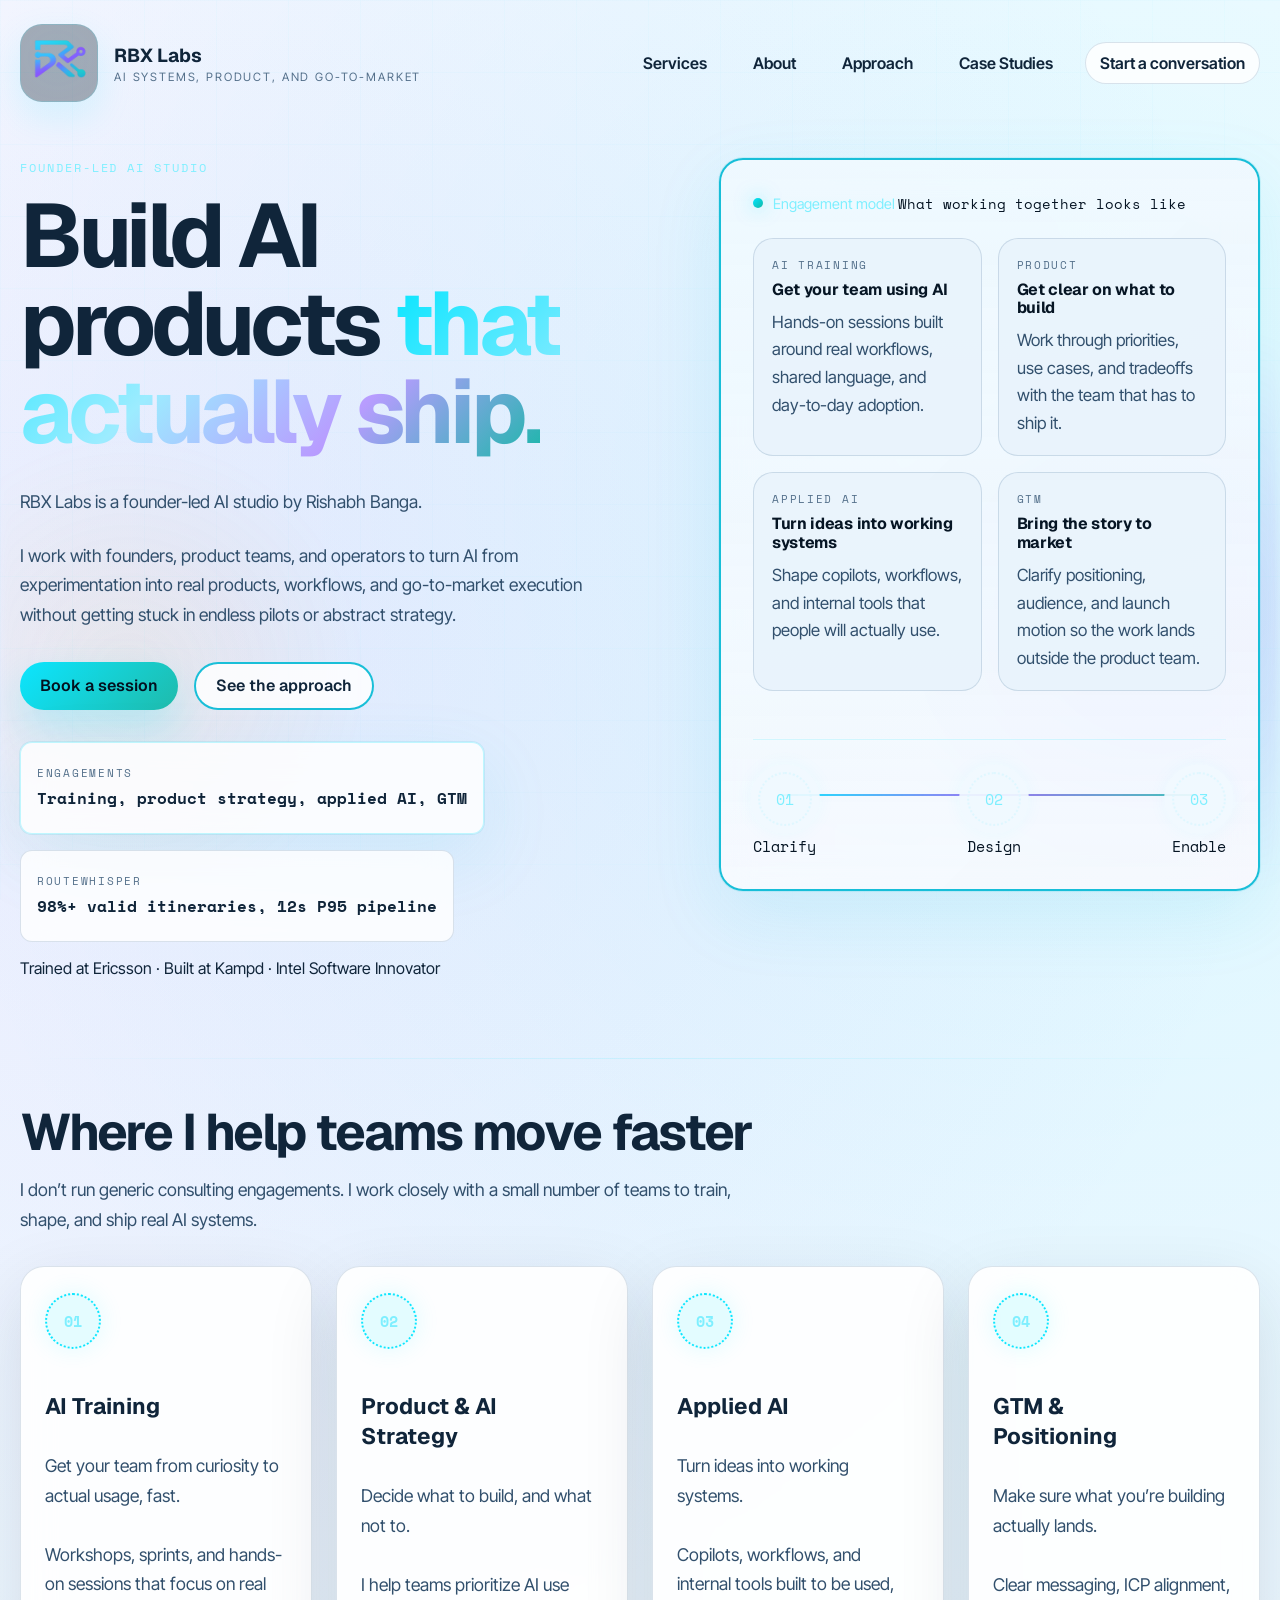
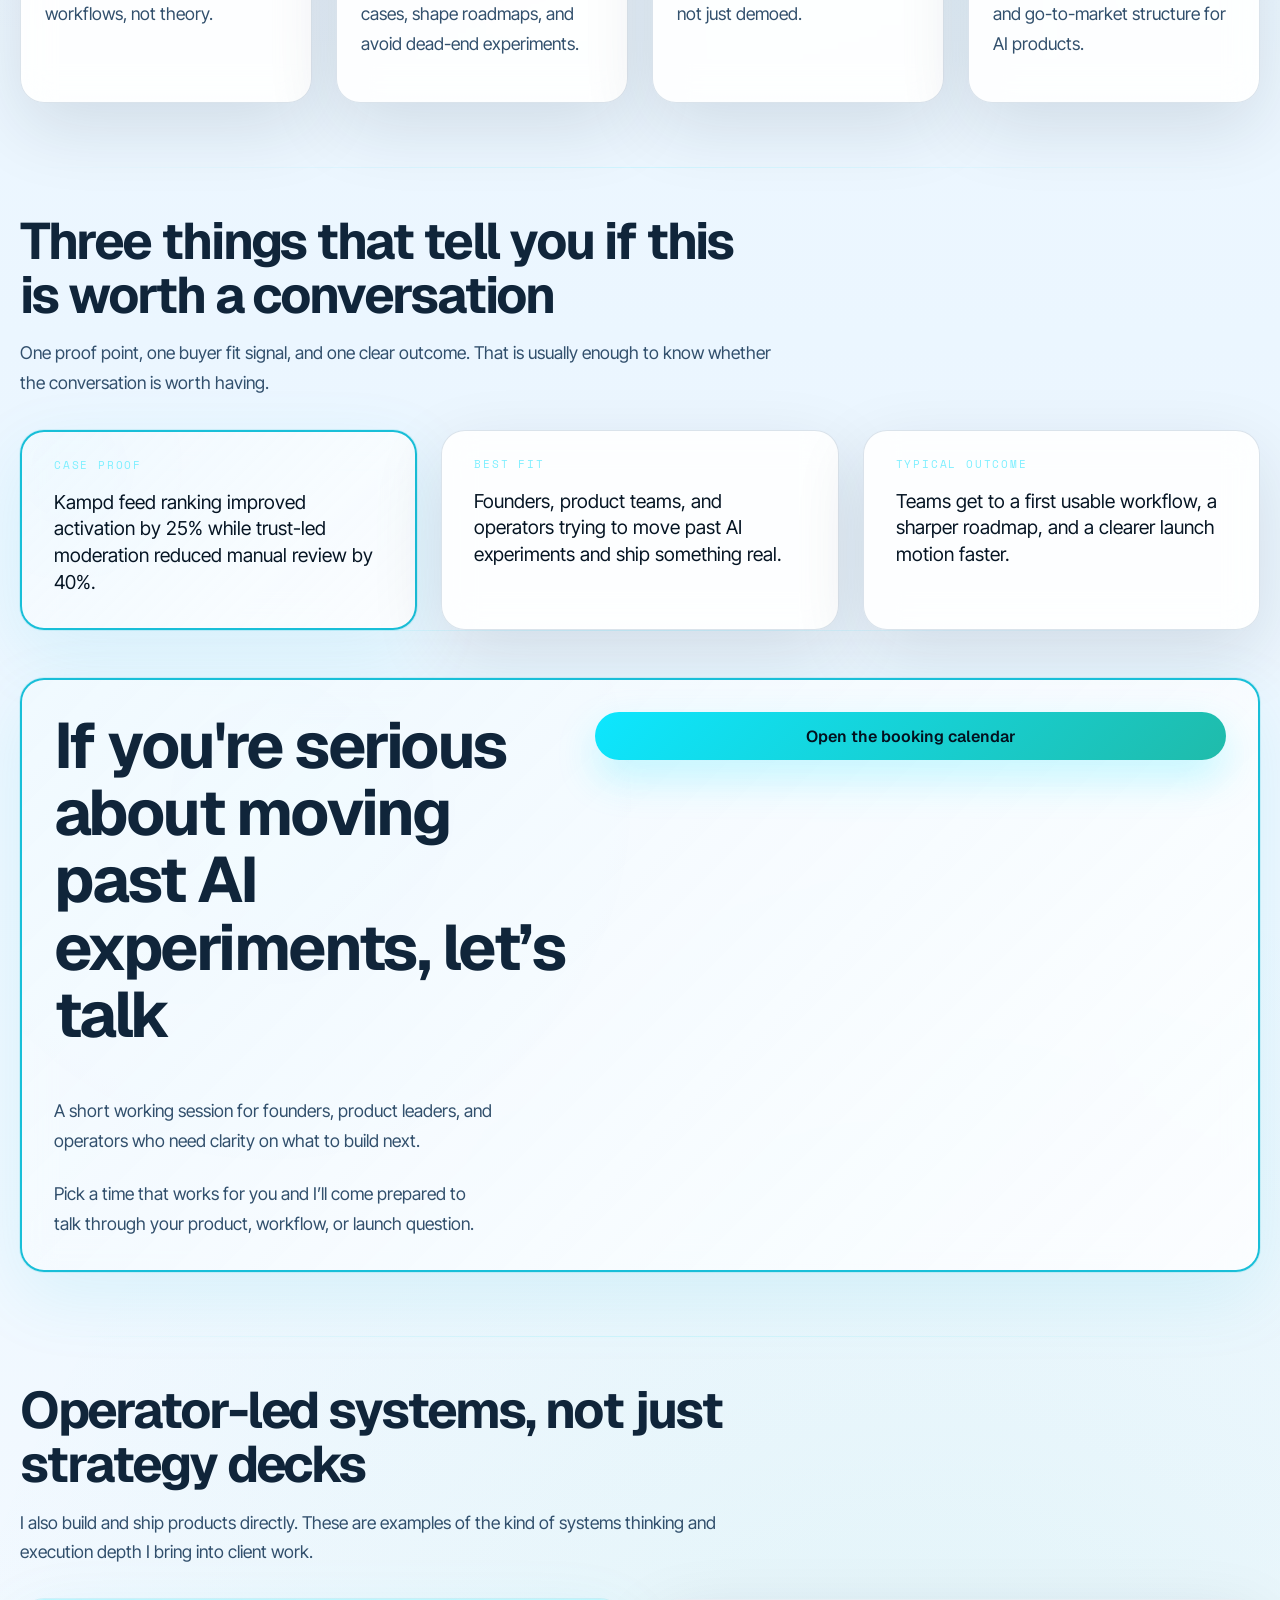
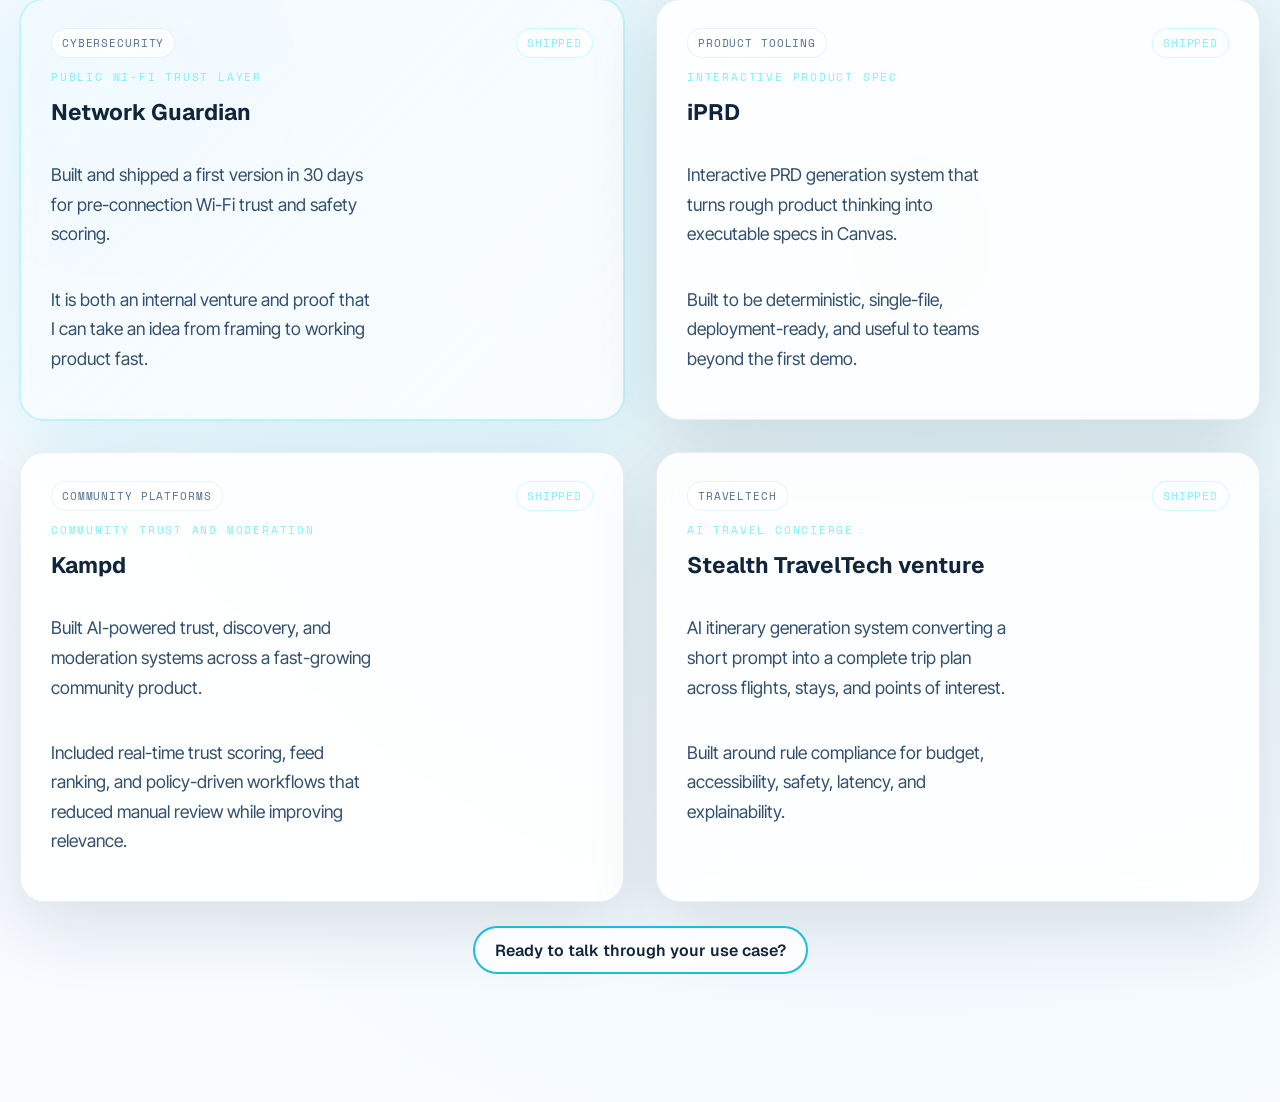
==== index.html @ 85c3733c "Improved layout & copy" ====
<!DOCTYPE html>
<html lang="en">
<head>
  <meta charset="UTF-8" />
  <meta name="viewport" content="width=device-width, initial-scale=1" />
  <title>RBX Labs</title>
  <meta
    name="description"
    content="RBX Labs helps teams with AI training, product strategy, AI advisory, and GTM consulting."
  />
  <link rel="icon" type="image/png" sizes="1024x1024" href="rbx-logo.png" />
  <link rel="shortcut icon" href="rbx-logo.png" />
  <link rel="apple-touch-icon" href="rbx-logo.png" />
  <link rel="preconnect" href="https://fonts.googleapis.com" />
  <link rel="preconnect" href="https://fonts.gstatic.com" crossorigin />
  <link
    href="https://fonts.googleapis.com/css2?family=Geist:wght@500;600;700&amp;family=Inter+Tight:wght@400;500;600&amp;family=Space+Mono:wght@400;700&amp;display=swap"
    rel="stylesheet"
  />
  <link href="https://assets.calendly.com/assets/external/widget.css" rel="stylesheet" />
  <script>document.documentElement.classList.add('js');</script>
  <script src="https://assets.calendly.com/assets/external/widget.js" async></script>
  <link rel="stylesheet" href="styles.css" />
</head>
<body>
  <div class="bg-layers" aria-hidden="true"></div>
  <div class="grid-orbit" aria-hidden="true"></div>

  <header class="site-header">
    <a class="brand" href="#top" aria-label="RBX Labs home">
      <span class="brand-mark">
        <img src="rbx-logo.png" alt="" />
      </span>
      <span class="brand-copy">
        <span class="brand-name">RBX Labs</span>
        <span class="brand-tag">AI systems, product, and go-to-market</span>
      </span>
    </a>

    <nav class="site-nav" aria-label="Primary">
      <a href="#services">Services</a>
      <a href="about.html">About</a>
      <a href="approach.html">Approach</a>
      <a href="#selected-builds">Case Studies</a>
      <a class="nav-pill" href="#contact">Start a conversation</a>
    </nav>
  </header>

  <main class="page-shell" id="top">
    <section class="hero">
      <div class="hero-copy reveal">
        <p class="eyebrow">Founder-led AI studio</p>
        <h1>
          Build AI products
          <span class="gradient-text">that actually ship.</span>
        </h1>
        <p class="hero-body">
          RBX Labs is a founder-led AI studio by Rishabh Banga.
        </p>
        <p class="hero-body">
          I work with founders, product teams, and operators to turn AI from
          experimentation into real products, workflows, and go-to-market execution
          without getting stuck in endless pilots or abstract strategy.
        </p>

        <div class="hero-actions">
          <a
            class="btn btn-primary"
            href="#"
            data-calendly-link="https://calendly.com/rishabhbanga/ai-strategy-rishabh?hide_gdpr_banner=1"
            data-booking-title="Book a strategy session"
            data-booking-body="Bring the AI product, workflow, or GTM question you are trying to make real. We’ll use the session to get clear on what to build, what is getting in the way, and what should happen next."
          >
            Book a session
          </a>
          <a class="btn btn-secondary" href="approach.html">See the approach</a>
        </div>

        <div class="hero-proof">
          <div class="proof-chip">
            <span class="proof-label">Engagements</span>
            <span class="proof-value">Training, product strategy, applied AI, GTM</span>
          </div>
          <div class="proof-chip">
            <span class="proof-label">RouteWhisper</span>
            <span class="proof-value">
              <span class="countup" data-target="98" data-suffix="%+">98%+</span> valid itineraries,
              <span class="countup" data-target="12" data-suffix="s">12s</span> P95 pipeline
            </span>
          </div>
        </div>

        <p class="hero-social-proof">Trained at Ericsson &middot; Built at Kampd &middot; Intel Software Innovator</p>
      </div>

      <div class="hero-panel reveal reveal-delay-1">
        <section class="signal-card">
          <div class="card-topline">
            <span class="status-dot" aria-hidden="true"></span>
            <span class="status-copy">
              <span class="status-kicker">Engagement model</span>
              <span class="status-readout">What working together looks like</span>
            </span>
          </div>

          <div class="signal-grid">
            <article class="signal-metric">
              <span class="metric-label">AI training</span>
              <strong class="metric-readout">Get your team using AI</strong>
              <span class="metric-note">Hands-on sessions built around real workflows, shared language, and day-to-day adoption.</span>
            </article>
            <article class="signal-metric">
              <span class="metric-label">Product</span>
              <strong class="metric-readout">Get clear on what to build</strong>
              <span class="metric-note">Work through priorities, use cases, and tradeoffs with the team that has to ship it.</span>
            </article>
            <article class="signal-metric">
              <span class="metric-label">Applied AI</span>
              <strong class="metric-readout">Turn ideas into working systems</strong>
              <span class="metric-note">Shape copilots, workflows, and internal tools that people will actually use.</span>
            </article>
            <article class="signal-metric">
              <span class="metric-label">GTM</span>
              <strong class="metric-readout">Bring the story to market</strong>
              <span class="metric-note">Clarify positioning, audience, and launch motion so the work lands outside the product team.</span>
            </article>
          </div>

          <div class="process-track" aria-label="Engagement phases">
            <div class="track-line"></div>
            <div class="track-step active">
              <span class="track-icon">01</span>
              <span class="track-label">Clarify</span>
            </div>
            <div class="track-step">
              <span class="track-icon">02</span>
              <span class="track-label">Design</span>
            </div>
            <div class="track-step">
              <span class="track-icon">03</span>
              <span class="track-label">Enable</span>
            </div>
          </div>
        </section>
      </div>
    </section>

    <section class="services-section" id="services">
      <div class="section-heading reveal">
        <h2>Where I help teams move faster</h2>
        <p class="section-copy">
          I don’t run generic consulting engagements. I work closely with a small number of teams to train, shape, and ship real AI systems.
        </p>
      </div>

      <div class="service-grid services-pillars">
        <article class="service-card service-pillar reveal">
          <div class="icon-ring">01</div>
          <h3>AI Training</h3>
          <p>Get your team from curiosity to actual usage, fast.</p>
          <p>Workshops, sprints, and hands-on sessions that focus on real workflows, not theory.</p>
        </article>
        <article class="service-card service-pillar reveal reveal-delay-1">
          <div class="icon-ring">02</div>
          <h3>Product &amp; AI Strategy</h3>
          <p>Decide what to build, and what not to.</p>
          <p>I help teams prioritize AI use cases, shape roadmaps, and avoid dead-end experiments.</p>
        </article>
        <article class="service-card service-pillar reveal reveal-delay-2">
          <div class="icon-ring">03</div>
          <h3>Applied AI</h3>
          <p>Turn ideas into working systems.</p>
          <p>Copilots, workflows, and internal tools built to be used, not just demoed.</p>
        </article>
        <article class="service-card service-pillar reveal reveal-delay-3">
          <div class="icon-ring">04</div>
          <h3>GTM &amp; Positioning</h3>
          <p>Make sure what you’re building actually lands.</p>
          <p>Clear messaging, ICP alignment, and go-to-market structure for AI products.</p>
        </article>
      </div>
    </section>

    <section class="trust-band-section">
      <div class="section-heading reveal">
        <h2>Three things that tell you if this is worth a conversation</h2>
        <p class="section-copy">
          One proof point, one buyer fit signal, and one clear outcome. That is usually enough to know whether the conversation is worth having.
        </p>
      </div>

      <div class="service-grid trust-band-grid">
        <article class="service-card result-card result-card-featured reveal">
          <span class="micro-label">Case proof</span>
          <p>Kampd feed ranking improved activation by 25% while trust-led moderation reduced manual review by 40%.</p>
        </article>
        <article class="service-card result-card reveal reveal-delay-1">
          <span class="micro-label">Best fit</span>
          <p>Founders, product teams, and operators trying to move past AI experiments and ship something real.</p>
        </article>
        <article class="service-card result-card reveal reveal-delay-3">
          <span class="micro-label">Typical outcome</span>
          <p>Teams get to a first usable workflow, a sharper roadmap, and a clearer launch motion faster.</p>
        </article>
      </div>
    </section>

    <section class="contact-section reveal" id="contact">
      <div class="contact-card">
        <div class="contact-copy">
          <h2>If you're serious about moving past AI experiments, let’s talk</h2>
          <p class="section-copy cta-note">A short working session for founders, product leaders, and operators who need clarity on what to build next.</p>
          <p class="section-copy cta-note">Pick a time that works for you and I’ll come prepared to talk through your product, workflow, or launch question.</p>
        </div>
        <div class="contact-booking">
          <a
            class="btn btn-primary"
            href="#"
            data-calendly-link="https://calendly.com/rishabhbanga/ai-strategy-rishabh?hide_gdpr_banner=1"
            data-booking-title="Talk through your use case"
            data-booking-body="This is a short working session for founders, product leaders, and operators who need clarity on what to build next."
            aria-label="Book a session with Rishabh Banga"
          >
            Open the booking calendar
          </a>
        </div>
      </div>
    </section>

    <section class="selected-builds-section" id="selected-builds">
      <div class="section-heading reveal">
        <h2>Operator-led systems, not just strategy decks</h2>
        <p class="section-copy">
          I also build and ship products directly. These are examples of the kind of systems thinking
          and execution depth I bring into client work.
        </p>
      </div>

      <div class="selected-builds-grid">
        <article class="service-card selected-build featured-build reveal">
          <div class="build-meta">
            <span class="build-tag">Cybersecurity</span>
            <span class="build-tag build-tag-status">Shipped</span>
          </div>
          <span class="micro-label">Public Wi-Fi trust layer</span>
          <h3>Network Guardian</h3>
          <p>Built and shipped a first version in 30 days for pre-connection Wi-Fi trust and safety scoring.</p>
          <p>It is both an internal venture and proof that I can take an idea from framing to working product fast.</p>
        </article>
        <article class="service-card selected-build reveal reveal-delay-1">
          <div class="build-meta">
            <span class="build-tag">Product tooling</span>
            <span class="build-tag build-tag-status">Shipped</span>
          </div>
          <span class="micro-label">Interactive product spec</span>
          <h3>iPRD</h3>
          <p>Interactive PRD generation system that turns rough product thinking into executable specs in Canvas.</p>
          <p>Built to be deterministic, single-file, deployment-ready, and useful to teams beyond the first demo.</p>
        </article>
        <article class="service-card selected-build reveal reveal-delay-2">
          <div class="build-meta">
            <span class="build-tag">Community platforms</span>
            <span class="build-tag build-tag-status">Shipped</span>
          </div>
          <span class="micro-label">Community trust and moderation</span>
          <h3>Kampd</h3>
          <p>Built AI-powered trust, discovery, and moderation systems across a fast-growing community product.</p>
          <p>Included real-time trust scoring, feed ranking, and policy-driven workflows that reduced manual review while improving relevance.</p>
        </article>
        <article class="service-card selected-build reveal reveal-delay-3">
          <div class="build-meta">
            <span class="build-tag">TravelTech</span>
            <span class="build-tag build-tag-status">Shipped</span>
          </div>
          <span class="micro-label">AI travel concierge</span>
          <h3>Stealth TravelTech venture</h3>
          <p>AI itinerary generation system converting a short prompt into a complete trip plan across flights, stays, and points of interest.</p>
          <p>Built around rule compliance for budget, accessibility, safety, latency, and explainability.</p>
        </article>
      </div>
      <div class="selected-builds-footer reveal">
        <a class="btn btn-secondary" href="#contact">Ready to talk through your use case?</a>
      </div>
    </section>
  </main>
  <script src="script.js" defer></script>
</body>
</html>
---- styles.css ----
:root {
  --cyan: #00e5ff;
  --cyan-soft: #7fefff;
  --cyan-deep: #00b8d4;
  --purple: #7c3aed;
  --teal: #14b8a6;
  --gold: #f59e0b;
  --coral: #ff4757;
  --ink: #03111f;
  --ink-soft: #0a1a2f;
  --paper: #f6fbff;
  --surface-bg:
    radial-gradient(circle at 18% 14%, rgba(124, 58, 237, 0.08), transparent 28%),
    radial-gradient(circle at 82% 12%, rgba(0, 229, 255, 0.1), transparent 30%),
    radial-gradient(circle at 72% 80%, rgba(20, 184, 166, 0.08), transparent 28%),
    linear-gradient(180deg, #f6fbff 0%, #ebf6ff 45%, #f8fbff 100%);
  --surface-panel: rgba(255, 255, 255, 0.82);
  --surface-panel-strong: rgba(241, 249, 255, 0.94);
  --surface-secondary: rgba(233, 244, 252, 0.92);
  --surface-soft: rgba(243, 249, 255, 0.9);
  --surface-elevated: rgba(255, 255, 255, 0.9);
  --text: #10253a;
  --text-strong: #061524;
  --muted: #54708b;
  --slate: #18324d;
  --slate-light: #32506d;
  --border-strong-color: rgba(0, 184, 212, 0.9);
  --border-strong: 2px solid var(--border-strong-color);
  --border-soft: 1px solid rgba(56, 101, 142, 0.18);
  --shadow-rise: 0 24px 72px rgba(6, 30, 51, 0.12);
  --shadow-cyan: 0 0 0 1px rgba(0, 184, 212, 0.12), 0 24px 72px rgba(0, 184, 212, 0.1);
  --radius-lg: 24px;
  --radius-md: 20px;
  --radius-sm: 12px;
  --space-xs: 4px;
  --space-sm: 8px;
  --space-md: 16px;
  --space-lg: 24px;
  --space-xl: 32px;
  --space-2xl: 48px;
  --space-3xl: 64px;
  --max-width: 1240px;
}

@media (prefers-color-scheme: dark) {
  :root {
    --surface-bg:
      radial-gradient(circle at 18% 14%, rgba(124, 58, 237, 0.2), transparent 28%),
      radial-gradient(circle at 82% 12%, rgba(0, 229, 255, 0.16), transparent 30%),
      radial-gradient(circle at 72% 80%, rgba(20, 184, 166, 0.14), transparent 28%),
      linear-gradient(180deg, #041120 0%, #08182b 45%, #05111d 100%);
    --surface-panel: rgba(5, 22, 42, 0.78);
    --surface-panel-strong: rgba(6, 27, 49, 0.9);
    --surface-secondary: rgba(8, 24, 43, 0.64);
    --surface-soft: rgba(3, 17, 31, 0.4);
    --surface-elevated: rgba(5, 22, 42, 0.64);
    --text: #eff7ff;
    --text-strong: #ffffff;
    --muted: #9db3c9;
    --slate-light: #d8e8f6;
    --border-strong-color: rgba(0, 229, 255, 0.9);
    --border-soft: 1px solid rgba(159, 184, 204, 0.28);
    --shadow-rise: 0 24px 72px rgba(0, 0, 0, 0.28);
    --shadow-cyan: 0 0 0 1px rgba(0, 229, 255, 0.15), 0 24px 72px rgba(0, 184, 212, 0.18);
  }
}

* {
  box-sizing: border-box;
}

html {
  scroll-behavior: smooth;
}

body {
  margin: 0;
  min-height: 100vh;
  color: var(--text);
  background: var(--surface-bg);
  font-family: "Inter Tight", system-ui, sans-serif;
}

a {
  color: inherit;
}

.bg-layers,
.grid-orbit {
  position: fixed;
  inset: 0;
  pointer-events: none;
}

.bg-layers {
  background:
    radial-gradient(circle at 10% 75%, rgba(245, 158, 11, 0.08), transparent 18%),
    radial-gradient(circle at 92% 68%, rgba(124, 58, 237, 0.16), transparent 22%);
  filter: blur(6px);
}

.grid-orbit {
  background-image:
    linear-gradient(color-mix(in srgb, var(--cyan-soft) 18%, transparent) 1px, transparent 1px),
    linear-gradient(90deg, color-mix(in srgb, var(--cyan-soft) 18%, transparent) 1px, transparent 1px);
  background-size: 72px 72px;
  mask-image: linear-gradient(180deg, rgba(0, 0, 0, 0.86), rgba(0, 0, 0, 0.62));
  opacity: 0.3;
}

.site-header,
.page-shell {
  position: relative;
  z-index: 1;
}

.site-header {
  width: min(var(--max-width), calc(100% - 40px));
  margin: 0 auto;
  padding: 24px 0 8px;
  display: flex;
  align-items: center;
  justify-content: space-between;
  gap: var(--space-lg);
}

.brand {
  display: inline-flex;
  align-items: center;
  gap: var(--space-md);
  text-decoration: none;
}

.brand-mark {
  width: 78px;
  height: 78px;
  border-radius: 22px;
  display: inline-flex;
  align-items: center;
  justify-content: center;
  overflow: hidden;
  background: rgba(4, 17, 32, 0.32);
  border: 1px solid rgba(0, 229, 255, 0.14);
  box-shadow: 0 14px 36px rgba(0, 229, 255, 0.12);
  flex: 0 0 auto;
}

.brand-mark img {
  width: 78px;
  height: 78px;
  object-fit: contain;
  object-position: center;
  display: block;
  transform: translate(2px, 1px) scale(1.45);
  transform-origin: center;
  filter: drop-shadow(0 0 18px rgba(0, 229, 255, 0.18));
}

.brand-copy {
  display: flex;
  flex-direction: column;
  gap: 2px;
}

.brand-name,
h1,
h2,
h3 {
  font-family: "Geist", system-ui, sans-serif;
}

.brand-name {
  font-size: 1.18rem;
  font-weight: 700;
}

.brand-tag {
  font-size: 0.72rem;
  letter-spacing: 0.16em;
  text-transform: uppercase;
  color: var(--muted);
}

.site-nav {
  display: flex;
  align-items: center;
  gap: 18px;
  flex-wrap: wrap;
}

.site-nav a {
  text-decoration: none;
  font-size: 1rem;
  font-weight: 600;
  color: var(--text);
  padding: 10px 14px;
  border-radius: 999px;
  transition: background 180ms ease, color 180ms ease, box-shadow 180ms ease;
}

.site-nav a:hover,
.ng-links a:hover {
  background: color-mix(in srgb, var(--surface-panel) 80%, transparent);
}

.site-nav a[aria-current="page"],
.ng-links a[aria-current="page"] {
  color: var(--text-strong);
  background: color-mix(in srgb, var(--surface-panel-strong) 92%, transparent);
  box-shadow: inset 0 0 0 1px rgba(0, 229, 255, 0.18);
}

.nav-pill {
  padding: 10px 16px;
  border-radius: 999px;
  border: var(--border-soft);
  background: var(--surface-panel);
  box-shadow: inset 0 0 0 1px rgba(255, 255, 255, 0.02);
}

.page-shell {
  width: min(var(--max-width), calc(100% - 40px));
  margin: 0 auto;
  padding: var(--space-2xl) 0 var(--space-3xl);
}

.ng-nav,
.ng-main {
  position: relative;
  z-index: 1;
}

.ng-nav {
  width: min(var(--max-width), calc(100% - 40px));
  margin: 0 auto;
  padding: 24px 0 8px;
  display: flex;
  align-items: center;
  justify-content: space-between;
  gap: var(--space-lg);
  backdrop-filter: blur(16px);
}

.ng-logo {
  display: inline-flex;
  align-items: center;
  gap: var(--space-md);
}

.ng-logo img {
  width: 48px;
  height: 48px;
  border-radius: var(--radius-sm);
  border: var(--border-strong);
  box-shadow: 0 0 24px rgba(0, 229, 255, 0.18);
}

.ng-logo-title {
  font-family: "Geist", system-ui, sans-serif;
  font-weight: 700;
}

.ng-logo-subtitle {
  font-size: 0.72rem;
  letter-spacing: 0.16em;
  text-transform: uppercase;
  color: var(--muted);
}

.ng-links {
  display: flex;
  align-items: center;
  gap: var(--space-md);
  flex-wrap: wrap;
}

.ng-links a {
  text-decoration: none;
  color: var(--text);
  font-size: 1rem;
  font-weight: 600;
  padding: 10px 14px;
  border-radius: 999px;
  transition: background 180ms ease, color 180ms ease, box-shadow 180ms ease;
}

.ng-links .pill {
  background: var(--surface-panel);
}

.ng-main {
  width: min(var(--max-width), calc(100% - 40px));
  margin: 0 auto;
  padding: var(--space-2xl) 0 var(--space-3xl);
}

.ng-hero {
  display: grid;
  grid-template-columns: 1.05fr 0.95fr;
  gap: var(--space-3xl);
  align-items: start;
}

.ng-hero-actions {
  display: flex;
  gap: var(--space-md);
  flex-wrap: wrap;
  margin-top: var(--space-xl);
}

.ng-hero-subtitle {
  color: color-mix(in srgb, var(--text) 72%, var(--muted) 28%);
  line-height: 1.7;
  font-size: 1.18rem;
}

.ng-hero-subtitle.compact {
  max-width: 760px;
}

.ng-why,
.ng-how,
.waitlist-band {
  margin-bottom: var(--space-3xl);
}

.ng-section {
  margin-bottom: var(--space-3xl);
}

.hero-stack,
.modes-stack,
.why-grid,
.fact-grid,
.solution-grid,
.market-grid,
.moat-grid,
.founder-grid,
.metric-grid,
.counter-row,
.gauge-stats {
  display: grid;
  gap: var(--space-md);
}

.hero-stack {
  margin-top: 40px;
}

.metric-grid,
.counter-row {
  grid-template-columns: repeat(2, minmax(0, 1fr));
}

.why-grid {
  grid-template-columns: repeat(3, minmax(0, 1fr));
}

.fact-grid {
  grid-template-columns: repeat(4, minmax(0, 1fr));
  margin-top: var(--space-xl);
}

.solution-grid {
  grid-template-columns: repeat(3, minmax(0, 1fr));
  margin: var(--space-xl) 0;
}

.market-grid {
  grid-template-columns: repeat(2, minmax(0, 1fr));
}

.moat-grid {
  grid-template-columns: repeat(3, minmax(0, 1fr));
}

.evidence-grid,
.founder-grid {
  margin-top: var(--space-xl);
}

.scan-counter,
.metric-card,
.why-card,
.fact-card,
.mode-card,
.intent-card,
.waitlist-band {
  background: var(--surface-panel);
  border: var(--border-soft);
  border-radius: var(--radius-lg);
  box-shadow: var(--shadow-rise);
}

.scan-counter,
.metric-card,
.why-card,
.fact-card,
.mode-card {
  padding: var(--space-md);
}

.fact-value {
  font-family: "Geist", system-ui, sans-serif;
  font-size: clamp(1.9rem, 4vw, 3rem);
  font-weight: 700;
  line-height: 1;
  letter-spacing: -0.04em;
  color: var(--text-strong);
}

.fact-label {
  margin-top: var(--space-sm);
  font-weight: 600;
  line-height: 1.45;
}

.fact-source {
  margin-top: var(--space-sm);
  font-size: 0.84rem;
  color: var(--muted);
}

.counter-label,
.why-label,
.card-eyebrow,
.pill-label,
.stat-label {
  font-family: "Space Mono", monospace;
  color: var(--muted);
  font-size: 0.72rem;
  letter-spacing: 0.08em;
  text-transform: uppercase;
}

.counter-value,
.metric-number,
.pill-readout,
.stat-readout,
.gauge-value {
  font-family: "Space Mono", monospace;
  font-weight: 700;
  color: var(--text-strong);
}

.counter-value {
  font-size: 2.5rem;
  margin-top: 4px;
}

.principles-row,
.pill-row,
.gauge-pills,
.status-inline {
  display: flex;
  flex-wrap: wrap;
  gap: var(--space-sm);
}

.principle-chip,
.pill,
.stat-pill {
  padding: 10px 12px;
  border-radius: 999px;
  background: var(--surface-panel);
  border: 1px solid rgba(0, 229, 255, 0.2);
}

.hero-built-for {
  grid-column: 1 / -1;
}

.intent-card {
  padding: var(--space-xl);
  background: var(--surface-panel-strong);
  border: var(--border-strong);
  box-shadow: var(--shadow-cyan);
}

.intent-header {
  display: flex;
  justify-content: space-between;
  gap: var(--space-md);
  align-items: flex-start;
}

.status-inline {
  align-items: center;
}

.status-readout {
  font-family: "Space Mono", monospace;
  color: var(--text-strong);
}

.two-col-list {
  display: grid;
  grid-template-columns: repeat(2, minmax(0, 1fr));
  gap: var(--space-md);
  padding-left: 18px;
}

.two-col-list li {
  color: var(--slate-light);
  line-height: 1.6;
}

.gauge-block {
  margin-top: var(--space-lg);
  padding: var(--space-md);
  border-radius: var(--radius-sm);
  background: var(--surface-soft);
  border: var(--border-soft);
}

.gauge {
  position: relative;
  width: 180px;
  aspect-ratio: 1 / 1;
  margin: 0 auto;
}

.gauge-donut {
  width: 100%;
  height: 100%;
  border-radius: 50%;
  background: conic-gradient(
    var(--cyan) 0deg calc(var(--gauge, 0) * 360deg),
    rgba(148, 163, 184, 0.2) calc(var(--gauge, 0) * 360deg) 360deg
  );
  -webkit-mask: radial-gradient(farthest-side, transparent 58%, #000 60%);
  mask: radial-gradient(farthest-side, transparent 58%, #000 60%);
}

.gauge-center {
  position: absolute;
  inset: 0;
  display: flex;
  flex-direction: column;
  align-items: center;
  justify-content: center;
  margin-top: 18px;
}

.gauge-label {
  color: var(--muted);
  font-size: 0.85rem;
  font-family: "Space Mono", monospace;
}

.gauge-pills.compact {
  justify-content: center;
  margin: var(--space-md) 0;
}

.stat-pill.centered {
  min-width: 120px;
  text-align: center;
}

.gauge-stats {
  grid-template-columns: repeat(3, minmax(0, 1fr));
  text-align: center;
}

.gauge-legend {
  display: flex;
  flex-wrap: wrap;
  justify-content: center;
  gap: 10px 16px;
  margin-top: var(--space-md);
  font-size: 0.88rem;
  color: var(--muted);
}

.gauge-legend strong {
  color: var(--text-strong);
  font-weight: 600;
}

.intent-footer {
  display: flex;
  justify-content: center;
  margin-top: var(--space-lg);
}

.waitlist-band {
  padding: var(--space-xl);
  border: var(--border-strong);
  box-shadow: var(--shadow-cyan);
}

.pilot-form {
  margin-top: var(--space-xl);
}

.pilot-grid {
  display: grid;
  grid-template-columns: repeat(2, minmax(0, 1fr));
  gap: var(--space-md);
}

.field {
  display: flex;
  flex-direction: column;
  gap: 8px;
}

.field span {
  font-family: "Space Mono", monospace;
  font-size: 0.72rem;
  letter-spacing: 0.08em;
  text-transform: uppercase;
  color: var(--muted);
}

.field input,
.field textarea {
  width: 100%;
  padding: 14px 16px;
  border-radius: var(--radius-sm);
  border: 1px solid rgba(0, 229, 255, 0.16);
  background: color-mix(in srgb, var(--surface-panel) 96%, transparent);
  color: var(--text);
  font: inherit;
}

.field textarea {
  resize: vertical;
  min-height: 120px;
}

.field-wide {
  margin-top: var(--space-md);
}

.founder-thesis {
  margin-top: var(--space-lg);
}

.hero,
.who-section,
.services-section,
.approach-section,
.outcomes-section,
.proof-strip-section,
.case-section,
.selected-builds-section,
.ventures-section,
.contact-section {
  margin-bottom: var(--space-3xl);
}

.outcomes-section {
  padding-top: var(--space-xl);
}

.hero {
  display: grid;
  grid-template-columns: minmax(0, 1.08fr) minmax(340px, 0.92fr);
  gap: var(--space-3xl);
  align-items: start;
  min-height: 0;
}

.eyebrow,
.micro-label,
.metric-label,
.proof-label {
  font-family: "Space Mono", monospace;
  letter-spacing: 0.16em;
  text-transform: uppercase;
}

.eyebrow {
  margin: 0 0 var(--space-md);
  color: var(--cyan-soft);
  font-size: 0.76rem;
}

h1 {
  margin: 0;
  max-width: 12ch;
  font-size: clamp(3rem, 7vw, 6rem);
  line-height: 0.98;
  letter-spacing: -0.05em;
}

.gradient-text {
  background: linear-gradient(135deg, var(--cyan) 0%, #9cecff 42%, #b89cff 70%, var(--teal) 100%);
  -webkit-background-clip: text;
  background-clip: text;
  color: transparent;
}

.hero-body,
.section-copy,
.service-card p,
.approach-list li,
.venture-copy p,
.metric-note {
  color: var(--slate-light);
  font-size: 1.1rem;
  line-height: 1.68;
}

.hero-body {
  max-width: 58ch;
  margin: var(--space-xl) 0 0;
}

.hero-copy .hero-body + .hero-body {
  margin-top: var(--space-lg);
}

.hero-actions,
.hero-proof,
.venture-pills {
  display: flex;
  flex-wrap: wrap;
  gap: var(--space-md);
}

.hero-actions {
  margin-top: var(--space-xl);
}

.hero-proof {
  margin-top: var(--space-xl);
  max-width: 820px;
  align-items: stretch;
}

.btn {
  display: inline-flex;
  align-items: center;
  justify-content: center;
  min-height: 48px;
  padding: 0 20px;
  border-radius: 999px;
  font-family: "Geist", system-ui, sans-serif;
  font-weight: 600;
  text-decoration: none;
  transition: transform 140ms ease, box-shadow 140ms ease, background 140ms ease, border-color 140ms ease, color 140ms ease;
}

.btn:hover,
.btn:focus-visible {
  transform: translateY(-2px);
}

.btn-primary {
  background: linear-gradient(135deg, rgba(0, 229, 255, 0.95), rgba(20, 184, 166, 0.95));
  color: #03111f;
  box-shadow: 0 18px 40px rgba(0, 229, 255, 0.22);
}

.btn-secondary {
  border: var(--border-strong);
  background: var(--surface-panel);
  color: var(--text);
}

.btn-ghost {
  border: var(--border-strong);
  background: color-mix(in srgb, var(--surface-panel) 88%, transparent);
  color: var(--text);
}

.proof-chip,
.signal-card,
.service-card,
.approach-panel,
.evidence-panel,
.venture-card,
.contact-card {
  backdrop-filter: blur(16px);
}

.proof-chip {
  min-width: 220px;
  padding: 14px 16px;
  border-radius: var(--radius-sm);
  border: var(--border-soft);
  background: var(--surface-panel);
  min-height: 92px;
  display: flex;
  flex-direction: column;
  justify-content: center;
  transition: transform 160ms ease, box-shadow 160ms ease, border-color 160ms ease, background 160ms ease;
}

.proof-chip:first-child {
  border-color: rgba(0, 229, 255, 0.24);
  box-shadow: var(--shadow-cyan);
}

.proof-label {
  display: block;
  font-size: 0.68rem;
  color: var(--muted);
  margin-bottom: 6px;
}

.proof-value {
  font-family: "Space Mono", monospace;
  font-weight: 600;
  line-height: 1.4;
}

.hero-panel {
  position: relative;
}

.signal-card {
  padding: var(--space-xl);
  border-radius: var(--radius-lg);
  border: var(--border-strong);
  background:
    linear-gradient(180deg, color-mix(in srgb, var(--surface-panel-strong) 96%, transparent), color-mix(in srgb, var(--surface-panel) 94%, transparent)),
    linear-gradient(135deg, rgba(0, 229, 255, 0.08), rgba(124, 58, 237, 0.1));
  box-shadow: var(--shadow-cyan);
}

.card-topline {
  display: inline-flex;
  align-items: center;
  gap: 10px;
  margin-bottom: var(--space-lg);
  color: var(--cyan-soft);
  font-size: 0.9rem;
}

.status-dot {
  width: 10px;
  height: 10px;
  border-radius: 50%;
  background: linear-gradient(135deg, var(--cyan), var(--teal));
  box-shadow: 0 0 18px rgba(0, 229, 255, 0.5);
}

.status-readout {
  font-family: "Space Mono", monospace;
}

.approach-model-card {
  padding: 28px 30px;
}

.approach-model-copy {
  max-width: 46ch;
  margin: 0;
  color: var(--slate-light);
  font-size: 1.1rem;
  line-height: 1.68;
}

.approach-model-card .card-topline {
  margin-bottom: 14px;
}

.approach-model-card .process-track {
  margin-top: var(--space-lg);
  padding-top: 20px;
}

.approach-hero-title {
  max-width: 15ch;
}

.signal-grid {
  display: grid;
  grid-template-columns: repeat(2, minmax(0, 1fr));
  gap: var(--space-md);
}

.signal-metric {
  padding: 18px;
  border-radius: var(--radius-md);
  border: var(--border-soft);
  background: var(--surface-secondary);
  min-height: 190px;
  display: flex;
  flex-direction: column;
  justify-content: flex-start;
  transition: transform 160ms ease, box-shadow 160ms ease, border-color 160ms ease, background 160ms ease;
}

.metric-readout {
  display: block;
  margin: 8px 0 10px;
  font-size: 1rem;
  line-height: 1.15;
  letter-spacing: -0.02em;
  font-family: "Geist", system-ui, sans-serif;
  font-weight: 700;
  color: var(--text-strong);
}

.metric-label {
  color: var(--muted);
  font-size: 0.68rem;
}

.metric-note {
  margin: 0;
  font-size: 1.05rem;
  line-height: 1.64;
}

.process-track {
  position: relative;
  display: flex;
  justify-content: space-between;
  gap: var(--space-md);
  margin-top: var(--space-2xl);
  padding-top: var(--space-xl);
  border-top: 1px solid rgba(0, 229, 255, 0.14);
}

.track-line {
  position: absolute;
  top: 54px;
  left: 30px;
  right: 30px;
  height: 2px;
  background: linear-gradient(90deg, rgba(0, 229, 255, 0.9), rgba(124, 58, 237, 0.7), rgba(20, 184, 166, 0.8));
  transform: scaleX(0);
  transform-origin: left center;
  transition: transform 400ms cubic-bezier(0.22, 1, 0.36, 1);
}

.track-step {
  position: relative;
  z-index: 1;
  display: flex;
  flex-direction: column;
  align-items: center;
  gap: 10px;
  text-align: center;
  color: var(--slate-light);
  font-size: 0.92rem;
  opacity: 0.72;
  transform: translateY(10px);
  transition: opacity 220ms cubic-bezier(0.22, 1, 0.36, 1), transform 220ms cubic-bezier(0.22, 1, 0.36, 1);
}

.track-label {
  font-family: "Space Mono", monospace;
  color: var(--text-strong);
}

.track-icon,
.icon-ring {
  width: 54px;
  height: 54px;
  border-radius: 50%;
  display: inline-flex;
  align-items: center;
  justify-content: center;
  position: relative;
  border: 2px dotted rgba(0, 229, 255, 0.95);
  background: rgba(0, 229, 255, 0.1);
  font-family: "Space Mono", monospace;
  color: var(--cyan-soft);
  box-shadow: 0 0 24px rgba(0, 229, 255, 0.12);
  isolation: isolate;
}

.track-icon::before {
  content: "";
  position: absolute;
  inset: -10px;
  border-radius: 50%;
  background: color-mix(in srgb, var(--surface-panel-strong) 98%, transparent);
  z-index: -1;
}

.section-heading {
  max-width: 760px;
  margin-bottom: var(--space-xl);
}

h2 {
  margin: 0;
  font-size: clamp(2rem, 4vw, 3.5rem);
  line-height: 1.05;
  letter-spacing: -0.04em;
}

.section-copy {
  margin: var(--space-md) 0 0;
}

.service-grid {
  display: grid;
  grid-template-columns: repeat(4, minmax(0, 1fr));
  gap: var(--space-lg);
}

.services-section .service-grid {
  grid-template-columns: repeat(4, minmax(0, 1fr));
}

.service-card,
.approach-panel,
.evidence-panel,
.venture-card,
.contact-card {
  background: var(--surface-elevated);
  border: var(--border-soft);
  border-radius: var(--radius-lg);
  box-shadow: var(--shadow-rise);
}

.service-card {
  padding: var(--space-xl);
  min-height: 240px;
  display: flex;
  flex-direction: column;
  justify-content: flex-start;
}

.service-card-primary {
  border-color: rgba(0, 229, 255, 0.24);
  box-shadow: var(--shadow-cyan);
  grid-column: span 2;
}

.services-section .service-card {
  grid-column: auto;
}

.services-pillars {
  align-items: stretch;
}

.service-pillar {
  min-height: 100%;
  padding: 26px 24px;
}

.service-pillar .icon-ring {
  width: 56px;
  height: 56px;
  margin-bottom: 22px;
  font-size: 0.95rem;
  font-weight: 700;
}

.service-pillar h3 {
  margin-top: 0;
  max-width: 12ch;
}

.service-pillar p {
  max-width: 24ch;
}

.service-card h3,
.approach-panel h3,
.evidence-panel h3,
.venture-copy h3 {
  margin: 20px 0 12px;
  font-size: 1.4rem;
}

.approach-layout {
  display: grid;
  grid-template-columns: 1.05fr 0.95fr;
  gap: var(--space-lg);
}

.approach-panel,
.evidence-panel {
  padding: var(--space-xl);
}

.panel-header {
  margin-bottom: var(--space-lg);
}

.micro-label {
  color: var(--cyan-soft);
  font-size: 0.7rem;
}

.project-copy {
  max-width: 68ch;
}

.service-card p + p,
.approach-panel p + p,
.venture-copy p + p {
  margin-top: 12px;
}

.approach-list {
  margin: 0;
  padding-left: 20px;
}

.approach-list li + li {
  margin-top: 14px;
}

.evidence-rows {
  display: grid;
  gap: 14px;
}

.evidence-row {
  display: flex;
  justify-content: space-between;
  gap: var(--space-md);
  padding: 16px 18px;
  border-radius: var(--radius-sm);
  border: 1px solid rgba(0, 229, 255, 0.14);
  background: var(--surface-soft);
}

.evidence-name {
  font-weight: 600;
}

.evidence-metric {
  color: var(--cyan-soft);
  font-family: "Space Mono", monospace;
  font-size: 0.84rem;
}

.venture-card {
  display: grid;
  grid-template-columns: 1.1fr 0.9fr;
  gap: var(--space-xl);
  align-items: center;
  padding: var(--space-xl);
  border-color: rgba(159, 184, 204, 0.22);
  box-shadow: var(--shadow-rise);
}

.proof-strip-card {
  border: var(--border-strong);
  box-shadow: var(--shadow-cyan);
  margin-bottom: var(--space-xl);
  background:
    linear-gradient(135deg, color-mix(in srgb, var(--surface-panel-strong) 98%, transparent), color-mix(in srgb, var(--surface-panel) 94%, transparent)),
    radial-gradient(circle at 12% 18%, rgba(0, 229, 255, 0.08), transparent 36%);
}

.venture-pill {
  padding: 12px 14px;
  border-radius: 999px;
  border: 1px solid rgba(0, 229, 255, 0.2);
  background: var(--surface-panel);
  font-size: 0.95rem;
}

.contact-card {
  display: grid;
  grid-template-columns: minmax(320px, 0.82fr) minmax(380px, 1fr);
  align-items: stretch;
  gap: var(--space-lg);
  padding: var(--space-xl);
  border: var(--border-strong);
  background:
    linear-gradient(135deg, color-mix(in srgb, var(--surface-panel-strong) 98%, transparent), color-mix(in srgb, var(--surface-panel) 94%, transparent)),
    radial-gradient(circle at 20% 20%, rgba(0, 229, 255, 0.08), transparent 40%);
  box-shadow: var(--shadow-cyan);
}

.about-card,
.founder-profile {
  display: grid;
  grid-template-columns: 180px minmax(0, 1fr);
  gap: var(--space-xl);
  align-items: start;
}

.about-card {
  padding: var(--space-xl);
  background: var(--surface-elevated);
  border: var(--border-soft);
  border-radius: var(--radius-lg);
  box-shadow: var(--shadow-rise);
}

.about-photo-wrap {
  width: 180px;
  aspect-ratio: 1 / 1;
  border-radius: 28px;
  overflow: hidden;
  border: 1px solid rgba(0, 229, 255, 0.18);
  background: color-mix(in srgb, var(--surface-panel) 92%, transparent);
  box-shadow: 0 18px 40px rgba(0, 229, 255, 0.12);
}

.about-photo {
  width: 100%;
  height: 100%;
  object-fit: cover;
  display: block;
}

.about-copy {
  max-width: 60ch;
}

.about-copy h2 {
  max-width: 9ch;
  font-size: clamp(1.65rem, 2.2vw, 2.45rem);
  line-height: 1.04;
  letter-spacing: -0.035em;
  margin-bottom: var(--space-md);
}

.founder-profile {
  margin: var(--space-xl) 0;
}

.founder-photo-wrap {
  width: 180px;
}

.founder-intro {
  padding: var(--space-lg);
}

.contact-copy {
  max-width: 38rem;
  display: flex;
  flex-direction: column;
  justify-content: center;
  min-height: 100%;
}

.contact-card h2 {
  max-width: 12ch;
  font-size: clamp(2.9rem, 5vw, 4.8rem);
  margin-bottom: var(--space-lg);
}

.about-contact-card {
  grid-template-columns: 1fr;
  justify-items: start;
  gap: var(--space-xl);
}

.about-contact-card .contact-copy {
  max-width: 44rem;
}

.about-contact-card h2 {
  max-width: 16ch;
  font-size: clamp(2.5rem, 4.2vw, 4rem);
}

.contact-card .section-copy {
  margin-top: var(--space-lg);
}

.about-contact-card .contact-actions {
  display: flex;
  flex-wrap: wrap;
  gap: var(--space-md);
}

.contact-booking {
  display: flex;
  flex-direction: column;
  gap: 14px;
}

.calendly-inline-widget {
  min-width: 320px;
  height: 760px;
  border-radius: var(--radius-md);
  overflow: hidden;
  border: 1px solid rgba(0, 229, 255, 0.16);
  background: color-mix(in srgb, var(--surface-panel) 96%, transparent);
  box-shadow: var(--shadow-rise);
}

.result-grid {
  grid-template-columns: repeat(2, minmax(0, 1fr));
}

.trust-band-grid {
  grid-template-columns: repeat(3, minmax(0, 1fr));
}

.outcomes-section .section-heading {
  max-width: 980px;
  margin-bottom: var(--space-2xl);
}

.result-card {
  min-height: 180px;
  display: flex;
  flex-direction: column;
  justify-content: flex-start;
  gap: var(--space-md);
  border: var(--border-soft);
  box-shadow: var(--shadow-rise);
  padding-top: var(--space-lg);
}

.result-card p {
  margin: 0;
  font-size: 1.2rem;
  line-height: 1.4;
  color: var(--text-strong);
}

.result-card .micro-label {
  color: var(--cyan-soft);
}

.result-card-featured {
  border: var(--border-strong);
  box-shadow: var(--shadow-cyan);
  background:
    linear-gradient(135deg, color-mix(in srgb, var(--surface-panel-strong) 96%, transparent), color-mix(in srgb, var(--surface-panel) 92%, transparent)),
    radial-gradient(circle at 12% 18%, rgba(0, 229, 255, 0.08), transparent 36%);
}

.cta-note {
  max-width: 44ch;
}

.contact-card > div:first-child {
  max-width: 58ch;
}

.ventures-section .venture-card {
  align-items: start;
}

.ventures-section .venture-pills {
  align-content: flex-start;
  justify-content: flex-start;
}

.ventures-section .venture-pill {
  background: color-mix(in srgb, var(--surface-panel) 82%, transparent);
  border-color: rgba(0, 229, 255, 0.14);
}

.ventures-section .venture-cta {
  align-self: flex-start;
  margin-bottom: var(--space-sm);
}

.who-section,
.services-section,
.case-section,
.about-section,
.trust-band-section,
.selected-builds-section,
.ventures-section,
.contact-section {
  padding-top: var(--space-xl);
}

.proof-strip-section {
  padding-top: var(--space-md);
  padding-bottom: var(--space-2xl);
}

.proof-strip-section,
.services-section,
.case-section,
.approach-section,
.who-section,
.about-section,
.trust-band-section,
.outcomes-section,
.selected-builds-section,
.ventures-section,
.contact-section {
  position: relative;
}

.services-section::before,
.case-section::before,
.approach-section::before,
.who-section::before,
.about-section::before,
.trust-band-section::before,
.outcomes-section::before,
.selected-builds-section::before,
.ventures-section::before,
.contact-section::before {
  content: "";
  position: absolute;
  top: 0;
  left: 0;
  right: 0;
  height: 1px;
  background: linear-gradient(90deg, transparent, rgba(0, 229, 255, 0.12), transparent);
}

.services-section,
.case-section,
.approach-section,
.who-section,
.about-section,
.trust-band-section,
.outcomes-section,
.selected-builds-section,
.ventures-section,
.contact-section {
  padding-top: var(--space-2xl);
}

.who-section .service-grid {
  grid-template-columns: repeat(3, minmax(0, 1fr));
}

.trust-band-section .service-grid {
  grid-template-columns: repeat(3, minmax(0, 1fr));
}

.proof-strip-card .venture-copy h3,
.selected-build h3,
.case-section .service-card h3 {
  max-width: 18ch;
}

.proof-strip-card {
  align-items: end;
}

.proof-strip-card .venture-pills {
  justify-content: flex-start;
  align-content: flex-start;
}

.selected-builds-grid {
  display: grid;
  grid-template-columns: repeat(2, minmax(0, 1fr));
  gap: var(--space-xl);
  align-items: stretch;
}

.selected-build {
  min-height: 320px;
  padding: 28px 30px;
  gap: 0;
  background: color-mix(in srgb, var(--surface-elevated) 96%, transparent);
  border-color: rgba(159, 184, 204, 0.22);
  align-self: stretch;
}

.build-meta {
  display: flex;
  align-items: center;
  justify-content: space-between;
  gap: 12px;
  margin-bottom: 10px;
}

.build-tag {
  display: inline-flex;
  align-items: center;
  min-height: 30px;
  padding: 6px 10px;
  border-radius: 999px;
  border: 1px solid rgba(159, 184, 204, 0.2);
  background: color-mix(in srgb, var(--surface-panel) 88%, transparent);
  font-family: "Space Mono", monospace;
  font-size: 0.68rem;
  letter-spacing: 0.08em;
  text-transform: uppercase;
  color: var(--muted);
}

.build-tag-status {
  color: var(--cyan-soft);
  border-color: rgba(0, 229, 255, 0.2);
}

.selected-build .micro-label {
  margin-bottom: 12px;
  display: block;
}

.selected-build h3 {
  margin: 0 0 16px;
  max-width: none;
}

.selected-build p {
  max-width: 32ch;
}

.selected-build p + p {
  margin-top: 18px;
}

.featured-build {
  border-color: rgba(0, 229, 255, 0.24);
  box-shadow: var(--shadow-cyan);
  background:
    linear-gradient(135deg, color-mix(in srgb, var(--surface-panel-strong) 96%, transparent), color-mix(in srgb, var(--surface-panel) 92%, transparent)),
    radial-gradient(circle at 14% 20%, rgba(0, 229, 255, 0.08), transparent 38%);
}

.featured-build p {
  max-width: 32ch;
}

.approach-grid,
.who-grid,
.trust-band-grid,
.case-detail-grid {
  grid-template-columns: repeat(3, minmax(0, 1fr));
}

.approach-grid .service-card,
.who-grid .service-card,
.trust-band-grid .service-card,
.case-detail-grid .service-card {
  min-height: 0;
}

.who-grid .service-card {
  padding-top: var(--space-lg);
  padding-bottom: var(--space-lg);
}

.approach-grid .service-card {
  border-color: rgba(0, 229, 255, 0.16);
  background: color-mix(in srgb, var(--surface-elevated) 94%, transparent);
}

.approach-grid .service-card strong {
  color: var(--text-strong);
}

.case-detail-grid .service-card {
  border-color: rgba(0, 229, 255, 0.16);
}

.service-card,
.selected-build,
.result-card,
.approach-panel,
.evidence-panel {
  transition: transform 160ms ease, box-shadow 160ms ease, border-color 160ms ease, background 160ms ease;
}

.selected-builds-footer {
  margin-top: var(--space-lg);
  display: flex;
  justify-content: center;
}

.selected-builds-link {
  color: var(--cyan-soft);
  text-decoration: none;
  font-family: "Geist", system-ui, sans-serif;
  font-weight: 600;
}

.selected-builds-link:hover,
.selected-builds-link:focus-visible {
  text-decoration: underline;
}

.proof-chip:hover,
.proof-chip:focus-within,
.signal-metric:hover,
.signal-metric:focus-within,
.service-card:hover,
.service-card:focus-within,
.selected-build:hover,
.selected-build:focus-within,
.result-card:hover,
.result-card:focus-within,
.approach-panel:hover,
.approach-panel:focus-within,
.evidence-panel:hover,
.evidence-panel:focus-within {
  transform: translateY(-4px);
  border-color: rgba(0, 229, 255, 0.24);
  box-shadow: 0 18px 36px rgba(0, 229, 255, 0.08);
}

.ventures-section .venture-card {
  align-items: start;
}

.ventures-section .venture-pills {
  align-content: flex-start;
}

.js .reveal {
  opacity: 0;
  transform: translateY(18px);
}

.reveal.is-visible {
  opacity: 1;
  transform: translateY(0);
  transition: opacity 220ms cubic-bezier(0.22, 1, 0.36, 1), transform 220ms cubic-bezier(0.22, 1, 0.36, 1);
}

.reveal-delay-1 {
  transition-delay: 60ms;
}

.reveal-delay-2 {
  transition-delay: 120ms;
}

.reveal-delay-3 {
  transition-delay: 180ms;
}

.reveal.is-visible .track-line {
  transform: scaleX(1);
}

.reveal.is-visible .track-step {
  opacity: 1;
  transform: translateY(0);
}

.reveal.is-visible .track-step:nth-child(2) {
  transition-delay: 80ms;
}

.reveal.is-visible .track-step:nth-child(3) {
  transition-delay: 160ms;
}

.reveal.is-visible .track-step:nth-child(4) {
  transition-delay: 240ms;
}

.btn:focus-visible,
.site-nav a:focus-visible,
.ng-links a:focus-visible,
.brand:focus-visible {
  outline: 3px solid rgba(0, 229, 255, 0.95);
  outline-offset: 4px;
}

@media (max-width: 1100px) {
  .hero,
  .approach-layout,
  .venture-card,
  .about-card,
  .founder-profile,
  .ng-hero,
  .how-grid.two-col,
  .why-grid,
  .fact-grid,
  .solution-grid,
  .market-grid,
  .moat-grid,
  .founder-grid {
    grid-template-columns: 1fr;
  }

  .service-grid {
    grid-template-columns: repeat(2, minmax(0, 1fr));
  }

  .services-section .service-grid {
    grid-template-columns: repeat(2, minmax(0, 1fr));
  }

  .services-section .service-card,
  .services-section .service-card-primary {
    grid-column: auto;
  }

  .who-section .service-grid,
  .trust-band-section .service-grid,
  .case-section .service-grid {
    grid-template-columns: repeat(2, minmax(0, 1fr));
  }

  .approach-grid,
  .who-grid,
  .trust-band-grid,
  .case-detail-grid {
    grid-template-columns: repeat(2, minmax(0, 1fr));
  }

  .selected-builds-grid {
    grid-template-columns: 1fr 1fr;
  }

  .result-grid {
    grid-template-columns: 1fr;
  }

  .service-card-primary {
    grid-column: auto;
  }

  .hero {
    min-height: auto;
  }

  .hero-copy h1,
  .section-heading h2,
  .contact-card h2 {
    max-width: 16ch;
  }
}

@media (max-width: 760px) {
  .site-header,
  .page-shell,
  .ng-nav,
  .ng-main {
    width: min(var(--max-width), calc(100% - 28px));
  }

  .site-header {
    flex-direction: column;
    align-items: flex-start;
  }

  .site-nav {
    gap: 12px;
  }

  .signal-grid,
  .service-grid,
  .services-section .service-grid,
  .selected-builds-grid,
  .approach-grid,
  .who-grid,
  .trust-band-grid,
  .case-detail-grid,
  .metric-grid,
  .counter-row,
  .pilot-grid,
  .two-col-list,
  .gauge-stats {
    grid-template-columns: 1fr;
  }

  .hero-actions,
  .hero-proof,
  .venture-pills,
  .build-meta,
  .contact-card,
  .contact-actions,
  .ng-nav,
  .intent-header,
  .gauge-pills,
  .pill-row,
  .principles-row,
  .status-inline {
    flex-direction: column;
    align-items: stretch;
  }

  .hero-actions .btn,
  .contact-actions .btn {
    width: 100%;
  }

  .contact-card {
    justify-content: flex-start;
  }

  .hero,
  .venture-card,
  .proof-strip-card,
  .contact-card,
  .about-card,
  .founder-profile {
    gap: var(--space-lg);
  }

  .proof-chip,
  .service-card,
  .result-card,
  .selected-build,
  .venture-card,
  .contact-card,
  .about-card,
  .signal-card,
  .approach-panel,
  .evidence-panel {
    padding: var(--space-lg);
  }

  .proof-chip,
  .service-card,
  .selected-build,
  .result-card {
    min-height: 0;
  }

  .selected-build h3,
  .featured-build h3,
  .proof-strip-card .venture-copy h3,
  .case-section .service-card h3 {
    max-width: none;
  }

  .build-meta {
    align-items: flex-start;
  }

  .hero-copy .hero-body,
  .section-copy,
  .venture-copy p,
  .service-card p {
    font-size: 1rem;
    line-height: 1.6;
  }

  .contact-card {
    grid-template-columns: 1fr;
  }

  .about-photo-wrap,
  .founder-photo-wrap {
    width: 100%;
    max-width: 220px;
  }

  .calendly-inline-widget {
    min-width: 0;
    height: 640px;
  }

  .hero-proof {
    gap: 12px;
  }

  .proof-chip {
    min-width: 0;
  }

  .proof-strip-section {
    padding-top: 0;
    padding-bottom: var(--space-xl);
  }

  .section-heading {
    margin-bottom: var(--space-lg);
  }

  .outcomes-section .section-heading {
    margin-bottom: var(--space-xl);
  }

  .track-line {
    left: 27px;
    right: 27px;
  }

  .ng-nav,
  .intent-header,
  .gauge-pills,
  .pill-row,
  .principles-row,
  .status-inline {
    align-items: flex-start;
  }

  h1 {
    max-width: none;
    font-size: clamp(2.6rem, 12vw, 4.4rem);
  }

  h2 {
    font-size: clamp(2rem, 10vw, 3rem);
    line-height: 1.02;
  }
}

@media (prefers-reduced-motion: reduce) {
  html {
    scroll-behavior: auto;
  }

  .js .reveal,
  .reveal,
  .reveal.is-visible,
  .reveal-delay-1,
  .reveal-delay-2,
  .reveal-delay-3 {
    animation: none;
    opacity: 1;
    transform: none;
    transition: none;
  }

  .btn,
  .site-nav a,
  .ng-links a,
  .proof-chip,
  .signal-metric,
  .service-card,
  .selected-build,
  .result-card,
  .approach-panel,
  .evidence-panel,
  .track-line,
  .track-step {
    transition: none;
  }

  .btn:hover,
  .btn:focus-visible {
    transform: none;
  }

  .track-line {
    transform: scaleX(1);
  }

  .track-step {
    opacity: 1;
    transform: none;
  }
}
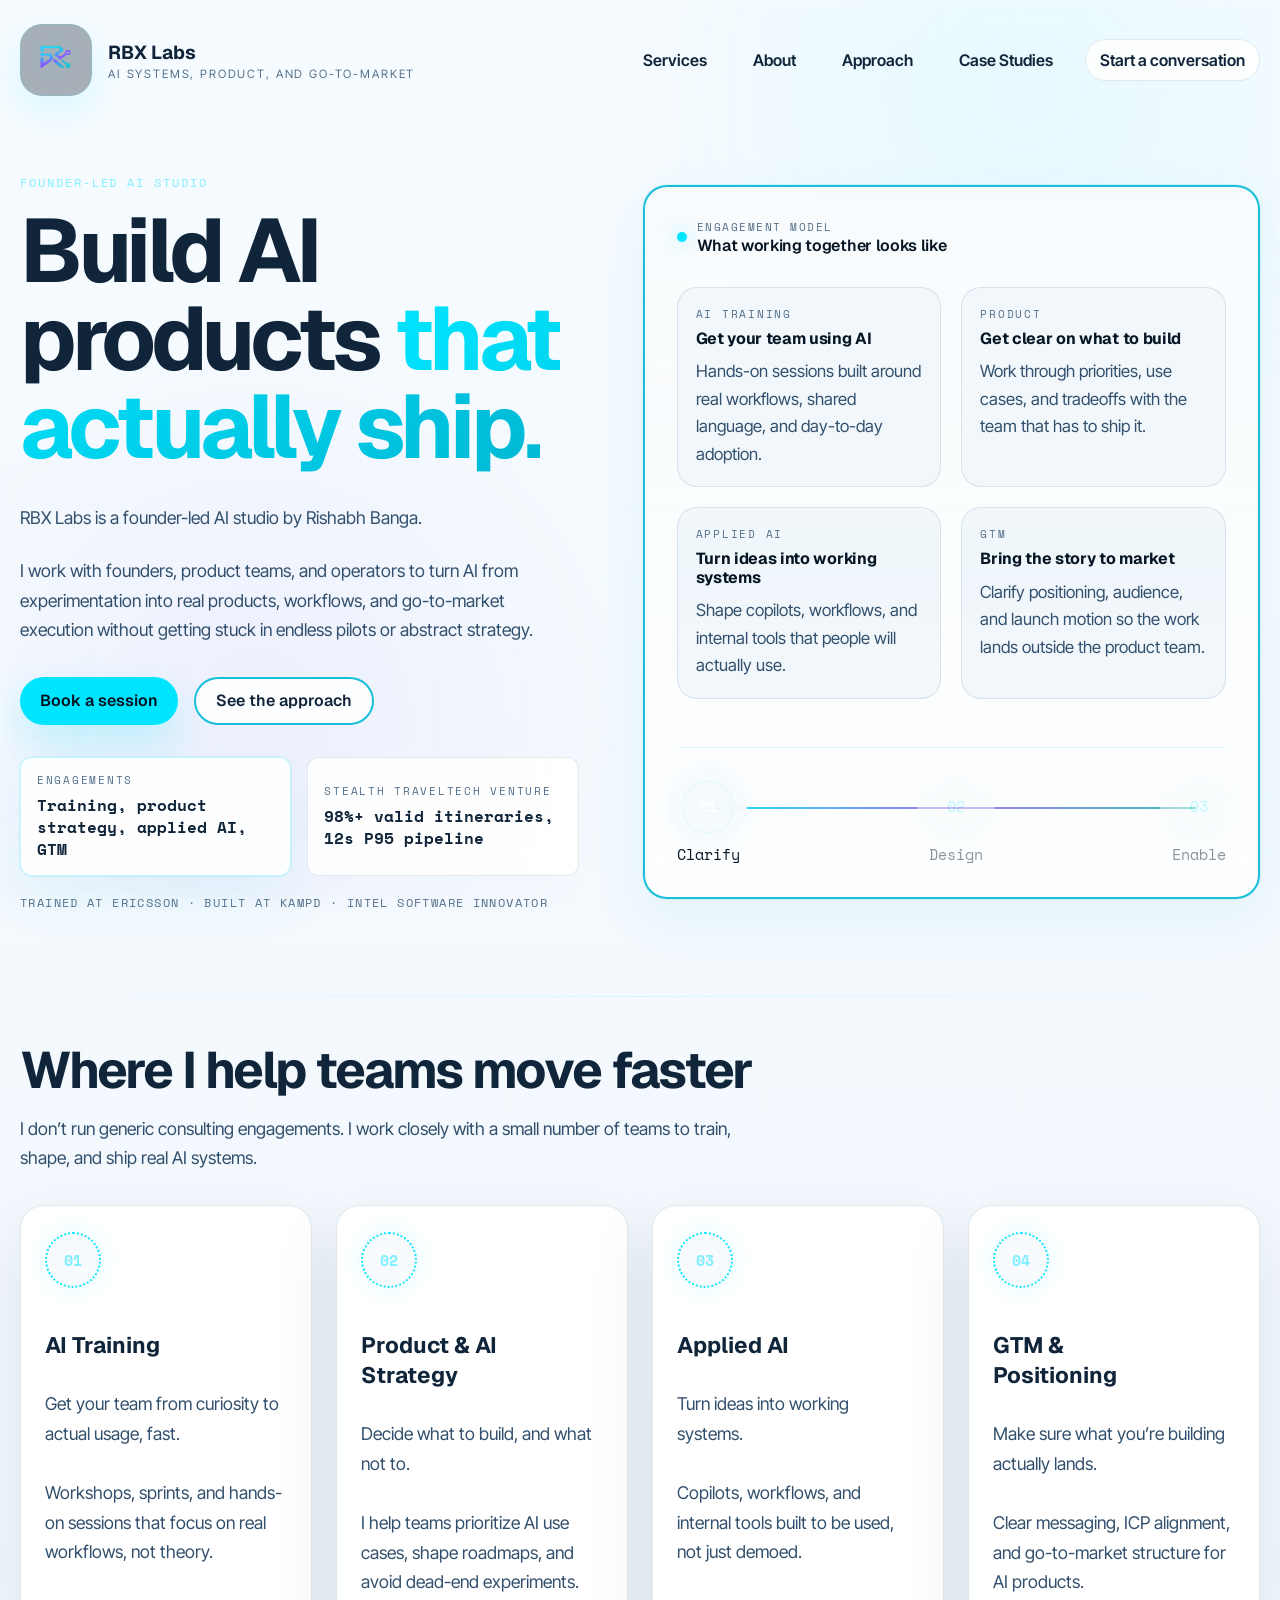
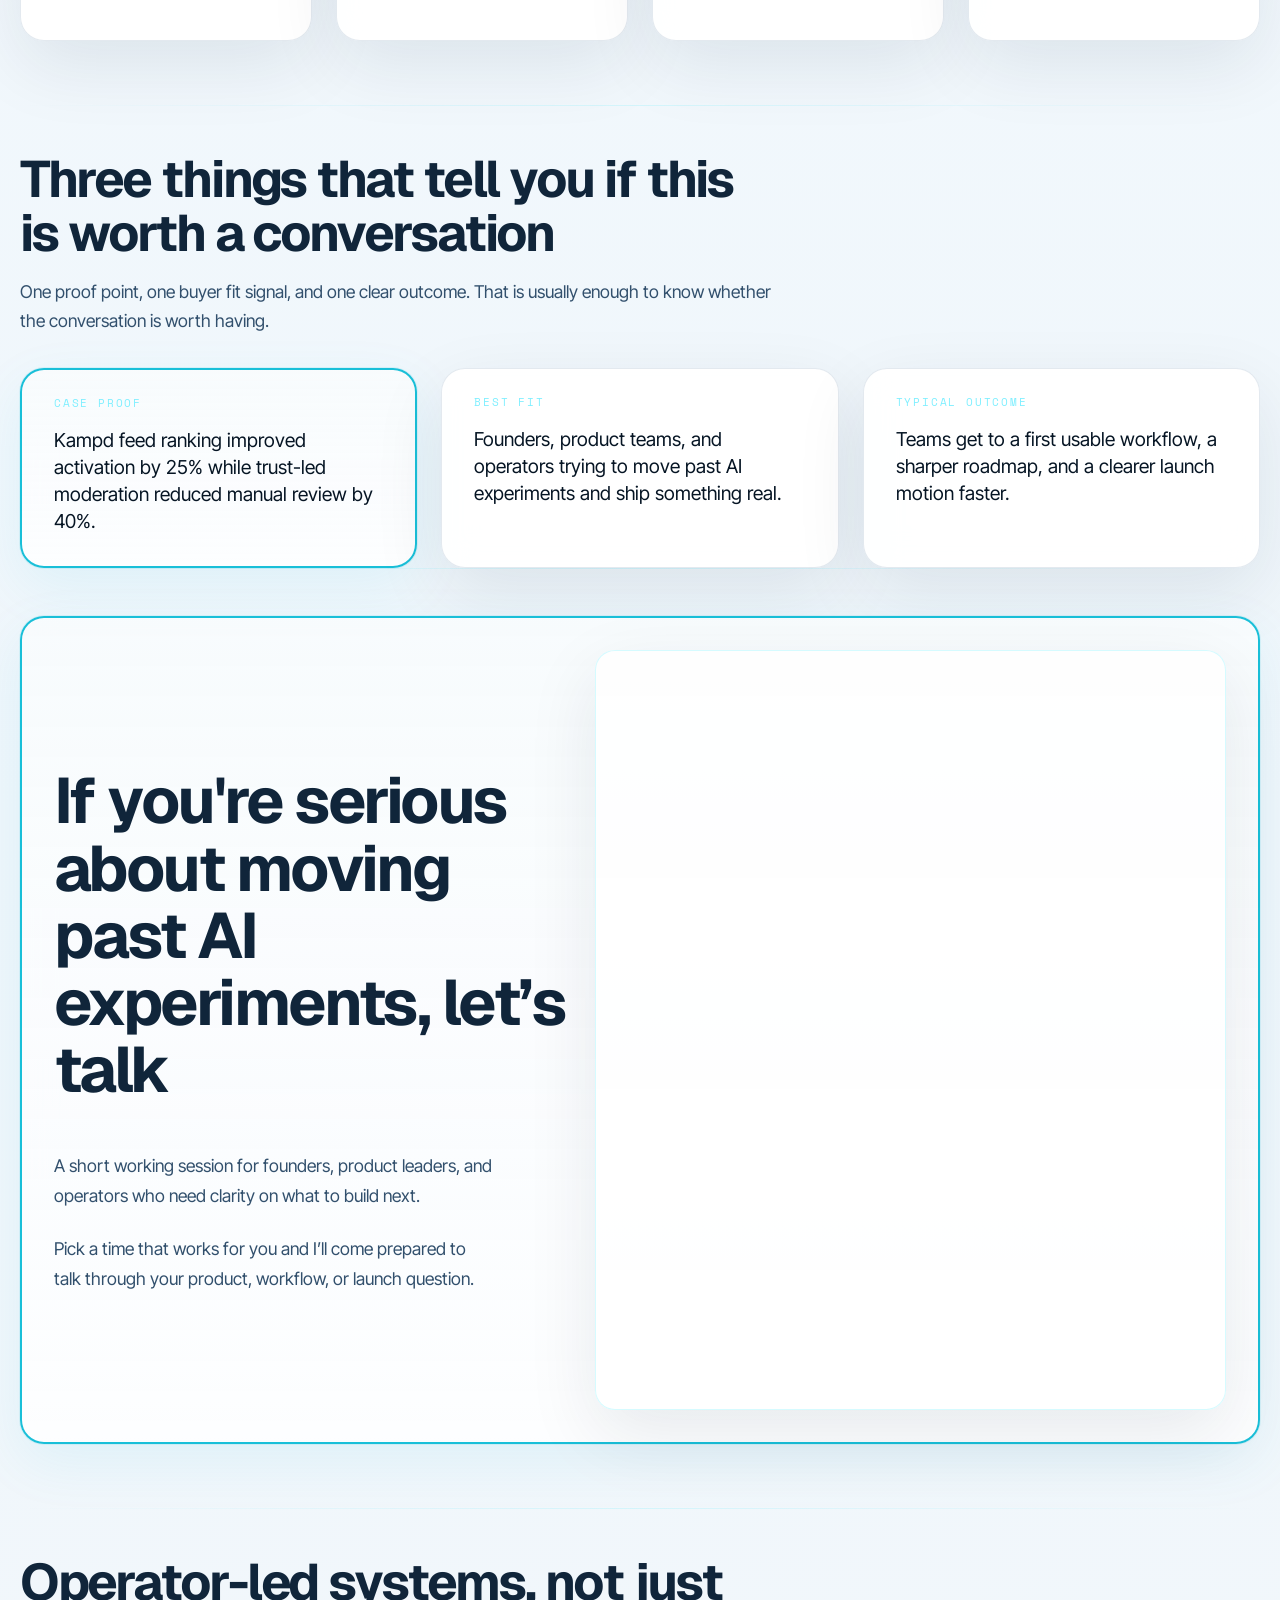
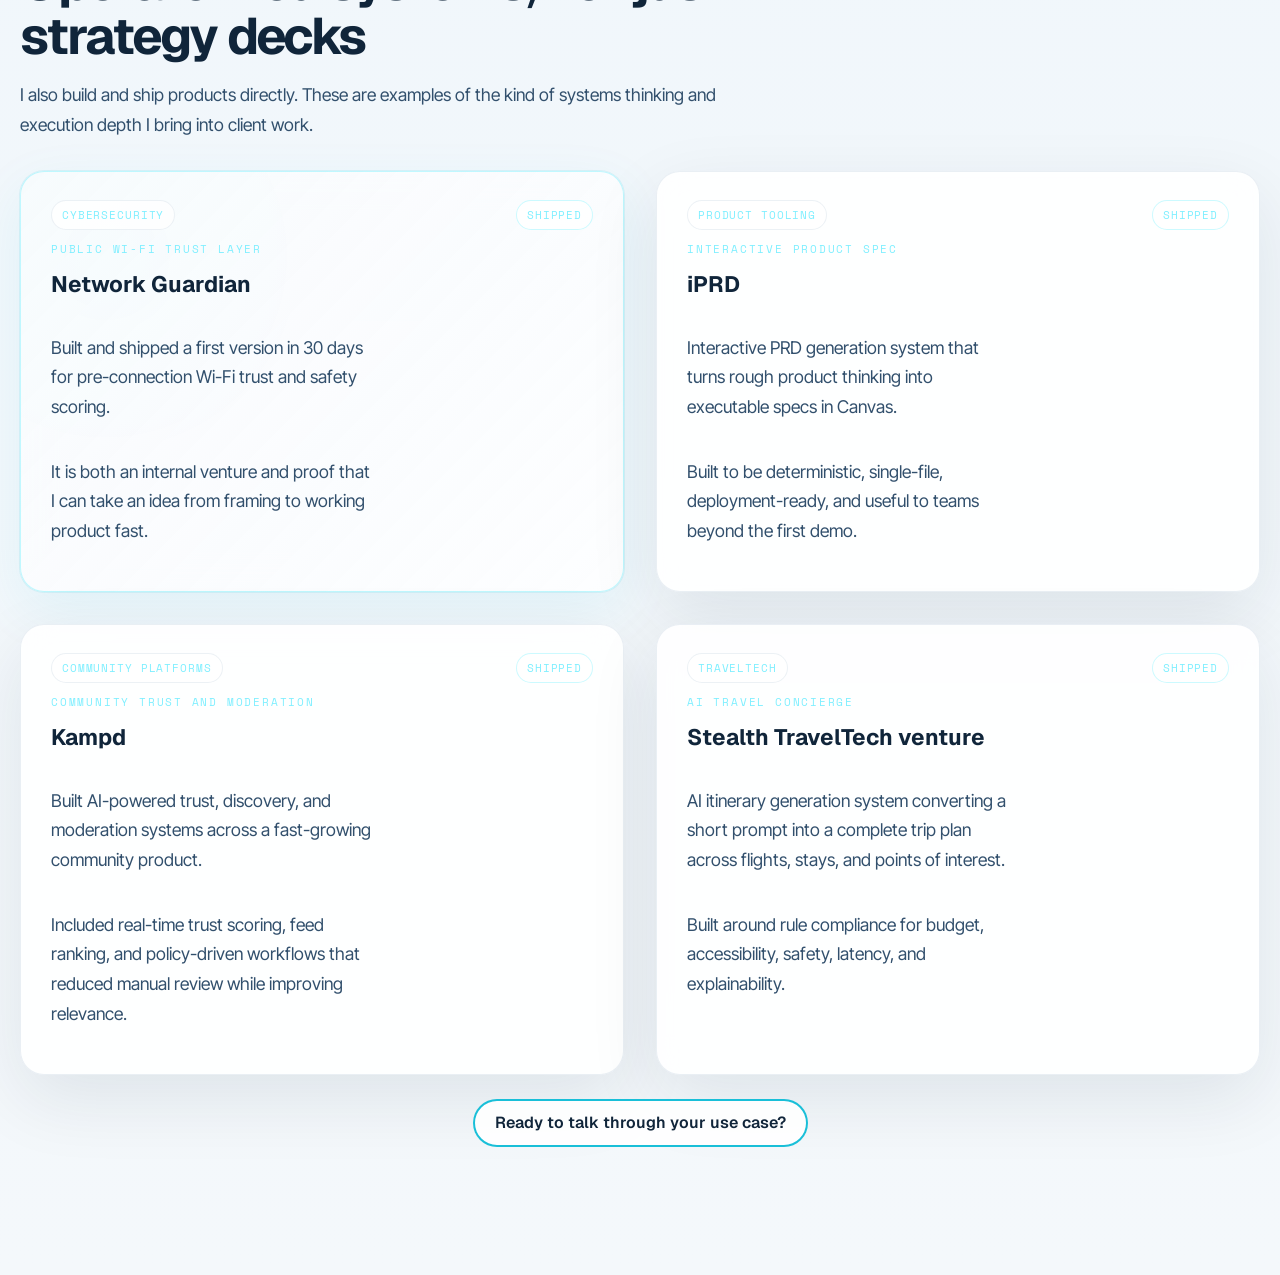
==== commit 8f45c015: "Finalising v1 (Responsivness + Training context)" ====
--- a/index.html
+++ b/index.html
@@ -82,7 +82,7 @@
             <span class="proof-value">Training, product strategy, applied AI, GTM</span>
           </div>
           <div class="proof-chip">
-            <span class="proof-label">RouteWhisper</span>
+            <span class="proof-label">Stealth TravelTech venture</span>
             <span class="proof-value">
               <span class="countup" data-target="98" data-suffix="%+">98%+</span> valid itineraries,
               <span class="countup" data-target="12" data-suffix="s">12s</span> P95 pipeline
@@ -126,17 +126,17 @@
             </article>
           </div>
 
-          <div class="process-track" aria-label="Engagement phases">
+          <div class="process-track" aria-label="Engagement phases" data-track-autoplay="true">
             <div class="track-line"></div>
-            <div class="track-step active">
+            <div class="track-step active" data-track-step="clarify">
               <span class="track-icon">01</span>
               <span class="track-label">Clarify</span>
             </div>
-            <div class="track-step">
+            <div class="track-step" data-track-step="design">
               <span class="track-icon">02</span>
               <span class="track-label">Design</span>
             </div>
-            <div class="track-step">
+            <div class="track-step" data-track-step="enable">
               <span class="track-icon">03</span>
               <span class="track-label">Enable</span>
             </div>
@@ -213,16 +213,11 @@
           <p class="section-copy cta-note">Pick a time that works for you and I’ll come prepared to talk through your product, workflow, or launch question.</p>
         </div>
         <div class="contact-booking">
-          <a
-            class="btn btn-primary"
-            href="#"
-            data-calendly-link="https://calendly.com/rishabhbanga/ai-strategy-rishabh?hide_gdpr_banner=1"
-            data-booking-title="Talk through your use case"
-            data-booking-body="This is a short working session for founders, product leaders, and operators who need clarity on what to build next."
+          <div
+            class="calendly-inline-widget"
+            data-url="https://calendly.com/rishabhbanga/ai-strategy-rishabh?hide_gdpr_banner=1"
             aria-label="Book a session with Rishabh Banga"
-          >
-            Open the booking calendar
-          </a>
+          ></div>
         </div>
       </div>
     </section>
--- a/styles.css
+++ b/styles.css
@@ -4,21 +4,15 @@
   --cyan-deep: #00b8d4;
   --purple: #7c3aed;
   --teal: #14b8a6;
-  --gold: #f59e0b;
-  --coral: #ff4757;
   --ink: #03111f;
   --ink-soft: #0a1a2f;
   --paper: #f6fbff;
-  --surface-bg:
-    radial-gradient(circle at 18% 14%, rgba(124, 58, 237, 0.08), transparent 28%),
-    radial-gradient(circle at 82% 12%, rgba(0, 229, 255, 0.1), transparent 30%),
-    radial-gradient(circle at 72% 80%, rgba(20, 184, 166, 0.08), transparent 28%),
-    linear-gradient(180deg, #f6fbff 0%, #ebf6ff 45%, #f8fbff 100%);
-  --surface-panel: rgba(255, 255, 255, 0.82);
-  --surface-panel-strong: rgba(241, 249, 255, 0.94);
-  --surface-secondary: rgba(233, 244, 252, 0.92);
-  --surface-soft: rgba(243, 249, 255, 0.9);
-  --surface-elevated: rgba(255, 255, 255, 0.9);
+  --surface-bg: linear-gradient(180deg, #f6fbff 0%, #eff6fb 54%, #f4f8fb 100%);
+  --surface-panel: rgba(255, 255, 255, 0.88);
+  --surface-panel-strong: rgba(248, 251, 253, 0.96);
+  --surface-secondary: rgba(241, 247, 251, 0.94);
+  --surface-soft: rgba(243, 248, 252, 0.92);
+  --surface-elevated: rgba(255, 255, 255, 0.94);
   --text: #10253a;
   --text-strong: #061524;
   --muted: #54708b;
@@ -26,9 +20,9 @@
   --slate-light: #32506d;
   --border-strong-color: rgba(0, 184, 212, 0.9);
   --border-strong: 2px solid var(--border-strong-color);
-  --border-soft: 1px solid rgba(56, 101, 142, 0.18);
-  --shadow-rise: 0 24px 72px rgba(6, 30, 51, 0.12);
-  --shadow-cyan: 0 0 0 1px rgba(0, 184, 212, 0.12), 0 24px 72px rgba(0, 184, 212, 0.1);
+  --border-soft: 1px solid rgba(56, 101, 142, 0.14);
+  --shadow-rise: 0 24px 72px rgba(6, 30, 51, 0.09);
+  --shadow-cyan: 0 0 0 1px rgba(0, 184, 212, 0.1), 0 18px 56px rgba(0, 184, 212, 0.08);
   --radius-lg: 24px;
   --radius-md: 20px;
   --radius-sm: 12px;
@@ -44,24 +38,20 @@
 
 @media (prefers-color-scheme: dark) {
   :root {
-    --surface-bg:
-      radial-gradient(circle at 18% 14%, rgba(124, 58, 237, 0.2), transparent 28%),
-      radial-gradient(circle at 82% 12%, rgba(0, 229, 255, 0.16), transparent 30%),
-      radial-gradient(circle at 72% 80%, rgba(20, 184, 166, 0.14), transparent 28%),
-      linear-gradient(180deg, #041120 0%, #08182b 45%, #05111d 100%);
-    --surface-panel: rgba(5, 22, 42, 0.78);
-    --surface-panel-strong: rgba(6, 27, 49, 0.9);
-    --surface-secondary: rgba(8, 24, 43, 0.64);
-    --surface-soft: rgba(3, 17, 31, 0.4);
-    --surface-elevated: rgba(5, 22, 42, 0.64);
+    --surface-bg: linear-gradient(180deg, #041120 0%, #05162a 100%);
+    --surface-panel: rgba(6, 22, 39, 0.82);
+    --surface-panel-strong: rgba(7, 24, 42, 0.92);
+    --surface-secondary: rgba(9, 24, 40, 0.76);
+    --surface-soft: rgba(7, 22, 38, 0.62);
+    --surface-elevated: rgba(7, 22, 38, 0.78);
     --text: #eff7ff;
     --text-strong: #ffffff;
     --muted: #9db3c9;
     --slate-light: #d8e8f6;
     --border-strong-color: rgba(0, 229, 255, 0.9);
-    --border-soft: 1px solid rgba(159, 184, 204, 0.28);
-    --shadow-rise: 0 24px 72px rgba(0, 0, 0, 0.28);
-    --shadow-cyan: 0 0 0 1px rgba(0, 229, 255, 0.15), 0 24px 72px rgba(0, 184, 212, 0.18);
+    --border-soft: 1px solid rgba(159, 184, 204, 0.2);
+    --shadow-rise: 0 24px 72px rgba(0, 0, 0, 0.22);
+    --shadow-cyan: 0 0 0 1px rgba(0, 229, 255, 0.12), 0 18px 56px rgba(0, 184, 212, 0.14);
   }
 }
 
@@ -81,6 +71,10 @@
   font-family: "Inter Tight", system-ui, sans-serif;
 }
 
+body.booking-modal-open {
+  overflow: hidden;
+}
+
 a {
   color: inherit;
 }
@@ -94,18 +88,18 @@
 
 .bg-layers {
   background:
-    radial-gradient(circle at 10% 75%, rgba(245, 158, 11, 0.08), transparent 18%),
-    radial-gradient(circle at 92% 68%, rgba(124, 58, 237, 0.16), transparent 22%);
+    radial-gradient(circle at 80% 10%, rgba(0, 229, 255, 0.06), transparent 30%),
+    radial-gradient(circle at 20% 80%, rgba(124, 58, 237, 0.05), transparent 30%);
   filter: blur(6px);
 }
 
 .grid-orbit {
   background-image:
-    linear-gradient(color-mix(in srgb, var(--cyan-soft) 18%, transparent) 1px, transparent 1px),
-    linear-gradient(90deg, color-mix(in srgb, var(--cyan-soft) 18%, transparent) 1px, transparent 1px);
+    linear-gradient(color-mix(in srgb, var(--cyan-soft) 10%, transparent) 1px, transparent 1px),
+    linear-gradient(90deg, color-mix(in srgb, var(--cyan-soft) 10%, transparent) 1px, transparent 1px);
   background-size: 72px 72px;
   mask-image: linear-gradient(180deg, rgba(0, 0, 0, 0.86), rgba(0, 0, 0, 0.62));
-  opacity: 0.3;
+  opacity: 0.16;
 }
 
 .site-header,
@@ -132,8 +126,8 @@
 }
 
 .brand-mark {
-  width: 78px;
-  height: 78px;
+  width: 72px;
+  height: 72px;
   border-radius: 22px;
   display: inline-flex;
   align-items: center;
@@ -146,13 +140,11 @@
 }
 
 .brand-mark img {
-  width: 78px;
-  height: 78px;
+  width: 68px;
+  height: 68px;
   object-fit: contain;
   object-position: center;
   display: block;
-  transform: translate(2px, 1px) scale(1.45);
-  transform-origin: center;
   filter: drop-shadow(0 0 18px rgba(0, 229, 255, 0.18));
 }
 
@@ -195,7 +187,7 @@
   color: var(--text);
   padding: 10px 14px;
   border-radius: 999px;
-  transition: background 180ms ease, color 180ms ease, box-shadow 180ms ease;
+  transition: background 160ms ease, color 160ms ease, box-shadow 160ms ease;
 }
 
 .site-nav a:hover,
@@ -216,6 +208,109 @@
   border: var(--border-soft);
   background: var(--surface-panel);
   box-shadow: inset 0 0 0 1px rgba(255, 255, 255, 0.02);
+}
+
+.booking-modal {
+  position: fixed;
+  inset: 0;
+  z-index: 30;
+  display: grid;
+  place-items: center;
+  padding: 24px;
+}
+
+.booking-modal[hidden] {
+  display: none;
+}
+
+.booking-modal__backdrop {
+  position: absolute;
+  inset: 0;
+  background: rgba(3, 17, 31, 0.72);
+  backdrop-filter: blur(12px);
+}
+
+.booking-modal__dialog {
+  position: relative;
+  width: min(1120px, calc(100vw - 48px));
+}
+
+.booking-modal__shell {
+  position: relative;
+  display: grid;
+  grid-template-columns: minmax(280px, 320px) minmax(0, 1fr);
+  gap: 0;
+  align-items: stretch;
+  border-radius: 28px;
+  overflow: hidden;
+  border: 1px solid rgba(0, 229, 255, 0.18);
+  background: color-mix(in srgb, var(--surface-panel-strong) 96%, transparent);
+  box-shadow:
+    0 0 0 1px rgba(0, 229, 255, 0.08),
+    0 24px 72px rgba(0, 0, 0, 0.35);
+}
+
+.booking-modal__close {
+  position: absolute;
+  top: 14px;
+  right: 14px;
+  z-index: 2;
+  width: 44px;
+  height: 44px;
+  display: inline-flex;
+  align-items: center;
+  justify-content: center;
+  border-radius: 999px;
+  border: 1px solid rgba(0, 229, 255, 0.18);
+  background: color-mix(in srgb, var(--surface-panel) 88%, transparent);
+  color: var(--text-strong);
+  font-size: 2rem;
+  line-height: 1;
+  cursor: pointer;
+  transition: background 160ms ease, border-color 160ms ease, transform 160ms ease;
+}
+
+.booking-modal__close:hover {
+  transform: translateY(-1px);
+  border-color: rgba(0, 229, 255, 0.3);
+  background: color-mix(in srgb, var(--surface-panel-strong) 92%, transparent);
+}
+
+.booking-modal__intro {
+  display: flex;
+  flex-direction: column;
+  justify-content: center;
+  gap: var(--space-md);
+  padding: 40px 28px 32px;
+  background:
+    linear-gradient(180deg, color-mix(in srgb, var(--surface-panel) 92%, transparent), color-mix(in srgb, var(--surface-secondary) 92%, transparent));
+  border-right: 1px solid rgba(0, 229, 255, 0.1);
+}
+
+.booking-modal__intro h2 {
+  max-width: 10ch;
+  margin: 0;
+  font-size: clamp(2rem, 2.8vw, 2.8rem);
+  line-height: 1.02;
+}
+
+.booking-modal__intro .section-copy {
+  margin: 0;
+  max-width: 28ch;
+}
+
+.booking-modal__frame-wrap {
+  min-height: min(760px, calc(100vh - 96px));
+  background: #ffffff;
+}
+
+.booking-modal__frame {
+  width: 100%;
+  height: 100%;
+  min-height: min(760px, calc(100vh - 96px));
+  border: 0;
+  display: block;
+  background: #ffffff;
 }
 
 .page-shell {
@@ -281,7 +376,7 @@
   font-weight: 600;
   padding: 10px 14px;
   border-radius: 999px;
-  transition: background 180ms ease, color 180ms ease, box-shadow 180ms ease;
+  transition: background 160ms ease, color 160ms ease, box-shadow 160ms ease;
 }
 
 .ng-links .pill {
@@ -657,10 +752,10 @@
 
 .hero {
   display: grid;
-  grid-template-columns: minmax(0, 1.08fr) minmax(340px, 0.92fr);
+  grid-template-columns: minmax(0, 0.95fr) minmax(360px, 1.05fr);
   gap: var(--space-3xl);
-  align-items: start;
-  min-height: 0;
+  align-items: center;
+  min-height: calc(100vh - 120px);
 }
 
 .eyebrow,
@@ -687,7 +782,7 @@
 }
 
 .gradient-text {
-  background: linear-gradient(135deg, var(--cyan) 0%, #9cecff 42%, #b89cff 70%, var(--teal) 100%);
+  background: linear-gradient(135deg, var(--cyan) 0%, var(--cyan-deep) 100%);
   -webkit-background-clip: text;
   background-clip: text;
   color: transparent;
@@ -714,7 +809,6 @@
 }
 
 .hero-actions,
-.hero-proof,
 .venture-pills {
   display: flex;
   flex-wrap: wrap;
@@ -726,9 +820,25 @@
 }
 
 .hero-proof {
+  display: grid;
+  grid-template-columns: repeat(2, minmax(0, 1fr));
   margin-top: var(--space-xl);
   max-width: 820px;
   align-items: stretch;
+  gap: var(--space-md);
+}
+
+.hero-social-proof,
+.hero-action-divider {
+  font-family: "Space Mono", monospace;
+}
+
+.hero-social-proof {
+  margin: 18px 0 0;
+  color: var(--muted);
+  font-size: 0.72rem;
+  letter-spacing: 0.12em;
+  text-transform: uppercase;
 }
 
 .btn {
@@ -750,7 +860,7 @@
 }
 
 .btn-primary {
-  background: linear-gradient(135deg, rgba(0, 229, 255, 0.95), rgba(20, 184, 166, 0.95));
+  background: var(--cyan);
   color: #03111f;
   box-shadow: 0 18px 40px rgba(0, 229, 255, 0.22);
 }
@@ -778,7 +888,8 @@
 }
 
 .proof-chip {
-  min-width: 220px;
+  min-width: 0;
+  width: 100%;
   padding: 14px 16px;
   border-radius: var(--radius-sm);
   border: var(--border-soft);
@@ -812,13 +923,19 @@
   position: relative;
 }
 
+.approach-page .hero {
+  grid-template-columns: 1fr;
+}
+
+.approach-page .hero-copy {
+  max-width: 980px;
+}
+
 .signal-card {
   padding: var(--space-xl);
   border-radius: var(--radius-lg);
   border: var(--border-strong);
-  background:
-    linear-gradient(180deg, color-mix(in srgb, var(--surface-panel-strong) 96%, transparent), color-mix(in srgb, var(--surface-panel) 94%, transparent)),
-    linear-gradient(135deg, rgba(0, 229, 255, 0.08), rgba(124, 58, 237, 0.1));
+  background: linear-gradient(180deg, color-mix(in srgb, var(--surface-panel-strong) 98%, transparent), color-mix(in srgb, var(--surface-panel) 95%, transparent));
   box-shadow: var(--shadow-cyan);
 }
 
@@ -826,7 +943,7 @@
   display: inline-flex;
   align-items: center;
   gap: 10px;
-  margin-bottom: var(--space-lg);
+  margin-bottom: var(--space-xl);
   color: var(--cyan-soft);
   font-size: 0.9rem;
 }
@@ -835,12 +952,32 @@
   width: 10px;
   height: 10px;
   border-radius: 50%;
-  background: linear-gradient(135deg, var(--cyan), var(--teal));
+  background: var(--cyan);
   box-shadow: 0 0 18px rgba(0, 229, 255, 0.5);
+  animation: status-pulse 1.9s ease-in-out infinite;
+}
+
+.status-copy {
+  display: flex;
+  flex-direction: column;
+  gap: 2px;
+}
+
+.status-kicker {
+  font-family: "Space Mono", monospace;
+  font-size: 0.68rem;
+  letter-spacing: 0.14em;
+  text-transform: uppercase;
+  color: var(--muted);
 }
 
 .status-readout {
-  font-family: "Space Mono", monospace;
+  font-family: "Geist", system-ui, sans-serif;
+  font-size: 1rem;
+  font-weight: 600;
+  letter-spacing: -0.02em;
+  line-height: 1.1;
+  color: var(--text-strong);
 }
 
 .approach-model-card {
@@ -862,6 +999,122 @@
 .approach-model-card .process-track {
   margin-top: var(--space-lg);
   padding-top: 20px;
+  display: grid;
+  grid-template-columns: 1fr;
+  align-items: start;
+  row-gap: 18px;
+  justify-items: start;
+  width: fit-content;
+  max-width: min(100%, 440px);
+  margin-left: auto;
+  margin-right: auto;
+}
+
+.approach-model-card .track-line {
+  top: 30px;
+  left: 28px;
+  right: auto;
+  width: 2px;
+  height: calc(100% - 92px);
+  background: linear-gradient(180deg, rgba(0, 229, 255, 0.9), rgba(124, 58, 237, 0.7), rgba(20, 184, 166, 0.8));
+  transform: scaleY(0);
+  transform-origin: top center;
+}
+
+.approach-model-card .track-step {
+  width: auto;
+  display: grid;
+  grid-template-columns: 56px minmax(0, 1fr);
+  align-items: start;
+  gap: 16px;
+  text-align: center;
+  justify-content: flex-start;
+  transform: translateX(0);
+  opacity: 0.56;
+}
+
+.approach-model-card .track-step.active {
+  align-items: start;
+  text-align: center;
+}
+
+.approach-model-card .track-label {
+  min-width: 0;
+  font-size: 1rem;
+}
+
+.track-copy {
+  display: flex;
+  flex-direction: column;
+  gap: 5px;
+  align-items: flex-start;
+  padding-top: 8px;
+}
+
+.track-subtext {
+  color: var(--muted);
+  font-size: 0.82rem;
+  line-height: 1.5;
+  max-width: 26ch;
+  text-align: left;
+}
+
+.approach-model-card .track-icon {
+  flex: 0 0 56px;
+  width: 56px;
+  height: 56px;
+  font-size: 1rem;
+  background: color-mix(in srgb, var(--surface-panel-strong) 96%, transparent);
+  border: 1px solid rgba(0, 229, 255, 0.12);
+  box-shadow: none;
+}
+
+.approach-model-card .track-icon::before {
+  inset: -8px;
+  background: transparent;
+}
+
+.approach-model-card .track-step.active .track-icon {
+  background: color-mix(in srgb, var(--surface-panel-strong) 100%, rgba(0, 229, 255, 0.04));
+  border-color: rgba(0, 229, 255, 0.32);
+  box-shadow: 0 0 0 4px rgba(0, 229, 255, 0.035);
+  animation: none;
+}
+
+.approach-model-card .track-step.active .track-icon::before {
+  background: transparent;
+}
+
+.approach-model-card .track-step .track-label {
+  color: color-mix(in srgb, var(--text-strong) 76%, var(--muted) 24%);
+}
+
+.approach-model-card .track-step.active .track-label {
+  color: var(--text-strong);
+}
+
+.approach-model-card .track-step.active .track-subtext {
+  color: color-mix(in srgb, var(--text) 82%, var(--muted) 18%);
+}
+
+.approach-proof-strip {
+  max-width: 860px;
+}
+
+.approach-proof-strip .proof-chip {
+  min-width: 180px;
+  flex: 1 1 180px;
+}
+
+.hero-action-divider {
+  display: inline-flex;
+  align-items: center;
+  justify-content: center;
+  color: var(--muted);
+  font-size: 0.74rem;
+  letter-spacing: 0.16em;
+  text-transform: uppercase;
+  min-height: 48px;
 }
 
 .approach-hero-title {
@@ -871,7 +1124,7 @@
 .signal-grid {
   display: grid;
   grid-template-columns: repeat(2, minmax(0, 1fr));
-  gap: var(--space-md);
+  gap: 20px;
 }
 
 .signal-metric {
@@ -879,7 +1132,7 @@
   border-radius: var(--radius-md);
   border: var(--border-soft);
   background: var(--surface-secondary);
-  min-height: 190px;
+  min-height: 172px;
   display: flex;
   flex-direction: column;
   justify-content: flex-start;
@@ -920,10 +1173,11 @@
 
 .track-line {
   position: absolute;
-  top: 54px;
+  top: calc(var(--space-xl) + 27px);
   left: 30px;
   right: 30px;
   height: 2px;
+  z-index: 0;
   background: linear-gradient(90deg, rgba(0, 229, 255, 0.9), rgba(124, 58, 237, 0.7), rgba(20, 184, 166, 0.8));
   transform: scaleX(0);
   transform-origin: left center;
@@ -940,14 +1194,14 @@
   text-align: center;
   color: var(--slate-light);
   font-size: 0.92rem;
-  opacity: 0.72;
+  opacity: 0.5;
   transform: translateY(10px);
   transition: opacity 220ms cubic-bezier(0.22, 1, 0.36, 1), transform 220ms cubic-bezier(0.22, 1, 0.36, 1);
 }
 
 .track-label {
   font-family: "Space Mono", monospace;
-  color: var(--text-strong);
+  color: color-mix(in srgb, var(--text-strong) 78%, var(--muted) 22%);
 }
 
 .track-icon,
@@ -960,20 +1214,78 @@
   justify-content: center;
   position: relative;
   border: 2px dotted rgba(0, 229, 255, 0.95);
-  background: rgba(0, 229, 255, 0.1);
+  background: var(--surface-panel-strong);
   font-family: "Space Mono", monospace;
   color: var(--cyan-soft);
   box-shadow: 0 0 24px rgba(0, 229, 255, 0.12);
   isolation: isolate;
+  z-index: 1;
 }
 
 .track-icon::before {
   content: "";
   position: absolute;
-  inset: -10px;
+  inset: -14px;
   border-radius: 50%;
+  background: var(--surface-panel-strong);
+  z-index: -1;
+}
+
+.track-step.active {
+  opacity: 1;
+}
+
+.track-step.active .track-label {
+  color: var(--text-strong);
+}
+
+.track-step.active .track-subtext {
+  color: color-mix(in srgb, var(--text) 88%, var(--muted) 12%);
+}
+
+.track-step.active .track-icon {
+  background: rgba(0, 229, 255, 0.18);
+  border-style: solid;
+  border-color: rgba(0, 229, 255, 0.95);
+  color: #fff;
+  box-shadow:
+    0 0 0 4px rgba(0, 229, 255, 0.08),
+    0 0 24px rgba(0, 229, 255, 0.22);
+  animation: icon-breathe 2.4s ease-in-out infinite;
+}
+
+.track-step.active .track-icon::before {
   background: color-mix(in srgb, var(--surface-panel-strong) 98%, transparent);
-  z-index: -1;
+}
+
+.engagement-strip {
+  display: flex;
+  flex-wrap: wrap;
+  gap: 12px;
+  margin-top: 22px;
+}
+
+.approach-model-card .engagement-strip {
+  justify-content: center;
+  width: fit-content;
+  max-width: 100%;
+  margin-left: auto;
+  margin-right: auto;
+}
+
+.engagement-chip {
+  display: inline-flex;
+  align-items: center;
+  min-height: 40px;
+  padding: 0 14px;
+  border-radius: 999px;
+  border: 1px solid rgba(0, 229, 255, 0.18);
+  background: color-mix(in srgb, var(--surface-panel) 92%, transparent);
+  color: var(--text-strong);
+  font-family: "Space Mono", monospace;
+  font-size: 0.78rem;
+  letter-spacing: 0.08em;
+  text-transform: uppercase;
 }
 
 .section-heading {
@@ -1129,6 +1441,19 @@
   font-size: 0.84rem;
 }
 
+.project-copy a {
+  color: var(--cyan-soft);
+  text-decoration: underline;
+  text-decoration-color: rgba(0, 229, 255, 0.42);
+  text-underline-offset: 0.18em;
+}
+
+.project-copy a:hover,
+.project-copy a:focus-visible {
+  color: var(--cyan);
+  text-decoration-color: rgba(0, 229, 255, 0.72);
+}
+
 .venture-card {
   display: grid;
   grid-template-columns: 1.1fr 0.9fr;
@@ -1143,9 +1468,7 @@
   border: var(--border-strong);
   box-shadow: var(--shadow-cyan);
   margin-bottom: var(--space-xl);
-  background:
-    linear-gradient(135deg, color-mix(in srgb, var(--surface-panel-strong) 98%, transparent), color-mix(in srgb, var(--surface-panel) 94%, transparent)),
-    radial-gradient(circle at 12% 18%, rgba(0, 229, 255, 0.08), transparent 36%);
+  background: linear-gradient(180deg, color-mix(in srgb, var(--surface-panel-strong) 98%, transparent), color-mix(in srgb, var(--surface-panel) 95%, transparent));
 }
 
 .venture-pill {
@@ -1163,9 +1486,7 @@
   gap: var(--space-lg);
   padding: var(--space-xl);
   border: var(--border-strong);
-  background:
-    linear-gradient(135deg, color-mix(in srgb, var(--surface-panel-strong) 98%, transparent), color-mix(in srgb, var(--surface-panel) 94%, transparent)),
-    radial-gradient(circle at 20% 20%, rgba(0, 229, 255, 0.08), transparent 40%);
+  background: linear-gradient(180deg, color-mix(in srgb, var(--surface-panel-strong) 98%, transparent), color-mix(in srgb, var(--surface-panel) 95%, transparent));
   box-shadow: var(--shadow-cyan);
 }
 
@@ -1174,7 +1495,7 @@
   display: grid;
   grid-template-columns: 180px minmax(0, 1fr);
   gap: var(--space-xl);
-  align-items: start;
+  align-items: center;
 }
 
 .about-card {
@@ -1183,6 +1504,8 @@
   border: var(--border-soft);
   border-radius: var(--radius-lg);
   box-shadow: var(--shadow-rise);
+  justify-content: center;
+  justify-items: start;
 }
 
 .about-photo-wrap {
@@ -1207,11 +1530,23 @@
 }
 
 .about-copy h2 {
-  max-width: 9ch;
-  font-size: clamp(1.65rem, 2.2vw, 2.45rem);
-  line-height: 1.04;
+  max-width: 12ch;
+  font-size: clamp(1.55rem, 2vw, 2.2rem);
+  line-height: 1.08;
   letter-spacing: -0.035em;
   margin-bottom: var(--space-md);
+}
+
+@keyframes status-pulse {
+  0%,
+  100% {
+    transform: scale(1);
+    box-shadow: 0 0 14px rgba(0, 229, 255, 0.4);
+  }
+  50% {
+    transform: scale(1.22);
+    box-shadow: 0 0 24px rgba(0, 229, 255, 0.7);
+  }
 }
 
 .founder-profile {
@@ -1242,37 +1577,79 @@
 
 .about-contact-card {
   grid-template-columns: 1fr;
-  justify-items: start;
-  gap: var(--space-xl);
+  justify-items: center;
+  gap: var(--space-md);
+  max-width: 640px;
+  margin: 0 auto;
+  padding: 28px 32px;
+  text-align: center;
 }
 
 .about-contact-card .contact-copy {
-  max-width: 44rem;
+  max-width: 34rem;
 }
 
 .about-contact-card h2 {
-  max-width: 16ch;
-  font-size: clamp(2.5rem, 4.2vw, 4rem);
+  max-width: none;
+  font-size: clamp(1.9rem, 2.6vw, 2.5rem);
+  line-height: 1.05;
+  margin-bottom: var(--space-sm);
+}
+
+.hero-panel .about-card {
+  grid-template-columns: 1fr;
+  justify-items: center;
+  justify-content: center;
+  text-align: center;
+  padding: 36px 40px;
+}
+
+.hero-panel .about-photo-wrap {
+  width: min(260px, 100%);
+}
+
+.hero-panel .about-copy {
+  max-width: 30rem;
+  margin: 0 auto;
+}
+
+.hero-panel .about-copy h2 {
+  max-width: none;
+  margin-left: auto;
+  margin-right: auto;
+}
+
+.hero-panel .about-copy .section-copy {
+  margin-left: auto;
+  margin-right: auto;
 }
 
 .contact-card .section-copy {
   margin-top: var(--space-lg);
 }
 
+.about-contact-card .section-copy {
+  margin-top: var(--space-sm);
+}
+
 .about-contact-card .contact-actions {
   display: flex;
   flex-wrap: wrap;
   gap: var(--space-md);
+  justify-content: center;
+  margin-top: var(--space-lg);
 }
 
 .contact-booking {
   display: flex;
   flex-direction: column;
   gap: 14px;
+  min-width: 0;
 }
 
 .calendly-inline-widget {
-  min-width: 320px;
+  min-width: 0;
+  width: 100%;
   height: 760px;
   border-radius: var(--radius-md);
   overflow: hidden;
@@ -1319,9 +1696,7 @@
 .result-card-featured {
   border: var(--border-strong);
   box-shadow: var(--shadow-cyan);
-  background:
-    linear-gradient(135deg, color-mix(in srgb, var(--surface-panel-strong) 96%, transparent), color-mix(in srgb, var(--surface-panel) 92%, transparent)),
-    radial-gradient(circle at 12% 18%, rgba(0, 229, 255, 0.08), transparent 36%);
+  background: linear-gradient(180deg, color-mix(in srgb, var(--surface-panel-strong) 98%, transparent), color-mix(in srgb, var(--surface-panel) 95%, transparent));
 }
 
 .cta-note {
@@ -1472,7 +1847,7 @@
   font-size: 0.68rem;
   letter-spacing: 0.08em;
   text-transform: uppercase;
-  color: var(--muted);
+  color: var(--cyan-soft);
 }
 
 .build-tag-status {
@@ -1582,9 +1957,13 @@
 .approach-panel:focus-within,
 .evidence-panel:hover,
 .evidence-panel:focus-within {
-  transform: translateY(-4px);
-  border-color: rgba(0, 229, 255, 0.24);
-  box-shadow: 0 18px 36px rgba(0, 229, 255, 0.08);
+  transform: translateY(-6px);
+  border-color: rgba(0, 229, 255, 0.36);
+  box-shadow:
+    0 0 0 1px rgba(0, 229, 255, 0.12),
+    0 8px 24px rgba(0, 229, 255, 0.08),
+    0 24px 48px rgba(6, 30, 51, 0.18);
+  background: color-mix(in srgb, var(--surface-elevated) 100%, rgba(0, 229, 255, 0.04));
 }
 
 .ventures-section .venture-card {
@@ -1622,9 +2001,17 @@
   transform: scaleX(1);
 }
 
+.approach-model-card.reveal.is-visible .track-line {
+  transform: scaleY(1);
+}
+
 .reveal.is-visible .track-step {
+  opacity: 0.5;
+  transform: translateY(0);
+}
+
+.reveal.is-visible .track-step.active {
   opacity: 1;
-  transform: translateY(0);
 }
 
 .reveal.is-visible .track-step:nth-child(2) {
@@ -1637,6 +2024,27 @@
 
 .reveal.is-visible .track-step:nth-child(4) {
   transition-delay: 240ms;
+}
+
+.reveal.is-visible .track-step-stack .track-step:first-child {
+  transition-delay: 160ms;
+}
+
+.reveal.is-visible .track-step-stack .track-step:last-child {
+  transition-delay: 240ms;
+}
+
+@keyframes icon-breathe {
+  0%, 100% {
+    box-shadow:
+      0 0 0 4px rgba(0, 229, 255, 0.08),
+      0 0 24px rgba(0, 229, 255, 0.22);
+  }
+  50% {
+    box-shadow:
+      0 0 0 6px rgba(0, 229, 255, 0.14),
+      0 0 36px rgba(0, 229, 255, 0.32);
+  }
 }
 
 .btn:focus-visible,
@@ -1647,7 +2055,7 @@
   outline-offset: 4px;
 }
 
-@media (max-width: 1100px) {
+@media (max-width: 960px) {
   .hero,
   .approach-layout,
   .venture-card,
@@ -1711,6 +2119,39 @@
   .contact-card h2 {
     max-width: 16ch;
   }
+
+  .contact-card {
+    grid-template-columns: 1fr;
+  }
+
+  .about-card {
+    justify-items: center;
+    text-align: center;
+  }
+
+  .about-copy {
+    max-width: 34rem;
+    margin: 0 auto;
+  }
+
+  .about-copy h2 {
+    max-width: none;
+  }
+
+  .booking-modal__shell {
+    grid-template-columns: 1fr;
+  }
+
+  .booking-modal__intro {
+    padding: 28px 24px 18px;
+    border-right: 0;
+    border-bottom: 1px solid rgba(0, 229, 255, 0.1);
+  }
+
+  .booking-modal__intro h2,
+  .booking-modal__intro .section-copy {
+    max-width: none;
+  }
 }
 
 @media (max-width: 760px) {
@@ -1728,6 +2169,19 @@
 
   .site-nav {
     gap: 12px;
+  }
+
+  .booking-modal {
+    padding: 12px;
+  }
+
+  .booking-modal__dialog {
+    width: min(100vw - 24px, 760px);
+  }
+
+  .booking-modal__frame-wrap,
+  .booking-modal__frame {
+    min-height: min(620px, calc(100vh - 132px));
   }
 
   .signal-grid,
@@ -1780,6 +2234,11 @@
     gap: var(--space-lg);
   }
 
+  .hero {
+    min-height: 0;
+    align-items: start;
+  }
+
   .proof-chip,
   .service-card,
   .result-card,
@@ -1838,6 +2297,10 @@
     gap: 12px;
   }
 
+  .hero-social-proof {
+    letter-spacing: 0.08em;
+  }
+
   .proof-chip {
     min-width: 0;
   }
@@ -1900,6 +2363,7 @@
   .btn,
   .site-nav a,
   .ng-links a,
+  .status-dot,
   .proof-chip,
   .signal-metric,
   .service-card,
@@ -1921,8 +2385,24 @@
     transform: scaleX(1);
   }
 
+  .approach-model-card .track-line {
+    transform: scaleY(1);
+  }
+
   .track-step {
+    opacity: 0.5;
+    transform: none;
+  }
+
+  .track-step.active {
     opacity: 1;
-    transform: none;
-  }
-}
+  }
+
+  .status-dot {
+    animation: none;
+  }
+
+  .track-step.active .track-icon {
+    animation: none;
+  }
+}
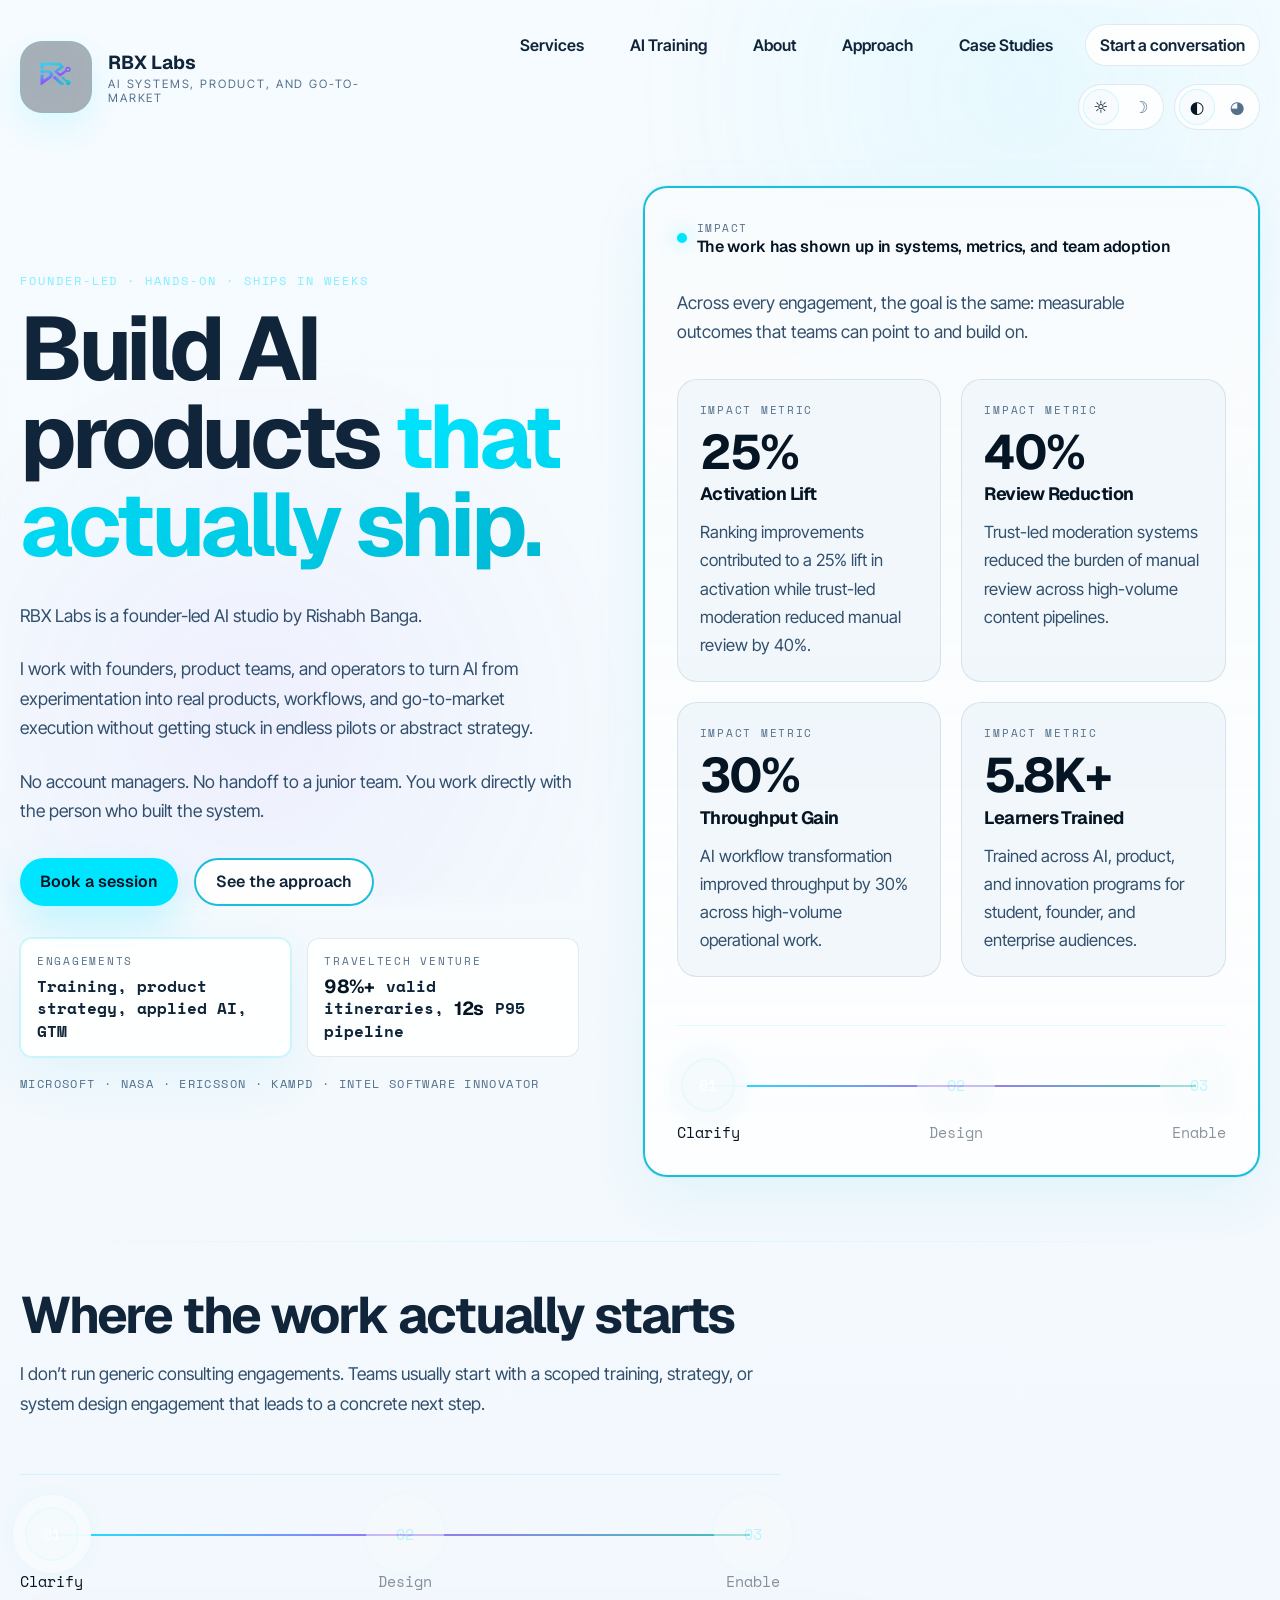
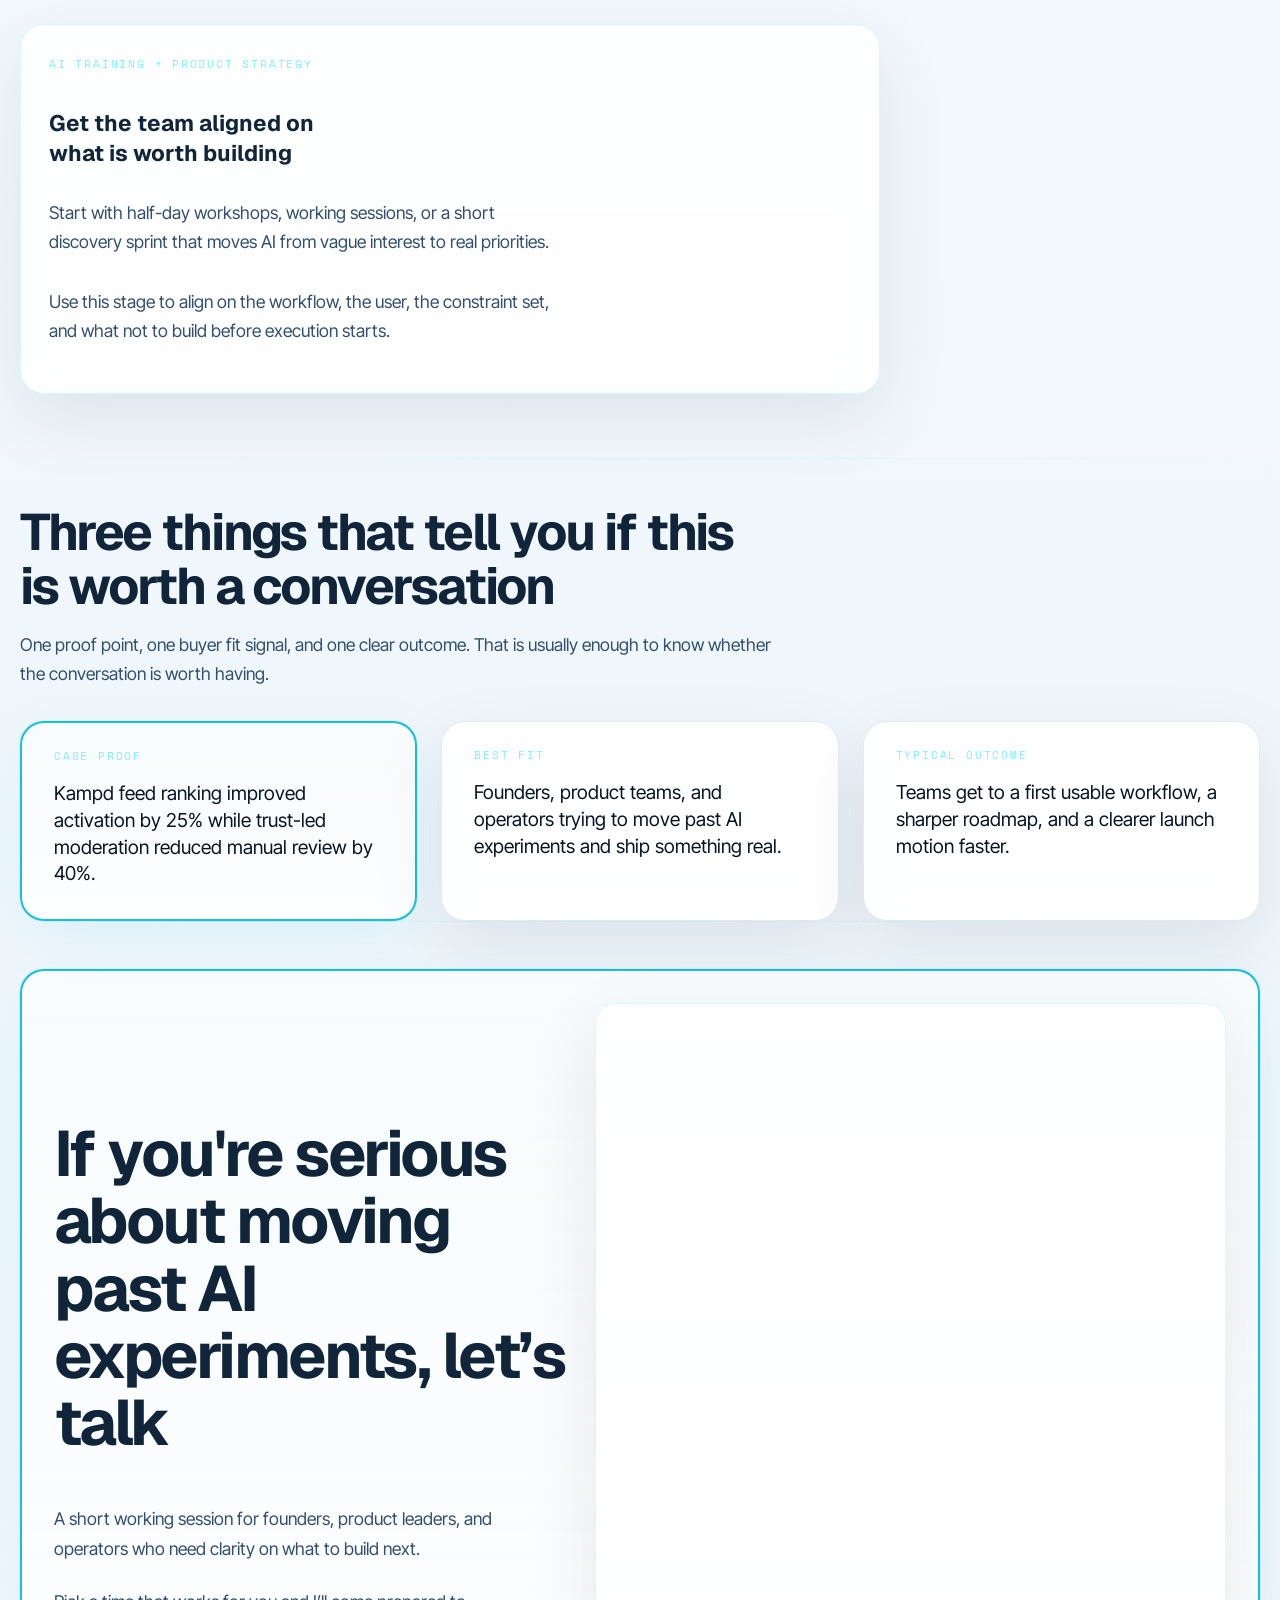
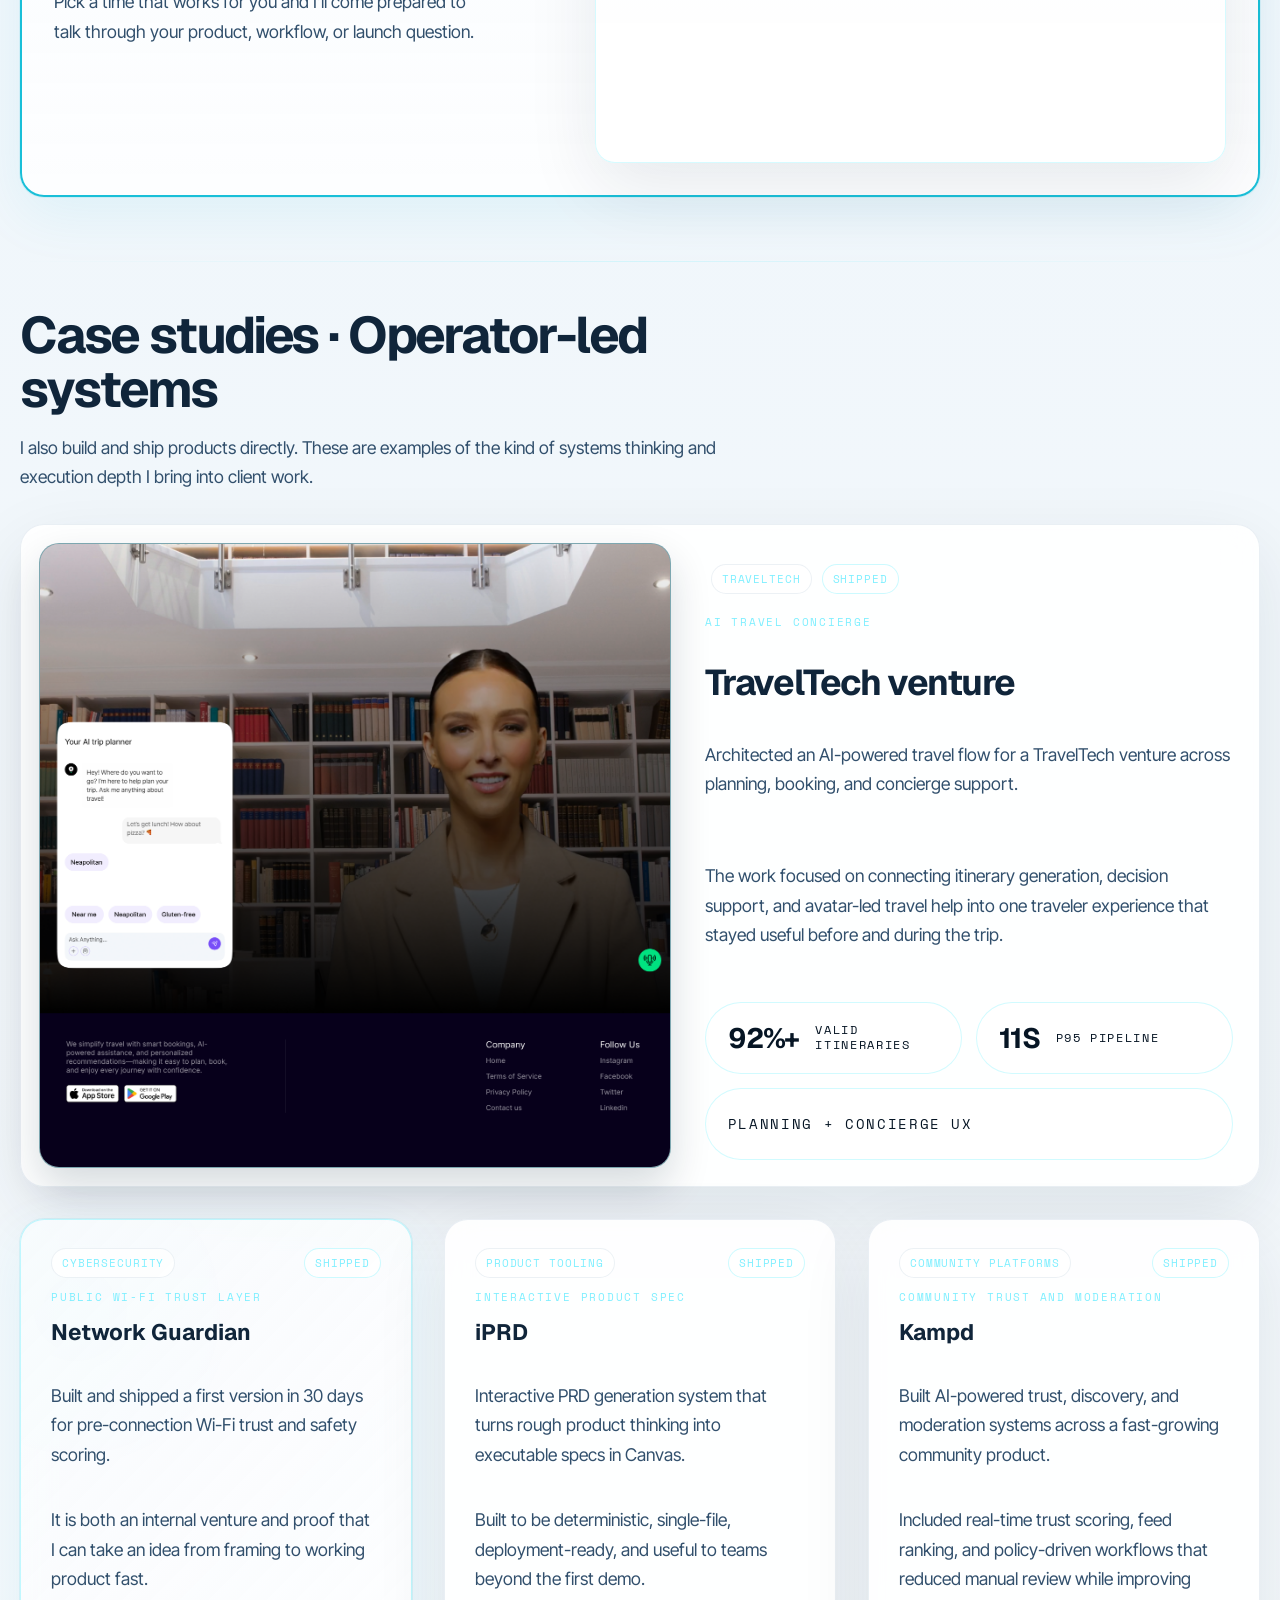
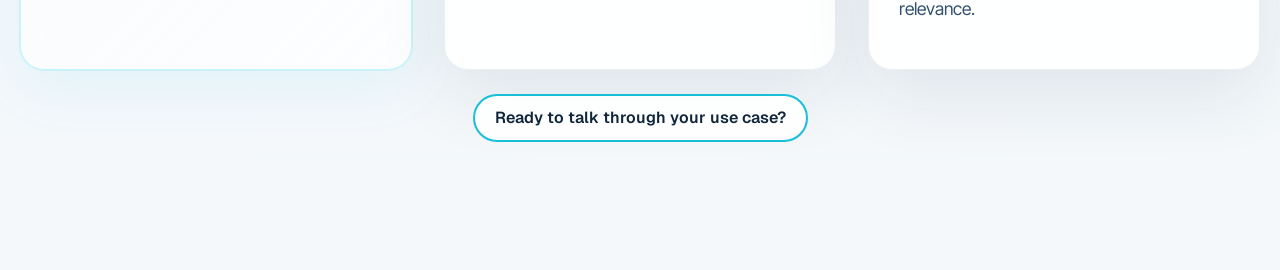
==== commit d7be272a: "Adding case study + AI training" ====
--- a/index.html
+++ b/index.html
@@ -18,7 +18,16 @@
     rel="stylesheet"
   />
   <link href="https://assets.calendly.com/assets/external/widget.css" rel="stylesheet" />
-  <script>document.documentElement.classList.add('js');</script>
+  <script>
+    document.documentElement.classList.add('js');
+    try {
+      const storedTheme = localStorage.getItem('rbx-theme');
+      const storedContrast = localStorage.getItem('rbx-contrast');
+      const prefersDark = window.matchMedia('(prefers-color-scheme: dark)').matches;
+      document.documentElement.dataset.theme = storedTheme === 'light' || storedTheme === 'dark' ? storedTheme : (prefersDark ? 'dark' : 'light');
+      document.documentElement.dataset.contrast = storedContrast === 'high' ? 'high' : 'standard';
+    } catch (error) {}
+  </script>
   <script src="https://assets.calendly.com/assets/external/widget.js" async></script>
   <link rel="stylesheet" href="styles.css" />
 </head>
@@ -39,17 +48,36 @@
 
     <nav class="site-nav" aria-label="Primary">
       <a href="#services">Services</a>
+      <a href="ai-training.html">AI Training</a>
       <a href="about.html">About</a>
       <a href="approach.html">Approach</a>
       <a href="#selected-builds">Case Studies</a>
       <a class="nav-pill" href="#contact">Start a conversation</a>
+      <div class="display-controls" aria-label="Display controls">
+        <div class="display-group" role="group" aria-label="Color mode">
+          <button class="display-option display-option-symbol" type="button" data-theme-option="light" aria-label="Light mode" title="Light mode">
+            <span aria-hidden="true">☼</span>
+          </button>
+          <button class="display-option display-option-symbol" type="button" data-theme-option="dark" aria-label="Dark mode" title="Dark mode">
+            <span aria-hidden="true">☽</span>
+          </button>
+        </div>
+        <div class="display-group" role="group" aria-label="Contrast mode">
+          <button class="display-option display-option-symbol" type="button" data-contrast-option="standard" aria-label="Standard contrast" title="Standard contrast">
+            <span aria-hidden="true">◐</span>
+          </button>
+          <button class="display-option display-option-symbol" type="button" data-contrast-option="high" aria-label="High contrast" title="High contrast">
+            <span aria-hidden="true">◕</span>
+          </button>
+        </div>
+      </div>
     </nav>
   </header>
 
   <main class="page-shell" id="top">
     <section class="hero">
       <div class="hero-copy reveal">
-        <p class="eyebrow">Founder-led AI studio</p>
+        <p class="eyebrow">Founder-led &middot; Hands-on &middot; Ships in weeks</p>
         <h1>
           Build AI products
           <span class="gradient-text">that actually ship.</span>
@@ -61,6 +89,9 @@
           I work with founders, product teams, and operators to turn AI from
           experimentation into real products, workflows, and go-to-market execution
           without getting stuck in endless pilots or abstract strategy.
+        </p>
+        <p class="hero-body">
+          No account managers. No handoff to a junior team. You work directly with the person who built the system.
         </p>
 
         <div class="hero-actions">
@@ -82,7 +113,7 @@
             <span class="proof-value">Training, product strategy, applied AI, GTM</span>
           </div>
           <div class="proof-chip">
-            <span class="proof-label">Stealth TravelTech venture</span>
+            <span class="proof-label">TravelTech venture</span>
             <span class="proof-value">
               <span class="countup" data-target="98" data-suffix="%+">98%+</span> valid itineraries,
               <span class="countup" data-target="12" data-suffix="s">12s</span> P95 pipeline
@@ -90,7 +121,7 @@
           </div>
         </div>
 
-        <p class="hero-social-proof">Trained at Ericsson &middot; Built at Kampd &middot; Intel Software Innovator</p>
+        <p class="hero-social-proof">Microsoft &middot; NASA &middot; Ericsson &middot; Kampd &middot; Intel Software Innovator</p>
       </div>
 
       <div class="hero-panel reveal reveal-delay-1">
@@ -98,34 +129,41 @@
           <div class="card-topline">
             <span class="status-dot" aria-hidden="true"></span>
             <span class="status-copy">
-              <span class="status-kicker">Engagement model</span>
-              <span class="status-readout">What working together looks like</span>
+              <span class="status-kicker">Impact</span>
+              <span class="status-readout">The work has shown up in systems, metrics, and team adoption</span>
             </span>
           </div>
+
+          <p class="approach-model-copy">
+            Across every engagement, the goal is the same: measurable outcomes that teams can point to and build on.
+          </p>
 
           <div class="signal-grid">
             <article class="signal-metric">
-              <span class="metric-label">AI training</span>
-              <strong class="metric-readout">Get your team using AI</strong>
-              <span class="metric-note">Hands-on sessions built around real workflows, shared language, and day-to-day adoption.</span>
+              <span class="metric-label">Impact metric</span>
+              <strong class="metric-readout"><span class="countup" data-target="25" data-suffix="%">25%</span></strong>
+              <span class="metric-title">Activation Lift</span>
+              <span class="metric-note">Ranking improvements contributed to a 25% lift in activation while trust-led moderation reduced manual review by 40%.</span>
             </article>
             <article class="signal-metric">
-              <span class="metric-label">Product</span>
-              <strong class="metric-readout">Get clear on what to build</strong>
-              <span class="metric-note">Work through priorities, use cases, and tradeoffs with the team that has to ship it.</span>
+              <span class="metric-label">Impact metric</span>
+              <strong class="metric-readout"><span class="countup" data-target="40" data-suffix="%">40%</span></strong>
+              <span class="metric-title">Review Reduction</span>
+              <span class="metric-note">Trust-led moderation systems reduced the burden of manual review across high-volume content pipelines.</span>
             </article>
             <article class="signal-metric">
-              <span class="metric-label">Applied AI</span>
-              <strong class="metric-readout">Turn ideas into working systems</strong>
-              <span class="metric-note">Shape copilots, workflows, and internal tools that people will actually use.</span>
+              <span class="metric-label">Impact metric</span>
+              <strong class="metric-readout"><span class="countup" data-target="30" data-suffix="%">30%</span></strong>
+              <span class="metric-title">Throughput Gain</span>
+              <span class="metric-note">AI workflow transformation improved throughput by 30% across high-volume operational work.</span>
             </article>
             <article class="signal-metric">
-              <span class="metric-label">GTM</span>
-              <strong class="metric-readout">Bring the story to market</strong>
-              <span class="metric-note">Clarify positioning, audience, and launch motion so the work lands outside the product team.</span>
+              <span class="metric-label">Impact metric</span>
+              <strong class="metric-readout"><span class="countup" data-target="5.8" data-decimals="1" data-suffix="K+">5.8K+</span></strong>
+              <span class="metric-title">Learners Trained</span>
+              <span class="metric-note">Trained across AI, product, and innovation programs for student, founder, and enterprise audiences.</span>
             </article>
           </div>
-
           <div class="process-track" aria-label="Engagement phases" data-track-autoplay="true">
             <div class="track-line"></div>
             <div class="track-step active" data-track-step="clarify">
@@ -147,37 +185,51 @@
 
     <section class="services-section" id="services">
       <div class="section-heading reveal">
-        <h2>Where I help teams move faster</h2>
+        <h2>Where the work actually starts</h2>
         <p class="section-copy">
-          I don’t run generic consulting engagements. I work closely with a small number of teams to train, shape, and ship real AI systems.
-        </p>
-      </div>
-
-      <div class="service-grid services-pillars">
-        <article class="service-card service-pillar reveal">
-          <div class="icon-ring">01</div>
-          <h3>AI Training</h3>
-          <p>Get your team from curiosity to actual usage, fast.</p>
-          <p>Workshops, sprints, and hands-on sessions that focus on real workflows, not theory.</p>
-        </article>
-        <article class="service-card service-pillar reveal reveal-delay-1">
-          <div class="icon-ring">02</div>
-          <h3>Product &amp; AI Strategy</h3>
-          <p>Decide what to build, and what not to.</p>
-          <p>I help teams prioritize AI use cases, shape roadmaps, and avoid dead-end experiments.</p>
-        </article>
-        <article class="service-card service-pillar reveal reveal-delay-2">
-          <div class="icon-ring">03</div>
-          <h3>Applied AI</h3>
-          <p>Turn ideas into working systems.</p>
-          <p>Copilots, workflows, and internal tools built to be used, not just demoed.</p>
-        </article>
-        <article class="service-card service-pillar reveal reveal-delay-3">
-          <div class="icon-ring">04</div>
-          <h3>GTM &amp; Positioning</h3>
-          <p>Make sure what you’re building actually lands.</p>
-          <p>Clear messaging, ICP alignment, and go-to-market structure for AI products.</p>
-        </article>
+          I don’t run generic consulting engagements. Teams usually start with a scoped training, strategy, or system design engagement that leads to a concrete next step.
+        </p>
+      </div>
+
+      <div class="services-stage-switcher reveal">
+        <div class="process-track services-track" aria-label="Service stages">
+          <div class="track-line"></div>
+          <button class="track-step active" type="button" data-service-step="clarify" aria-pressed="true">
+            <span class="track-icon">01</span>
+            <span class="track-label">Clarify</span>
+          </button>
+          <button class="track-step" type="button" data-service-step="design" aria-pressed="false">
+            <span class="track-icon">02</span>
+            <span class="track-label">Design</span>
+          </button>
+          <button class="track-step" type="button" data-service-step="enable" aria-pressed="false">
+            <span class="track-icon">03</span>
+            <span class="track-label">Enable</span>
+          </button>
+        </div>
+
+        <div class="services-stage-panels">
+          <article class="service-card service-stage-card" data-service-panel="clarify">
+            <span class="micro-label">AI training + product strategy</span>
+            <h3>Get the team aligned on what is worth building</h3>
+            <p>Start with half-day workshops, working sessions, or a short discovery sprint that moves AI from vague interest to real priorities.</p>
+            <p>Use this stage to align on the workflow, the user, the constraint set, and what not to build before execution starts.</p>
+          </article>
+
+          <article class="service-card service-stage-card" data-service-panel="design" hidden>
+            <span class="micro-label">Applied AI systems</span>
+            <h3>Turn the idea into a system people can actually use</h3>
+            <p>Shape copilots, workflows, internal tools, and operating models around what can ship in weeks and work in practice.</p>
+            <p>This stage usually ends with a system design, execution path, success criteria, and a working prototype direction.</p>
+          </article>
+
+          <article class="service-card service-stage-card" data-service-panel="enable" hidden>
+            <span class="micro-label">GTM + team enablement</span>
+            <h3>Make sure the work lands with the team and the market</h3>
+            <p>Support rollout, team adoption, messaging, ICP alignment, and launch structure so the work does not stall after delivery.</p>
+            <p>The goal is not just a shipped feature. It is a system the team can run with, explain clearly, and extend without outside dependence.</p>
+          </article>
+        </div>
       </div>
     </section>
 
@@ -224,7 +276,7 @@
 
     <section class="selected-builds-section" id="selected-builds">
       <div class="section-heading reveal">
-        <h2>Operator-led systems, not just strategy decks</h2>
+        <h2>Case studies &middot; Operator-led systems</h2>
         <p class="section-copy">
           I also build and ship products directly. These are examples of the kind of systems thinking
           and execution depth I bring into client work.
@@ -232,6 +284,36 @@
       </div>
 
       <div class="selected-builds-grid">
+        <article class="service-card selected-build selected-build-visual reveal">
+          <div class="selected-build-media">
+            <img src="planner.png" alt="TravelTech venture planner interface showing the concierge assistant and planning workflow." />
+          </div>
+          <div class="selected-build-copy">
+            <div class="selected-build-copy-top">
+              <div class="build-meta">
+                <span class="build-tag">TravelTech</span>
+                <span class="build-tag build-tag-status">Shipped</span>
+              </div>
+              <span class="micro-label">AI travel concierge</span>
+              <h3>TravelTech venture</h3>
+            </div>
+            <div class="selected-build-copy-body">
+              <p class="selected-build-lead">Architected an AI-powered travel flow for a TravelTech venture across planning, booking, and concierge support.</p>
+              <p>The work focused on connecting itinerary generation, decision support, and avatar-led travel help into one traveler experience that stayed useful before and during the trip.</p>
+            </div>
+            <div class="selected-build-metrics">
+              <span class="engagement-chip engagement-chip-metric">
+                <span class="countup" data-target="98" data-suffix="%+">98%+</span>
+                <span class="engagement-chip-copy">Valid itineraries</span>
+              </span>
+              <span class="engagement-chip engagement-chip-metric">
+                <span class="countup" data-target="12" data-suffix="s">12s</span>
+                <span class="engagement-chip-copy">P95 pipeline</span>
+              </span>
+              <span class="engagement-chip engagement-chip-wide">Planning + concierge UX</span>
+            </div>
+          </div>
+        </article>
         <article class="service-card selected-build featured-build reveal">
           <div class="build-meta">
             <span class="build-tag">Cybersecurity</span>
@@ -262,16 +344,6 @@
           <p>Built AI-powered trust, discovery, and moderation systems across a fast-growing community product.</p>
           <p>Included real-time trust scoring, feed ranking, and policy-driven workflows that reduced manual review while improving relevance.</p>
         </article>
-        <article class="service-card selected-build reveal reveal-delay-3">
-          <div class="build-meta">
-            <span class="build-tag">TravelTech</span>
-            <span class="build-tag build-tag-status">Shipped</span>
-          </div>
-          <span class="micro-label">AI travel concierge</span>
-          <h3>Stealth TravelTech venture</h3>
-          <p>AI itinerary generation system converting a short prompt into a complete trip plan across flights, stays, and points of interest.</p>
-          <p>Built around rule compliance for budget, accessibility, safety, latency, and explainability.</p>
-        </article>
       </div>
       <div class="selected-builds-footer reveal">
         <a class="btn btn-secondary" href="#contact">Ready to talk through your use case?</a>
--- a/styles.css
+++ b/styles.css
@@ -1,4 +1,5 @@
-:root {
+:root,
+html[data-theme="light"] {
   --cyan: #00e5ff;
   --cyan-soft: #7fefff;
   --cyan-deep: #00b8d4;
@@ -37,7 +38,7 @@
 }
 
 @media (prefers-color-scheme: dark) {
-  :root {
+  :root:not([data-theme]) {
     --surface-bg: linear-gradient(180deg, #041120 0%, #05162a 100%);
     --surface-panel: rgba(6, 22, 39, 0.82);
     --surface-panel-strong: rgba(7, 24, 42, 0.92);
@@ -55,6 +56,51 @@
   }
 }
 
+html[data-theme="dark"] {
+  --surface-bg: linear-gradient(180deg, #041120 0%, #05162a 100%);
+  --surface-panel: rgba(6, 22, 39, 0.82);
+  --surface-panel-strong: rgba(7, 24, 42, 0.92);
+  --surface-secondary: rgba(9, 24, 40, 0.76);
+  --surface-soft: rgba(7, 22, 38, 0.62);
+  --surface-elevated: rgba(7, 22, 38, 0.78);
+  --text: #eff7ff;
+  --text-strong: #ffffff;
+  --muted: #9db3c9;
+  --slate-light: #d8e8f6;
+  --border-strong-color: rgba(0, 229, 255, 0.9);
+  --border-soft: 1px solid rgba(159, 184, 204, 0.2);
+  --shadow-rise: 0 24px 72px rgba(0, 0, 0, 0.22);
+  --shadow-cyan: 0 0 0 1px rgba(0, 229, 255, 0.12), 0 18px 56px rgba(0, 184, 212, 0.14);
+}
+
+html[data-contrast="high"] {
+  --surface-panel: rgba(255, 255, 255, 0.96);
+  --surface-panel-strong: rgba(255, 255, 255, 1);
+  --surface-secondary: rgba(250, 252, 255, 1);
+  --surface-soft: rgba(248, 251, 255, 1);
+  --surface-elevated: rgba(255, 255, 255, 1);
+  --text: #08131f;
+  --text-strong: #02070d;
+  --muted: #31475f;
+  --border-soft: 1px solid rgba(8, 19, 31, 0.24);
+  --shadow-rise: 0 16px 44px rgba(6, 30, 51, 0.08);
+  --shadow-cyan: 0 0 0 1px rgba(0, 184, 212, 0.2), 0 12px 36px rgba(0, 184, 212, 0.1);
+}
+
+html[data-theme="dark"][data-contrast="high"] {
+  --surface-panel: rgba(4, 18, 32, 0.95);
+  --surface-panel-strong: rgba(5, 20, 35, 0.99);
+  --surface-secondary: rgba(6, 21, 37, 0.94);
+  --surface-soft: rgba(6, 21, 37, 0.92);
+  --surface-elevated: rgba(6, 21, 37, 0.96);
+  --text: #f7fbff;
+  --text-strong: #ffffff;
+  --muted: #c4d7e8;
+  --border-soft: 1px solid rgba(215, 234, 248, 0.34);
+  --shadow-rise: 0 18px 48px rgba(0, 0, 0, 0.26);
+  --shadow-cyan: 0 0 0 1px rgba(0, 229, 255, 0.22), 0 14px 42px rgba(0, 184, 212, 0.18);
+}
+
 * {
   box-sizing: border-box;
 }
@@ -178,6 +224,61 @@
   align-items: center;
   gap: 18px;
   flex-wrap: wrap;
+  justify-content: flex-end;
+  flex: 1 1 auto;
+}
+
+.display-controls {
+  display: flex;
+  align-items: center;
+  gap: 10px;
+  flex-wrap: wrap;
+  justify-content: flex-end;
+  margin-left: auto;
+}
+
+.display-group {
+  display: inline-flex;
+  align-items: center;
+  gap: 4px;
+  padding: 4px;
+  border-radius: 999px;
+  border: var(--border-soft);
+  background: color-mix(in srgb, var(--surface-panel) 94%, transparent);
+}
+
+.display-option {
+  border: 0;
+  background: transparent;
+  color: var(--muted);
+  min-height: 36px;
+  padding: 0 12px;
+  border-radius: 999px;
+  font-family: "Geist", system-ui, sans-serif;
+  font-size: 0.84rem;
+  font-weight: 600;
+  cursor: pointer;
+  transition: background 160ms ease, color 160ms ease, box-shadow 160ms ease;
+}
+
+.display-option-symbol {
+  min-width: 36px;
+  padding: 0;
+  font-size: 1.05rem;
+  line-height: 1;
+}
+
+.display-option:hover,
+.display-option:focus-visible {
+  background: color-mix(in srgb, var(--surface-panel-strong) 92%, transparent);
+  color: var(--text-strong);
+  outline: none;
+}
+
+.display-option[aria-pressed="true"] {
+  background: color-mix(in srgb, var(--surface-panel-strong) 96%, transparent);
+  color: var(--text-strong);
+  box-shadow: inset 0 0 0 1px rgba(0, 229, 255, 0.18);
 }
 
 .site-nav a {
@@ -919,6 +1020,18 @@
   line-height: 1.4;
 }
 
+.countup {
+  display: inline-block;
+  font-family: "Geist", system-ui, sans-serif;
+  font-size: 1.18em;
+  font-weight: 700;
+  line-height: 1;
+  letter-spacing: -0.04em;
+  color: var(--text-strong);
+  margin-right: 0.08em;
+  vertical-align: -0.04em;
+}
+
 .hero-panel {
   position: relative;
 }
@@ -990,6 +1103,10 @@
   color: var(--slate-light);
   font-size: 1.1rem;
   line-height: 1.68;
+}
+
+.signal-card .approach-model-copy {
+  margin-bottom: var(--space-xl);
 }
 
 .approach-model-card .card-topline {
@@ -1121,6 +1238,51 @@
   max-width: 15ch;
 }
 
+.training-hero-title {
+  max-width: 11ch;
+}
+
+.training-page .hero {
+  align-items: stretch;
+}
+
+.training-page .hero-proof {
+  max-width: 760px;
+}
+
+.training-credential-card {
+  height: 100%;
+}
+
+.training-credential-grid {
+  align-items: stretch;
+}
+
+.training-format-grid {
+  grid-template-columns: repeat(3, minmax(0, 1fr));
+}
+
+.training-format-grid .service-pillar h3 {
+  max-width: 16ch;
+}
+
+.training-metric-compact {
+  font-size: clamp(1.3rem, 2vw, 1.8rem);
+  line-height: 1.12;
+  letter-spacing: -0.03em;
+}
+
+.training-page .contact-card {
+  grid-template-columns: minmax(0, 1fr) auto;
+}
+
+.training-page .contact-actions {
+  display: flex;
+  flex-direction: column;
+  justify-content: center;
+  gap: var(--space-md);
+}
+
 .signal-grid {
   display: grid;
   grid-template-columns: repeat(2, minmax(0, 1fr));
@@ -1128,7 +1290,7 @@
 }
 
 .signal-metric {
-  padding: 18px;
+  padding: 22px;
   border-radius: var(--radius-md);
   border: var(--border-soft);
   background: var(--surface-secondary);
@@ -1141,15 +1303,26 @@
 
 .metric-readout {
   display: block;
-  margin: 8px 0 10px;
-  font-size: 1rem;
-  line-height: 1.15;
-  letter-spacing: -0.02em;
+  margin: 10px 0 8px;
+  font-size: clamp(2rem, 3.2vw, 2.8rem);
+  line-height: 0.98;
+  letter-spacing: -0.05em;
   font-family: "Geist", system-ui, sans-serif;
   font-weight: 700;
   color: var(--text-strong);
 }
 
+.metric-title {
+  display: block;
+  margin: 0 0 14px;
+  font-family: "Geist", system-ui, sans-serif;
+  font-size: 1.12rem;
+  font-weight: 700;
+  line-height: 1.12;
+  letter-spacing: -0.03em;
+  color: var(--text-strong);
+}
+
 .metric-label {
   color: var(--muted);
   font-size: 0.68rem;
@@ -1158,7 +1331,7 @@
 .metric-note {
   margin: 0;
   font-size: 1.05rem;
-  line-height: 1.64;
+  line-height: 1.68;
 }
 
 .process-track {
@@ -1347,6 +1520,57 @@
   align-items: stretch;
 }
 
+.services-stage-switcher {
+  display: grid;
+  gap: var(--space-xl);
+}
+
+.services-track {
+  margin-top: var(--space-lg);
+  max-width: 760px;
+}
+
+.services-track .track-step {
+  background: transparent;
+  border: 0;
+  padding: 0;
+  cursor: pointer;
+}
+
+.services-track .track-step:hover,
+.services-track .track-step:focus-visible {
+  opacity: 1;
+}
+
+.services-stage-panels {
+  max-width: 860px;
+}
+
+.service-stage-card {
+  min-height: 0;
+  padding: 30px 28px;
+  border-color: rgba(0, 229, 255, 0.18);
+  background: color-mix(in srgb, var(--surface-elevated) 94%, transparent);
+}
+
+.service-stage-card[hidden] {
+  display: none;
+}
+
+.service-stage-card .micro-label {
+  display: inline-block;
+  margin-bottom: var(--space-md);
+}
+
+.service-stage-card h3 {
+  margin-top: 0;
+  max-width: 18ch;
+}
+
+.service-stage-card p {
+  max-width: 52ch;
+}
+
 .service-pillar {
   min-height: 100%;
   padding: 26px 24px;
@@ -1622,6 +1846,11 @@
 .hero-panel .about-copy .section-copy {
   margin-left: auto;
   margin-right: auto;
+}
+
+.hero-panel .about-copy .hero-actions {
+  justify-content: center;
+  margin-top: var(--space-lg);
 }
 
 .contact-card .section-copy {
@@ -1813,7 +2042,7 @@
 
 .selected-builds-grid {
   display: grid;
-  grid-template-columns: repeat(2, minmax(0, 1fr));
+  grid-template-columns: repeat(3, minmax(0, 1fr));
   gap: var(--space-xl);
   align-items: stretch;
 }
@@ -1871,6 +2100,118 @@
 
 .selected-build p + p {
   margin-top: 18px;
+}
+
+.selected-build-visual {
+  grid-column: 1 / -1;
+  padding: 18px;
+  gap: var(--space-xl);
+  display: grid;
+  grid-template-columns: minmax(0, 1.08fr) minmax(360px, 0.92fr);
+  align-items: stretch;
+}
+
+.selected-build-media {
+  min-height: 100%;
+  border-radius: 20px;
+  overflow: hidden;
+  border: 1px solid rgba(0, 229, 255, 0.16);
+  background: rgba(4, 17, 32, 0.42);
+  box-shadow: 0 18px 40px rgba(6, 30, 51, 0.16);
+}
+
+.selected-build-media img {
+  display: block;
+  width: 100%;
+  height: 100%;
+  object-fit: cover;
+  object-position: center center;
+}
+
+.selected-build-copy {
+  display: grid;
+  grid-template-rows: auto auto min-content;
+  align-content: stretch;
+  gap: 14px;
+  min-height: 100%;
+  padding: 8px 8px 8px 2px;
+}
+
+.selected-build-copy-top,
+.selected-build-copy-body {
+  display: grid;
+  gap: 6px;
+}
+
+.selected-build-visual .build-meta {
+  justify-content: flex-start;
+  gap: 10px;
+  margin-bottom: 0;
+  padding-left: 6px;
+}
+
+.selected-build-visual .micro-label {
+  margin-bottom: 4px;
+}
+
+.selected-build-visual h3 {
+  margin-bottom: 0;
+  font-size: clamp(2rem, 2.8vw, 3rem);
+  line-height: 0.98;
+  letter-spacing: -0.04em;
+}
+
+.selected-build-visual p {
+  max-width: none;
+  margin: 0;
+}
+
+.selected-build-lead {
+  color: var(--text-strong);
+  font-size: 1.22rem;
+  line-height: 1.38;
+}
+
+.selected-build-metrics {
+  display: grid;
+  grid-template-columns: repeat(2, minmax(0, 1fr));
+  gap: 14px;
+}
+
+.selected-build-metrics .engagement-chip {
+  min-height: 72px;
+  padding: 14px 22px;
+  background: color-mix(in srgb, var(--surface-panel) 88%, transparent);
+  border-color: rgba(0, 229, 255, 0.18);
+  font-size: 0.86rem;
+  letter-spacing: 0.12em;
+  justify-content: flex-start;
+}
+
+.selected-build-metrics .engagement-chip-metric {
+  display: grid;
+  grid-template-columns: auto 1fr;
+  align-items: center;
+  column-gap: 16px;
+}
+
+.selected-build-metrics .countup {
+  margin-right: 0;
+  font-size: 1.75rem;
+  vertical-align: baseline;
+}
+
+.engagement-chip-copy {
+  display: block;
+  font-family: "Space Mono", monospace;
+  font-size: 0.74rem;
+  line-height: 1.25;
+  letter-spacing: 0.14em;
+  text-transform: uppercase;
+}
+
+.engagement-chip-wide {
+  grid-column: 1 / -1;
 }
 
 .featured-build {
@@ -2076,6 +2417,10 @@
     grid-template-columns: repeat(2, minmax(0, 1fr));
   }
 
+  .training-format-grid {
+    grid-template-columns: repeat(2, minmax(0, 1fr));
+  }
+
   .services-section .service-grid {
     grid-template-columns: repeat(2, minmax(0, 1fr));
   }
@@ -2099,7 +2444,12 @@
   }
 
   .selected-builds-grid {
-    grid-template-columns: 1fr 1fr;
+    grid-template-columns: repeat(2, minmax(0, 1fr));
+  }
+
+  .selected-build-visual {
+    grid-column: 1 / -1;
+    grid-template-columns: 1fr;
   }
 
   .result-grid {
@@ -2169,6 +2519,12 @@
 
   .site-nav {
     gap: 12px;
+    justify-content: flex-start;
+  }
+
+  .display-controls {
+    width: auto;
+    justify-content: flex-start;
   }
 
   .booking-modal {
@@ -2186,6 +2542,7 @@
 
   .signal-grid,
   .service-grid,
+  .training-format-grid,
   .services-section .service-grid,
   .selected-builds-grid,
   .approach-grid,
@@ -2266,6 +2623,18 @@
     max-width: none;
   }
 
+  .selected-build-copy {
+    padding: 0;
+  }
+
+  .selected-build-metrics {
+    grid-template-columns: 1fr;
+  }
+
+  .engagement-chip-wide {
+    grid-column: auto;
+  }
+
   .build-meta {
     align-items: flex-start;
   }
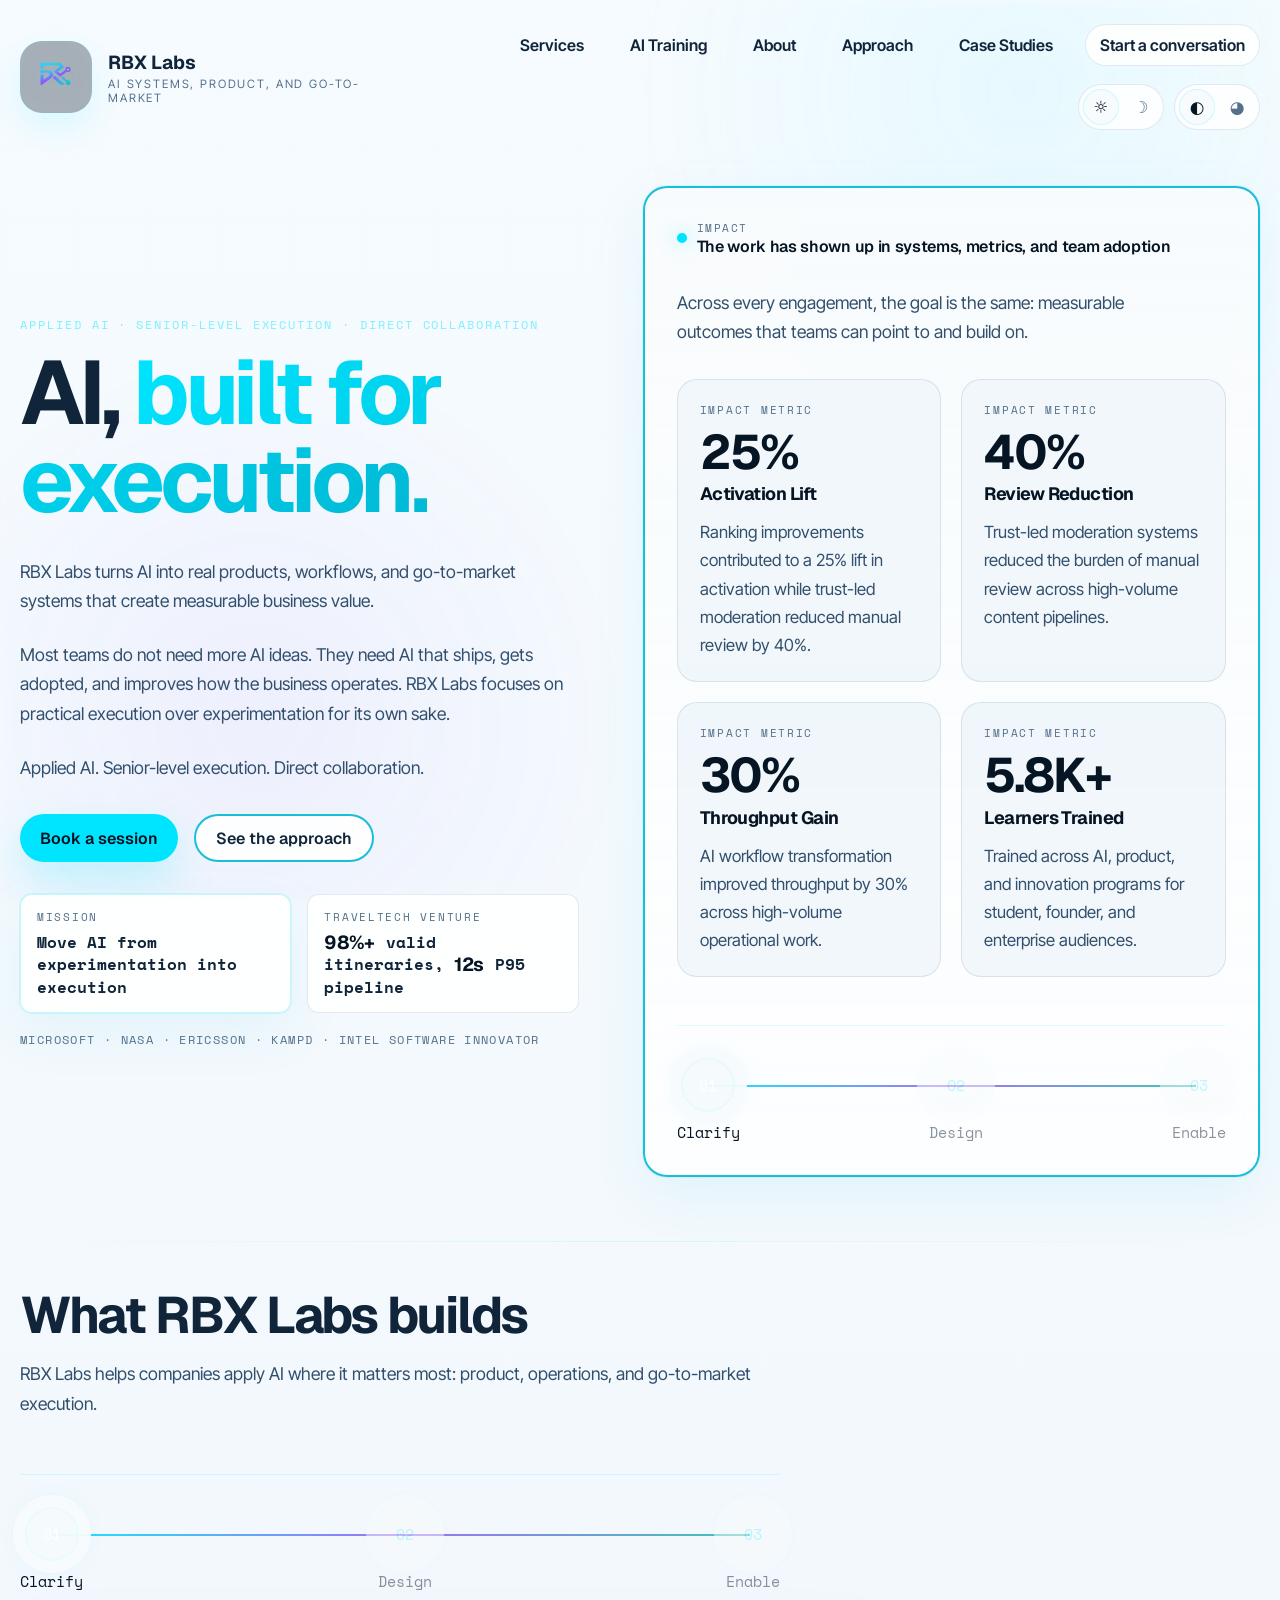
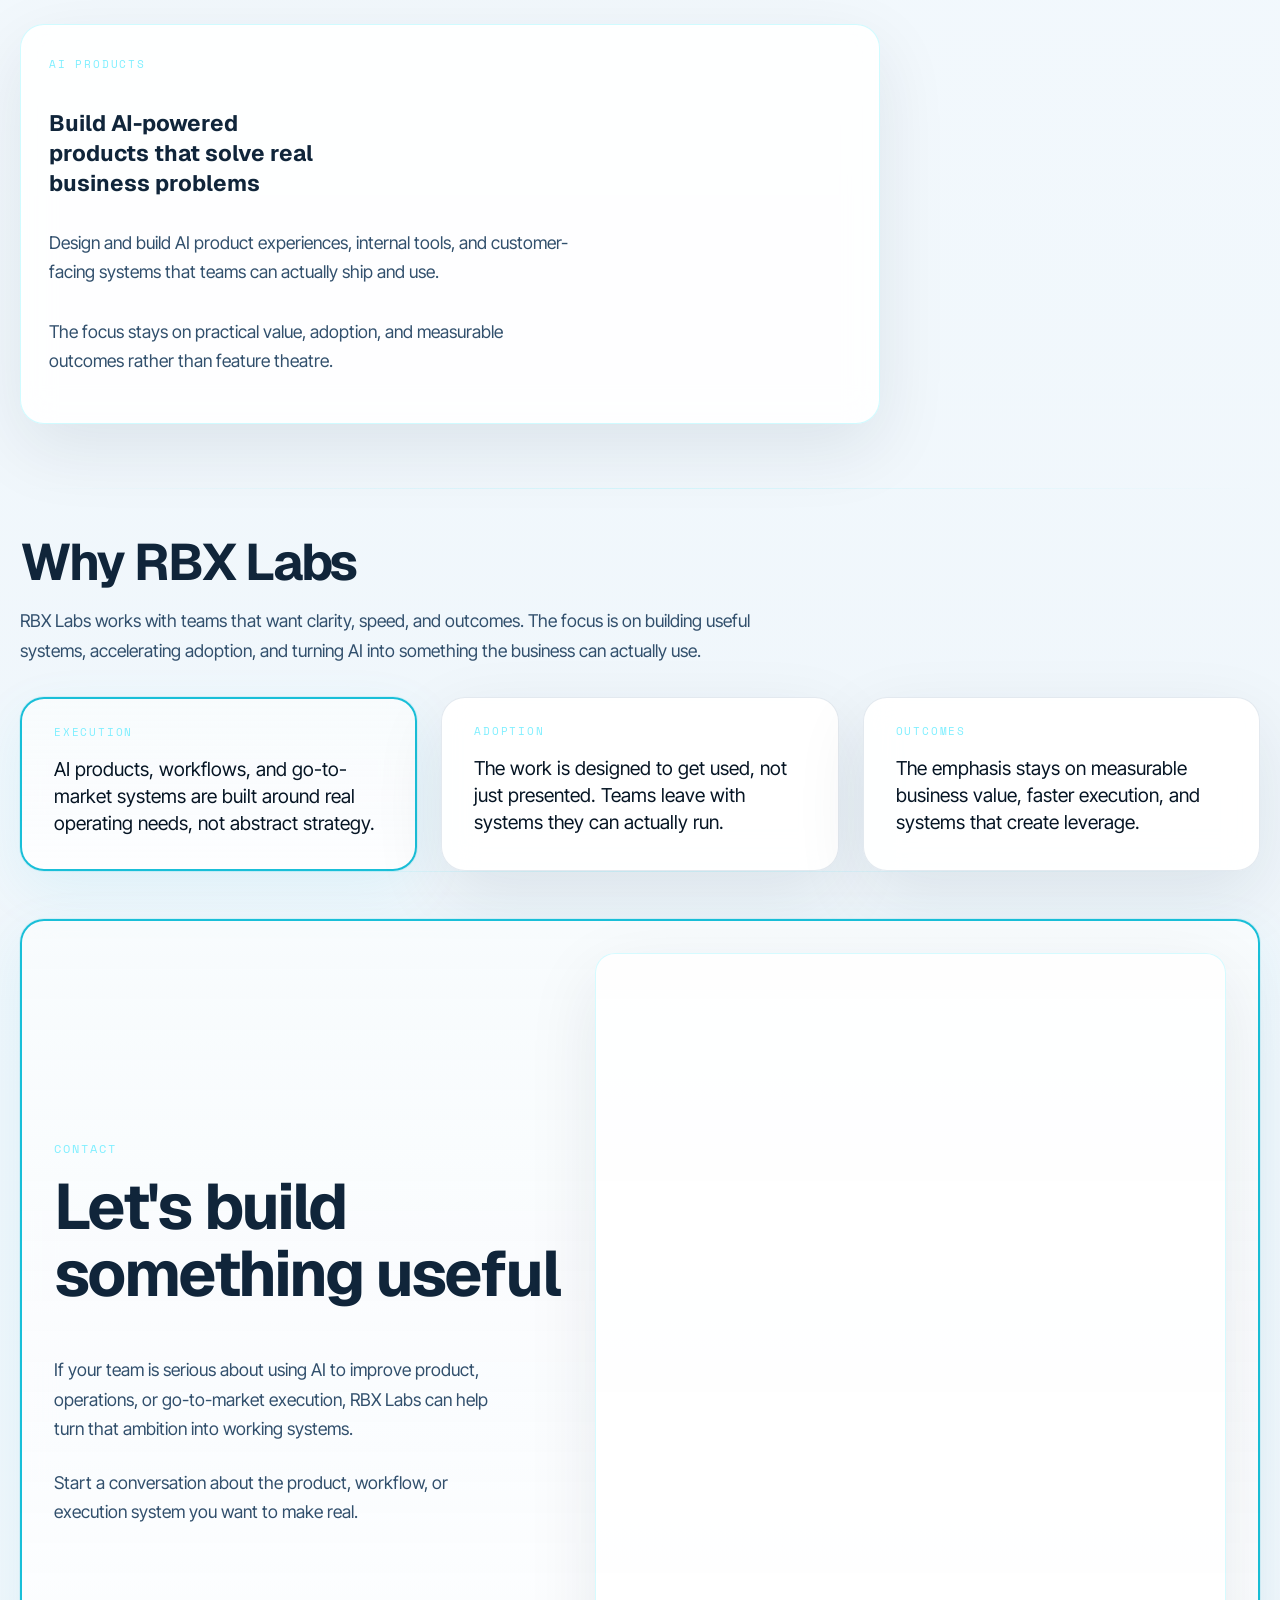
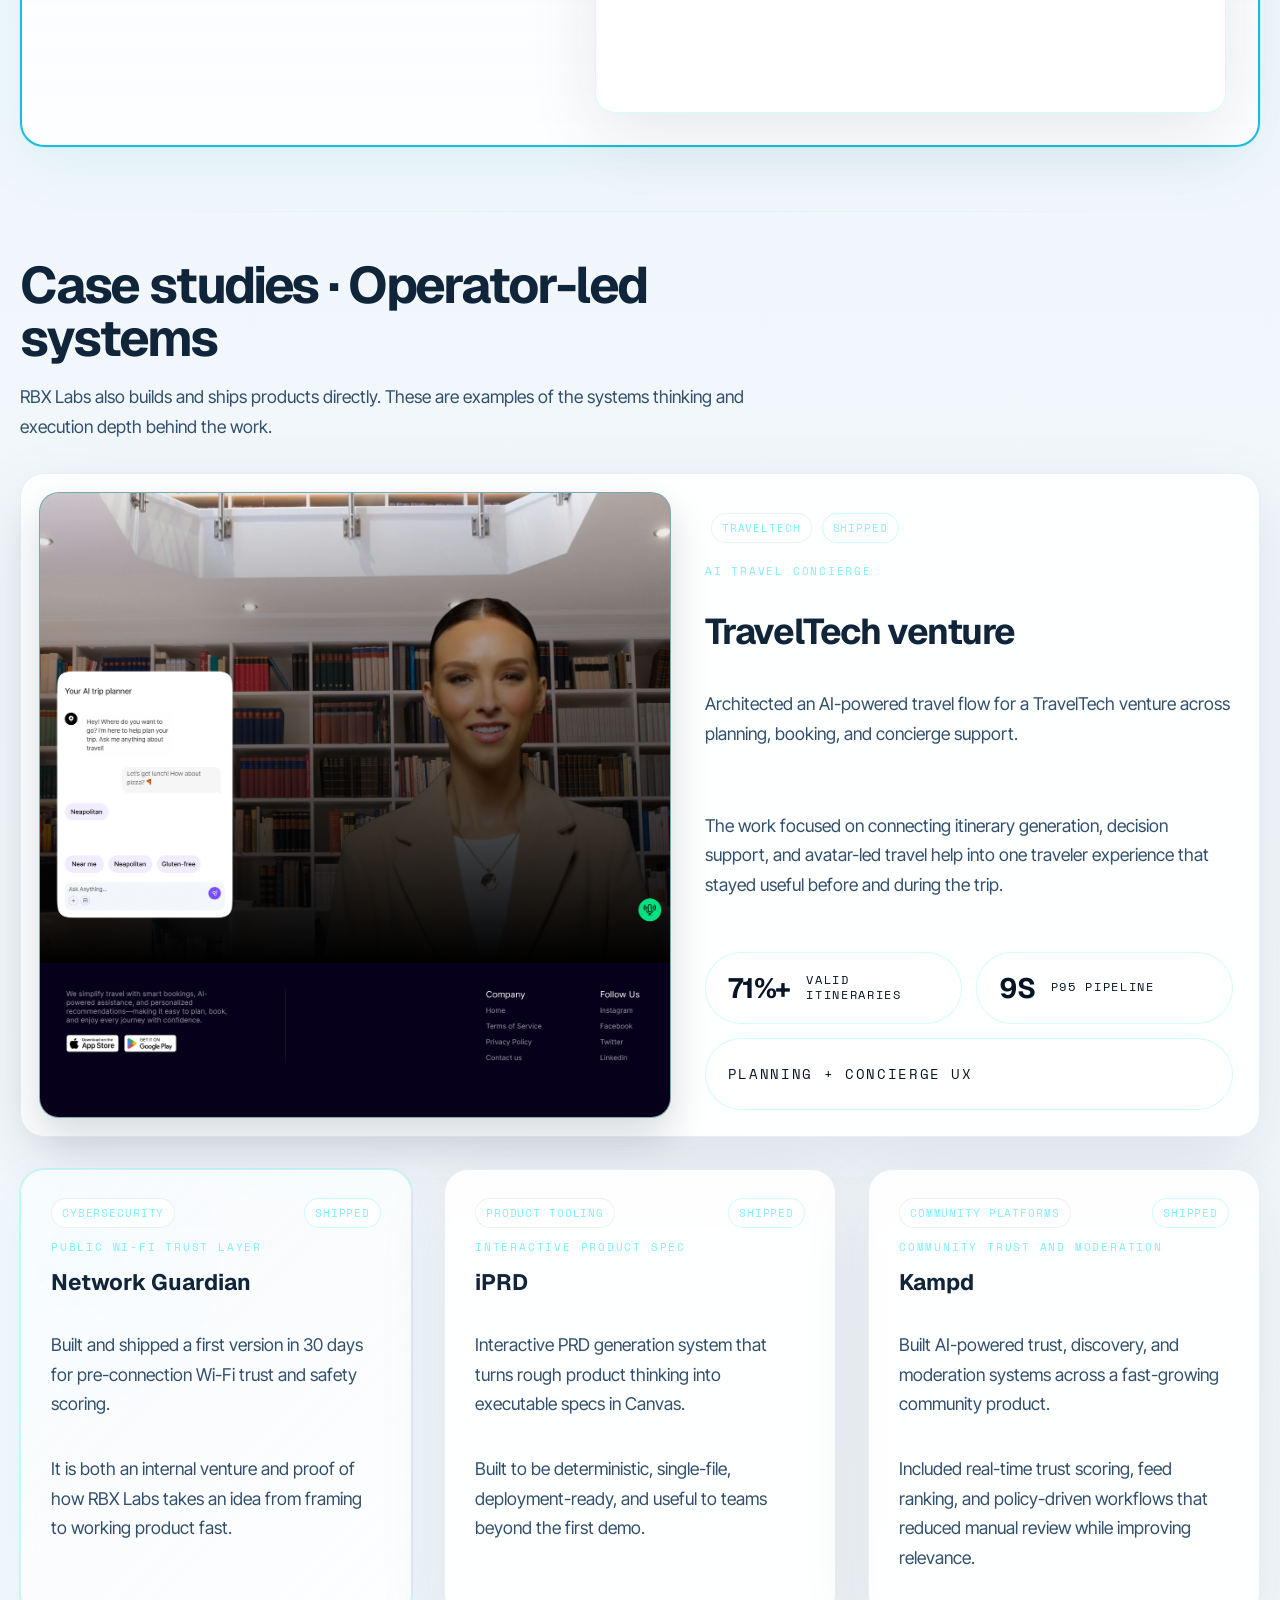
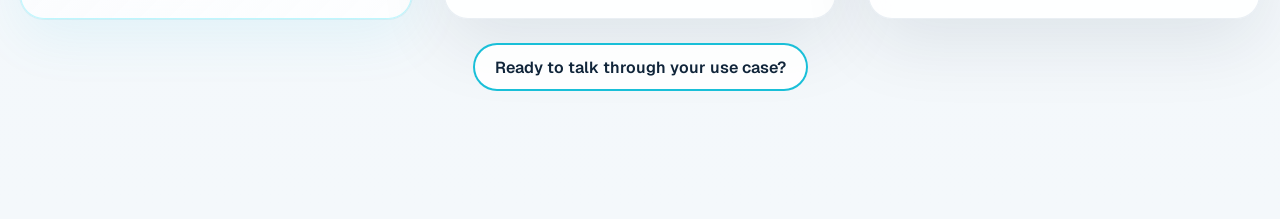
==== commit 3c9203f1: "Fixed copy" ====
--- a/index.html
+++ b/index.html
@@ -6,7 +6,7 @@
   <title>RBX Labs</title>
   <meta
     name="description"
-    content="RBX Labs helps teams with AI training, product strategy, AI advisory, and GTM consulting."
+    content="RBX Labs turns AI into real products, workflows, and go-to-market systems that create measurable business value."
   />
   <link rel="icon" type="image/png" sizes="1024x1024" href="rbx-logo.png" />
   <link rel="shortcut icon" href="rbx-logo.png" />
@@ -77,21 +77,19 @@
   <main class="page-shell" id="top">
     <section class="hero">
       <div class="hero-copy reveal">
-        <p class="eyebrow">Founder-led &middot; Hands-on &middot; Ships in weeks</p>
+        <p class="eyebrow">Applied AI &middot; Senior-level execution &middot; Direct collaboration</p>
         <h1>
-          Build AI products
-          <span class="gradient-text">that actually ship.</span>
+          AI,
+          <span class="gradient-text">built for execution.</span>
         </h1>
         <p class="hero-body">
-          RBX Labs is a founder-led AI studio by Rishabh Banga.
+          RBX Labs turns AI into real products, workflows, and go-to-market systems that create measurable business value.
         </p>
         <p class="hero-body">
-          I work with founders, product teams, and operators to turn AI from
-          experimentation into real products, workflows, and go-to-market execution
-          without getting stuck in endless pilots or abstract strategy.
+          Most teams do not need more AI ideas. They need AI that ships, gets adopted, and improves how the business operates. RBX Labs focuses on practical execution over experimentation for its own sake.
         </p>
         <p class="hero-body">
-          No account managers. No handoff to a junior team. You work directly with the person who built the system.
+          Applied AI. Senior-level execution. Direct collaboration.
         </p>
 
         <div class="hero-actions">
@@ -100,7 +98,7 @@
             href="#"
             data-calendly-link="https://calendly.com/rishabhbanga/ai-strategy-rishabh?hide_gdpr_banner=1"
             data-booking-title="Book a strategy session"
-            data-booking-body="Bring the AI product, workflow, or GTM question you are trying to make real. We’ll use the session to get clear on what to build, what is getting in the way, and what should happen next."
+            data-booking-body="Bring the AI product, workflow, or go-to-market question you want to make real. The session is used to clarify what to build, where AI fits, and what should happen next."
           >
             Book a session
           </a>
@@ -109,8 +107,8 @@
 
         <div class="hero-proof">
           <div class="proof-chip">
-            <span class="proof-label">Engagements</span>
-            <span class="proof-value">Training, product strategy, applied AI, GTM</span>
+            <span class="proof-label">Mission</span>
+            <span class="proof-value">Move AI from experimentation into execution</span>
           </div>
           <div class="proof-chip">
             <span class="proof-label">TravelTech venture</span>
@@ -185,9 +183,9 @@
 
     <section class="services-section" id="services">
       <div class="section-heading reveal">
-        <h2>Where the work actually starts</h2>
+        <h2>What RBX Labs builds</h2>
         <p class="section-copy">
-          I don’t run generic consulting engagements. Teams usually start with a scoped training, strategy, or system design engagement that leads to a concrete next step.
+          RBX Labs helps companies apply AI where it matters most: product, operations, and go-to-market execution.
         </p>
       </div>
 
@@ -210,24 +208,24 @@
 
         <div class="services-stage-panels">
           <article class="service-card service-stage-card" data-service-panel="clarify">
-            <span class="micro-label">AI training + product strategy</span>
-            <h3>Get the team aligned on what is worth building</h3>
-            <p>Start with half-day workshops, working sessions, or a short discovery sprint that moves AI from vague interest to real priorities.</p>
-            <p>Use this stage to align on the workflow, the user, the constraint set, and what not to build before execution starts.</p>
+            <span class="micro-label">AI Products</span>
+            <h3>Build AI-powered products that solve real business problems</h3>
+            <p>Design and build AI product experiences, internal tools, and customer-facing systems that teams can actually ship and use.</p>
+            <p>The focus stays on practical value, adoption, and measurable outcomes rather than feature theatre.</p>
           </article>
 
           <article class="service-card service-stage-card" data-service-panel="design" hidden>
-            <span class="micro-label">Applied AI systems</span>
-            <h3>Turn the idea into a system people can actually use</h3>
-            <p>Shape copilots, workflows, internal tools, and operating models around what can ship in weeks and work in practice.</p>
-            <p>This stage usually ends with a system design, execution path, success criteria, and a working prototype direction.</p>
+            <span class="micro-label">AI Workflows</span>
+            <h3>Create workflows that improve how the business operates</h3>
+            <p>Build operational workflows that reduce manual work, improve speed, and help teams operate more effectively.</p>
+            <p>The outcome is a usable system that fits real constraints and can be owned by the team after delivery.</p>
           </article>
 
           <article class="service-card service-stage-card" data-service-panel="enable" hidden>
-            <span class="micro-label">GTM + team enablement</span>
-            <h3>Make sure the work lands with the team and the market</h3>
-            <p>Support rollout, team adoption, messaging, ICP alignment, and launch structure so the work does not stall after delivery.</p>
-            <p>The goal is not just a shipped feature. It is a system the team can run with, explain clearly, and extend without outside dependence.</p>
+            <span class="micro-label">Go-to-Market Systems</span>
+            <h3>Build AI-enabled execution across the funnel</h3>
+            <p>Create systems for research, content, outreach, qualification, and sales support so go-to-market execution gets faster and sharper.</p>
+            <p>The goal is not to experiment with AI. The goal is to put it to work.</p>
           </article>
         </div>
       </div>
@@ -235,24 +233,24 @@
 
     <section class="trust-band-section">
       <div class="section-heading reveal">
-        <h2>Three things that tell you if this is worth a conversation</h2>
+        <h2>Why RBX Labs</h2>
         <p class="section-copy">
-          One proof point, one buyer fit signal, and one clear outcome. That is usually enough to know whether the conversation is worth having.
+          RBX Labs works with teams that want clarity, speed, and outcomes. The focus is on building useful systems, accelerating adoption, and turning AI into something the business can actually use.
         </p>
       </div>
 
       <div class="service-grid trust-band-grid">
         <article class="service-card result-card result-card-featured reveal">
-          <span class="micro-label">Case proof</span>
-          <p>Kampd feed ranking improved activation by 25% while trust-led moderation reduced manual review by 40%.</p>
+          <span class="micro-label">Execution</span>
+          <p>AI products, workflows, and go-to-market systems are built around real operating needs, not abstract strategy.</p>
         </article>
         <article class="service-card result-card reveal reveal-delay-1">
-          <span class="micro-label">Best fit</span>
-          <p>Founders, product teams, and operators trying to move past AI experiments and ship something real.</p>
+          <span class="micro-label">Adoption</span>
+          <p>The work is designed to get used, not just presented. Teams leave with systems they can actually run.</p>
         </article>
         <article class="service-card result-card reveal reveal-delay-3">
-          <span class="micro-label">Typical outcome</span>
-          <p>Teams get to a first usable workflow, a sharper roadmap, and a clearer launch motion faster.</p>
+          <span class="micro-label">Outcomes</span>
+          <p>The emphasis stays on measurable business value, faster execution, and systems that create leverage.</p>
         </article>
       </div>
     </section>
@@ -260,15 +258,16 @@
     <section class="contact-section reveal" id="contact">
       <div class="contact-card">
         <div class="contact-copy">
-          <h2>If you're serious about moving past AI experiments, let’s talk</h2>
-          <p class="section-copy cta-note">A short working session for founders, product leaders, and operators who need clarity on what to build next.</p>
-          <p class="section-copy cta-note">Pick a time that works for you and I’ll come prepared to talk through your product, workflow, or launch question.</p>
+          <p class="eyebrow">Contact</p>
+          <h2>Let&apos;s build something useful</h2>
+          <p class="section-copy cta-note">If your team is serious about using AI to improve product, operations, or go-to-market execution, RBX Labs can help turn that ambition into working systems.</p>
+          <p class="section-copy cta-note">Start a conversation about the product, workflow, or execution system you want to make real.</p>
         </div>
         <div class="contact-booking">
           <div
             class="calendly-inline-widget"
             data-url="https://calendly.com/rishabhbanga/ai-strategy-rishabh?hide_gdpr_banner=1"
-            aria-label="Book a session with Rishabh Banga"
+            aria-label="Book a session with RBX Labs"
           ></div>
         </div>
       </div>
@@ -278,8 +277,8 @@
       <div class="section-heading reveal">
         <h2>Case studies &middot; Operator-led systems</h2>
         <p class="section-copy">
-          I also build and ship products directly. These are examples of the kind of systems thinking
-          and execution depth I bring into client work.
+          RBX Labs also builds and ships products directly. These are examples of the systems thinking
+          and execution depth behind the work.
         </p>
       </div>
 
@@ -322,7 +321,7 @@
           <span class="micro-label">Public Wi-Fi trust layer</span>
           <h3>Network Guardian</h3>
           <p>Built and shipped a first version in 30 days for pre-connection Wi-Fi trust and safety scoring.</p>
-          <p>It is both an internal venture and proof that I can take an idea from framing to working product fast.</p>
+          <p>It is both an internal venture and proof of how RBX Labs takes an idea from framing to working product fast.</p>
         </article>
         <article class="service-card selected-build reveal reveal-delay-1">
           <div class="build-meta">
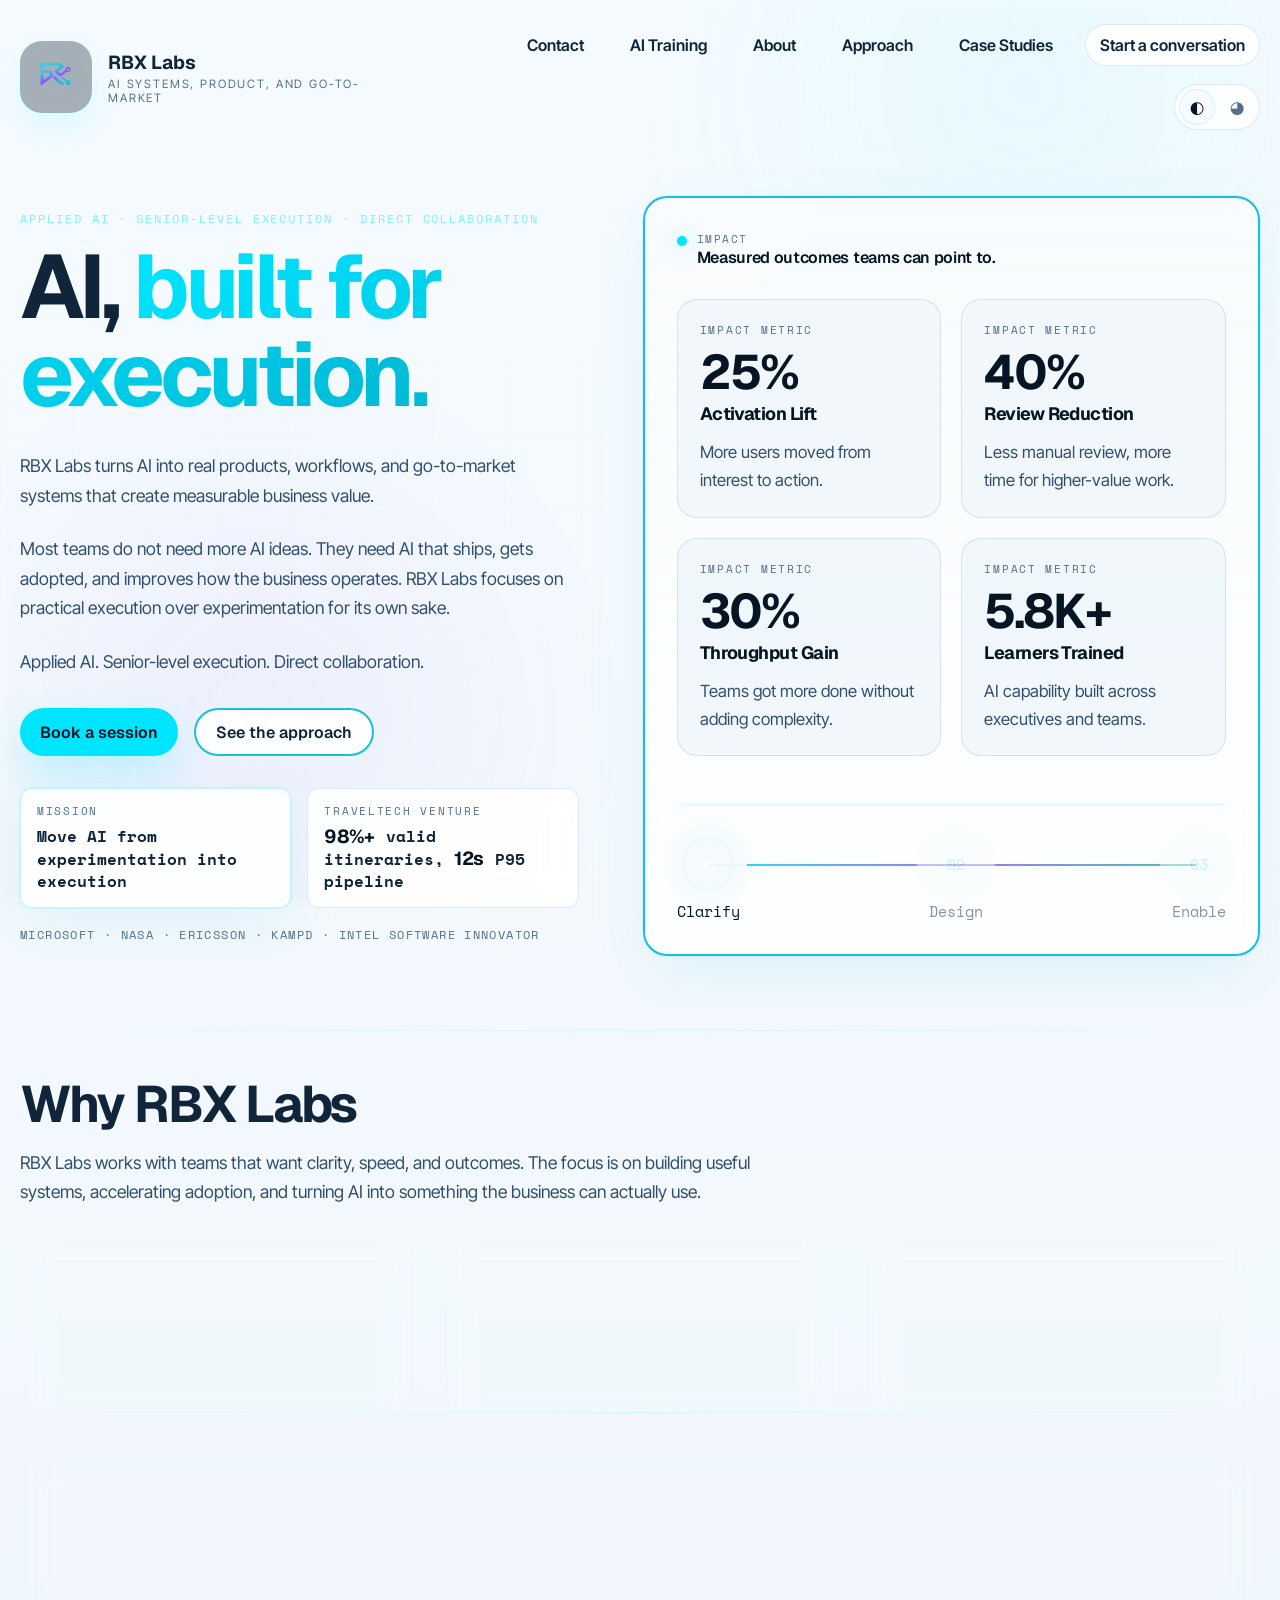
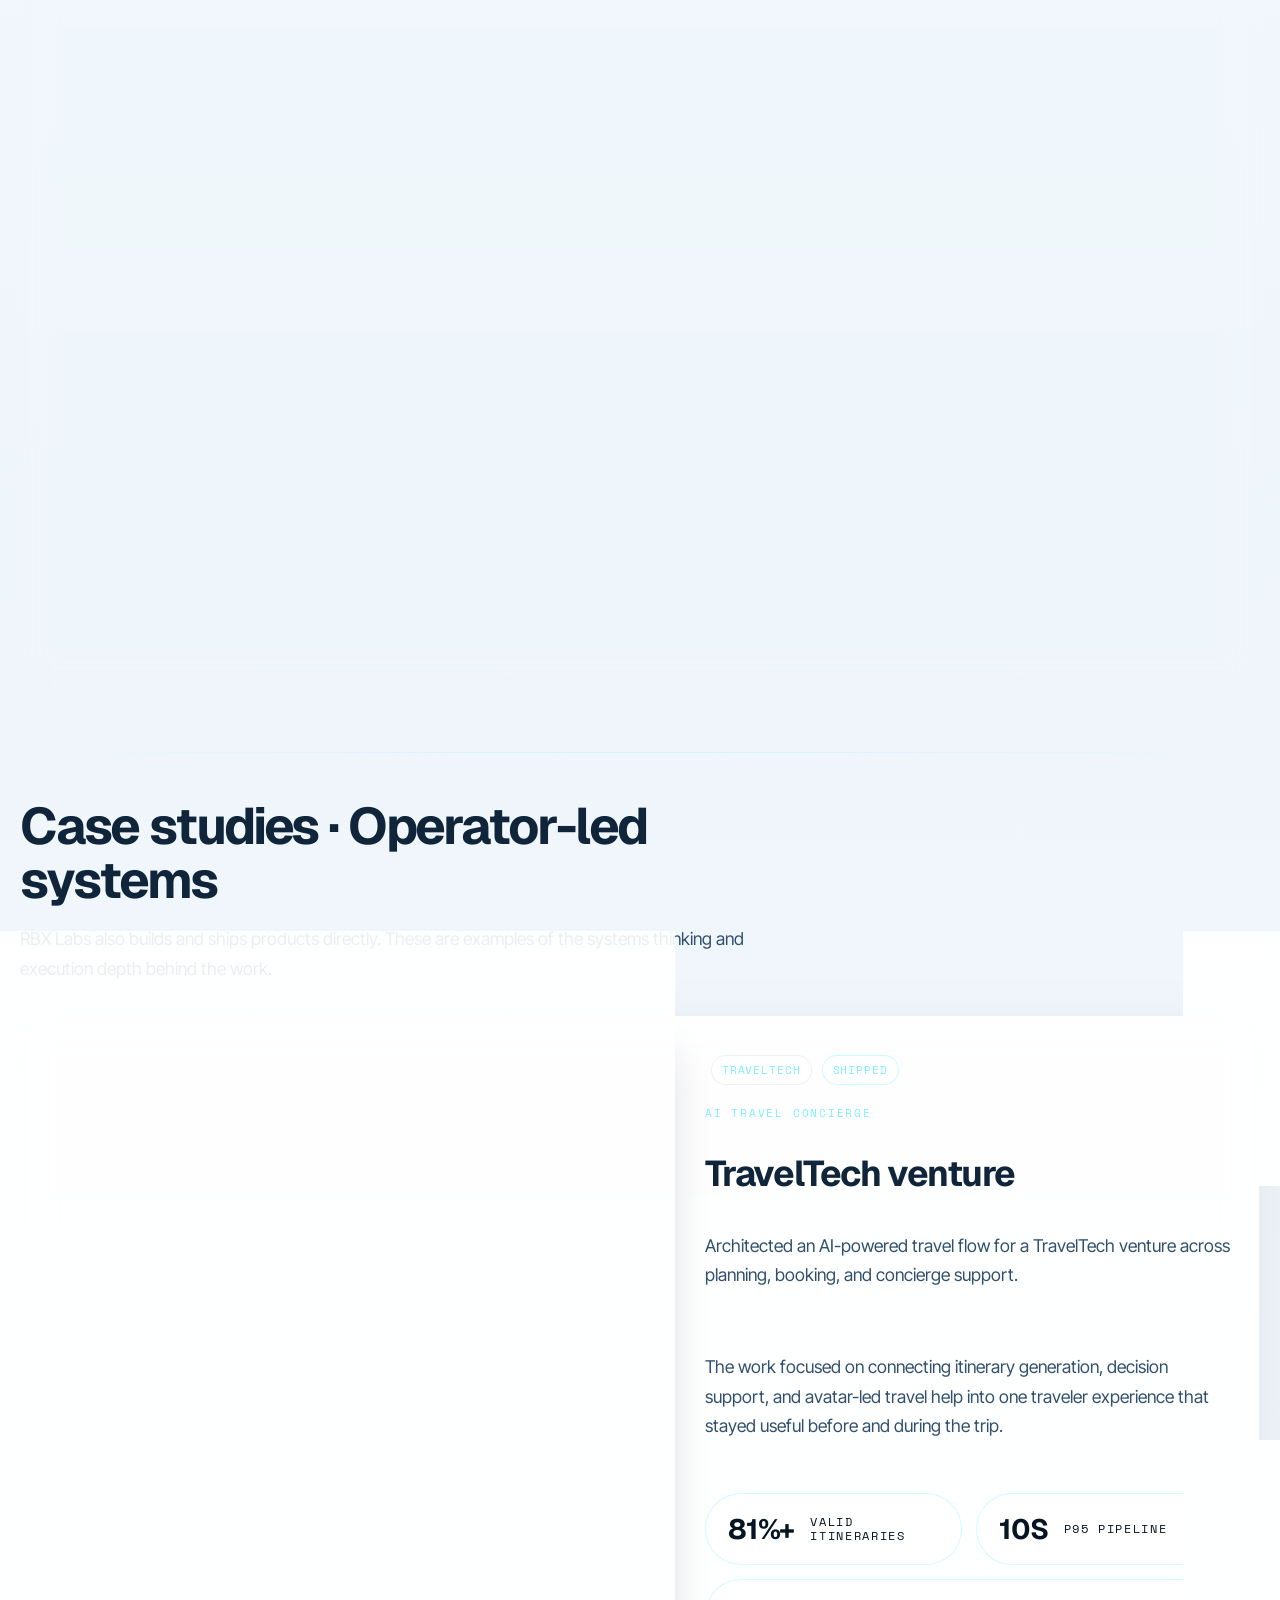
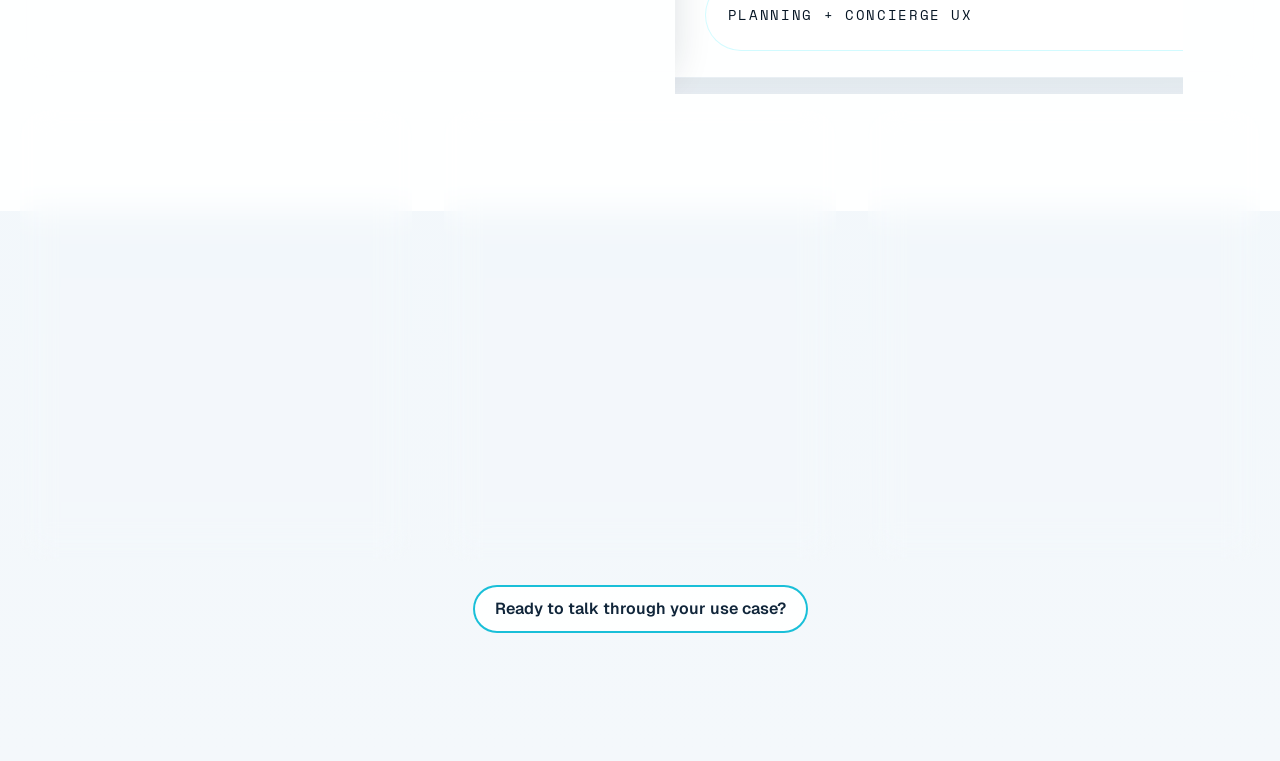
==== commit fc0bf969: "Fixed awkward design choices & copy" ====
--- a/index.html
+++ b/index.html
@@ -47,7 +47,7 @@
     </a>
 
     <nav class="site-nav" aria-label="Primary">
-      <a href="#services">Services</a>
+      <a href="#contact">Contact</a>
       <a href="ai-training.html">AI Training</a>
       <a href="about.html">About</a>
       <a href="approach.html">Approach</a>
@@ -128,38 +128,34 @@
             <span class="status-dot" aria-hidden="true"></span>
             <span class="status-copy">
               <span class="status-kicker">Impact</span>
-              <span class="status-readout">The work has shown up in systems, metrics, and team adoption</span>
+              <span class="status-readout">Measured outcomes teams can point to.</span>
             </span>
           </div>
-
-          <p class="approach-model-copy">
-            Across every engagement, the goal is the same: measurable outcomes that teams can point to and build on.
-          </p>
 
           <div class="signal-grid">
             <article class="signal-metric">
               <span class="metric-label">Impact metric</span>
               <strong class="metric-readout"><span class="countup" data-target="25" data-suffix="%">25%</span></strong>
               <span class="metric-title">Activation Lift</span>
-              <span class="metric-note">Ranking improvements contributed to a 25% lift in activation while trust-led moderation reduced manual review by 40%.</span>
+              <span class="metric-note">More users moved from interest to action.</span>
             </article>
             <article class="signal-metric">
               <span class="metric-label">Impact metric</span>
               <strong class="metric-readout"><span class="countup" data-target="40" data-suffix="%">40%</span></strong>
               <span class="metric-title">Review Reduction</span>
-              <span class="metric-note">Trust-led moderation systems reduced the burden of manual review across high-volume content pipelines.</span>
+              <span class="metric-note">Less manual review, more time for higher-value work.</span>
             </article>
             <article class="signal-metric">
               <span class="metric-label">Impact metric</span>
               <strong class="metric-readout"><span class="countup" data-target="30" data-suffix="%">30%</span></strong>
               <span class="metric-title">Throughput Gain</span>
-              <span class="metric-note">AI workflow transformation improved throughput by 30% across high-volume operational work.</span>
+              <span class="metric-note">Teams got more done without adding complexity.</span>
             </article>
             <article class="signal-metric">
               <span class="metric-label">Impact metric</span>
               <strong class="metric-readout"><span class="countup" data-target="5.8" data-decimals="1" data-suffix="K+">5.8K+</span></strong>
               <span class="metric-title">Learners Trained</span>
-              <span class="metric-note">Trained across AI, product, and innovation programs for student, founder, and enterprise audiences.</span>
+              <span class="metric-note">AI capability built across executives and teams.</span>
             </article>
           </div>
           <div class="process-track" aria-label="Engagement phases" data-track-autoplay="true">
@@ -178,56 +174,6 @@
             </div>
           </div>
         </section>
-      </div>
-    </section>
-
-    <section class="services-section" id="services">
-      <div class="section-heading reveal">
-        <h2>What RBX Labs builds</h2>
-        <p class="section-copy">
-          RBX Labs helps companies apply AI where it matters most: product, operations, and go-to-market execution.
-        </p>
-      </div>
-
-      <div class="services-stage-switcher reveal">
-        <div class="process-track services-track" aria-label="Service stages">
-          <div class="track-line"></div>
-          <button class="track-step active" type="button" data-service-step="clarify" aria-pressed="true">
-            <span class="track-icon">01</span>
-            <span class="track-label">Clarify</span>
-          </button>
-          <button class="track-step" type="button" data-service-step="design" aria-pressed="false">
-            <span class="track-icon">02</span>
-            <span class="track-label">Design</span>
-          </button>
-          <button class="track-step" type="button" data-service-step="enable" aria-pressed="false">
-            <span class="track-icon">03</span>
-            <span class="track-label">Enable</span>
-          </button>
-        </div>
-
-        <div class="services-stage-panels">
-          <article class="service-card service-stage-card" data-service-panel="clarify">
-            <span class="micro-label">AI Products</span>
-            <h3>Build AI-powered products that solve real business problems</h3>
-            <p>Design and build AI product experiences, internal tools, and customer-facing systems that teams can actually ship and use.</p>
-            <p>The focus stays on practical value, adoption, and measurable outcomes rather than feature theatre.</p>
-          </article>
-
-          <article class="service-card service-stage-card" data-service-panel="design" hidden>
-            <span class="micro-label">AI Workflows</span>
-            <h3>Create workflows that improve how the business operates</h3>
-            <p>Build operational workflows that reduce manual work, improve speed, and help teams operate more effectively.</p>
-            <p>The outcome is a usable system that fits real constraints and can be owned by the team after delivery.</p>
-          </article>
-
-          <article class="service-card service-stage-card" data-service-panel="enable" hidden>
-            <span class="micro-label">Go-to-Market Systems</span>
-            <h3>Build AI-enabled execution across the funnel</h3>
-            <p>Create systems for research, content, outreach, qualification, and sales support so go-to-market execution gets faster and sharper.</p>
-            <p>The goal is not to experiment with AI. The goal is to put it to work.</p>
-          </article>
-        </div>
       </div>
     </section>
 
--- a/styles.css
+++ b/styles.css
@@ -247,6 +247,10 @@
   background: color-mix(in srgb, var(--surface-panel) 94%, transparent);
 }
 
+.display-group[aria-label="Color mode"] {
+  display: none;
+}
+
 .display-option {
   border: 0;
   background: transparent;
@@ -1054,7 +1058,7 @@
 
 .card-topline {
   display: inline-flex;
-  align-items: center;
+  align-items: flex-start;
   gap: 10px;
   margin-bottom: var(--space-xl);
   color: var(--cyan-soft);
@@ -1064,6 +1068,7 @@
 .status-dot {
   width: 10px;
   height: 10px;
+  margin-top: 0.28rem;
   border-radius: 50%;
   background: var(--cyan);
   box-shadow: 0 0 18px rgba(0, 229, 255, 0.5);
@@ -1273,14 +1278,63 @@
 }
 
 .training-page .contact-card {
-  grid-template-columns: minmax(0, 1fr) auto;
+  grid-template-columns: minmax(0, 1.05fr) minmax(320px, 0.95fr);
 }
 
 .training-page .contact-actions {
   display: flex;
   flex-direction: column;
-  justify-content: center;
   gap: var(--space-md);
+}
+
+.training-next-step-panel {
+  display: flex;
+  flex-direction: column;
+  justify-content: space-between;
+  gap: var(--space-lg);
+  padding: 24px;
+  min-height: 100%;
+  border-radius: var(--radius-md);
+  border: 1px solid rgba(0, 229, 255, 0.14);
+  background:
+    radial-gradient(circle at top right, rgba(0, 229, 255, 0.08), transparent 46%),
+    color-mix(in srgb, var(--surface-panel) 94%, transparent);
+}
+
+.training-next-step-panel h3 {
+  margin: 0;
+  max-width: 18ch;
+  font-size: clamp(1.45rem, 2vw, 1.9rem);
+  line-height: 1.1;
+  letter-spacing: -0.03em;
+}
+
+.training-next-step-list {
+  margin: 0;
+  padding: 0;
+  list-style: none;
+  display: grid;
+  gap: 12px;
+}
+
+.training-next-step-list li {
+  display: flex;
+  align-items: flex-start;
+  gap: 12px;
+  color: var(--text);
+  font-size: 1rem;
+  line-height: 1.55;
+}
+
+.training-next-step-list li::before {
+  content: "";
+  flex: 0 0 9px;
+  width: 9px;
+  height: 9px;
+  margin-top: 0.45rem;
+  border-radius: 999px;
+  background: var(--cyan);
+  box-shadow: 0 0 16px rgba(0, 229, 255, 0.32);
 }
 
 .signal-grid {
@@ -1800,24 +1854,23 @@
 }
 
 .about-contact-card {
-  grid-template-columns: 1fr;
-  justify-items: center;
-  gap: var(--space-md);
-  max-width: 640px;
+  grid-template-columns: minmax(0, 1.05fr) minmax(320px, 0.95fr);
+  justify-items: stretch;
+  gap: var(--space-lg);
   margin: 0 auto;
-  padding: 28px 32px;
-  text-align: center;
+  padding: var(--space-xl);
+  text-align: left;
 }
 
 .about-contact-card .contact-copy {
-  max-width: 34rem;
+  max-width: 36rem;
 }
 
 .about-contact-card h2 {
-  max-width: none;
-  font-size: clamp(1.9rem, 2.6vw, 2.5rem);
-  line-height: 1.05;
-  margin-bottom: var(--space-sm);
+  max-width: 12ch;
+  font-size: clamp(2.3rem, 4vw, 3.4rem);
+  line-height: 1.02;
+  margin-bottom: var(--space-md);
 }
 
 .hero-panel .about-card {
@@ -1858,15 +1911,63 @@
 }
 
 .about-contact-card .section-copy {
-  margin-top: var(--space-sm);
+  margin-top: var(--space-md);
 }
 
 .about-contact-card .contact-actions {
   display: flex;
-  flex-wrap: wrap;
+  flex-direction: column;
   gap: var(--space-md);
-  justify-content: center;
-  margin-top: var(--space-lg);
+}
+
+.about-next-step-panel {
+  display: flex;
+  flex-direction: column;
+  justify-content: space-between;
+  gap: var(--space-lg);
+  padding: 24px;
+  min-height: 100%;
+  border-radius: var(--radius-md);
+  border: 1px solid rgba(0, 229, 255, 0.14);
+  background:
+    radial-gradient(circle at top right, rgba(0, 229, 255, 0.08), transparent 46%),
+    color-mix(in srgb, var(--surface-panel) 94%, transparent);
+}
+
+.about-next-step-panel h3 {
+  margin: 0;
+  max-width: 17ch;
+  font-size: clamp(1.45rem, 2vw, 1.9rem);
+  line-height: 1.1;
+  letter-spacing: -0.03em;
+}
+
+.about-next-step-list {
+  margin: 0;
+  padding: 0;
+  list-style: none;
+  display: grid;
+  gap: 12px;
+}
+
+.about-next-step-list li {
+  display: flex;
+  align-items: flex-start;
+  gap: 12px;
+  color: var(--text);
+  font-size: 1rem;
+  line-height: 1.55;
+}
+
+.about-next-step-list li::before {
+  content: "";
+  flex: 0 0 9px;
+  width: 9px;
+  height: 9px;
+  margin-top: 0.45rem;
+  border-radius: 999px;
+  background: var(--cyan);
+  box-shadow: 0 0 16px rgba(0, 229, 255, 0.32);
 }
 
 .contact-booking {
@@ -2578,6 +2679,10 @@
     width: 100%;
   }
 
+  .training-next-step-panel {
+    padding: var(--space-lg);
+  }
+
   .contact-card {
     justify-content: flex-start;
   }
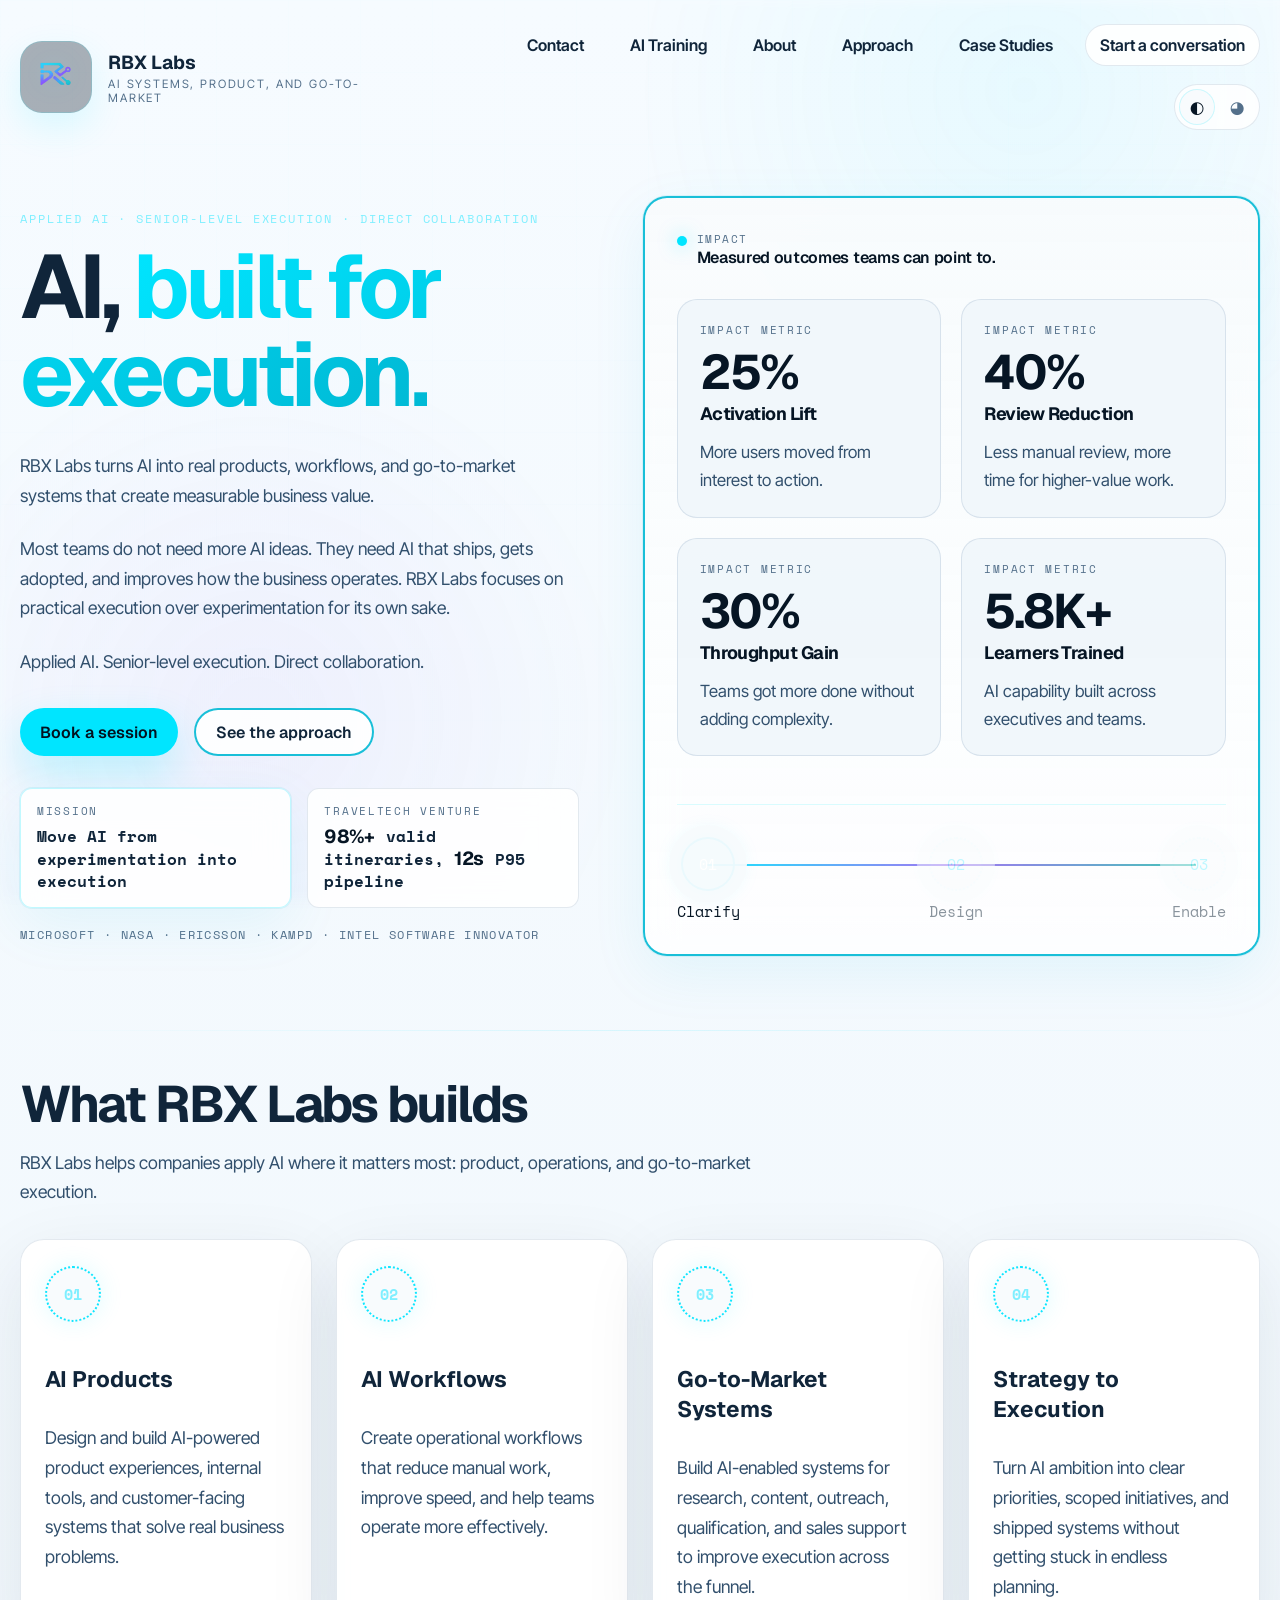
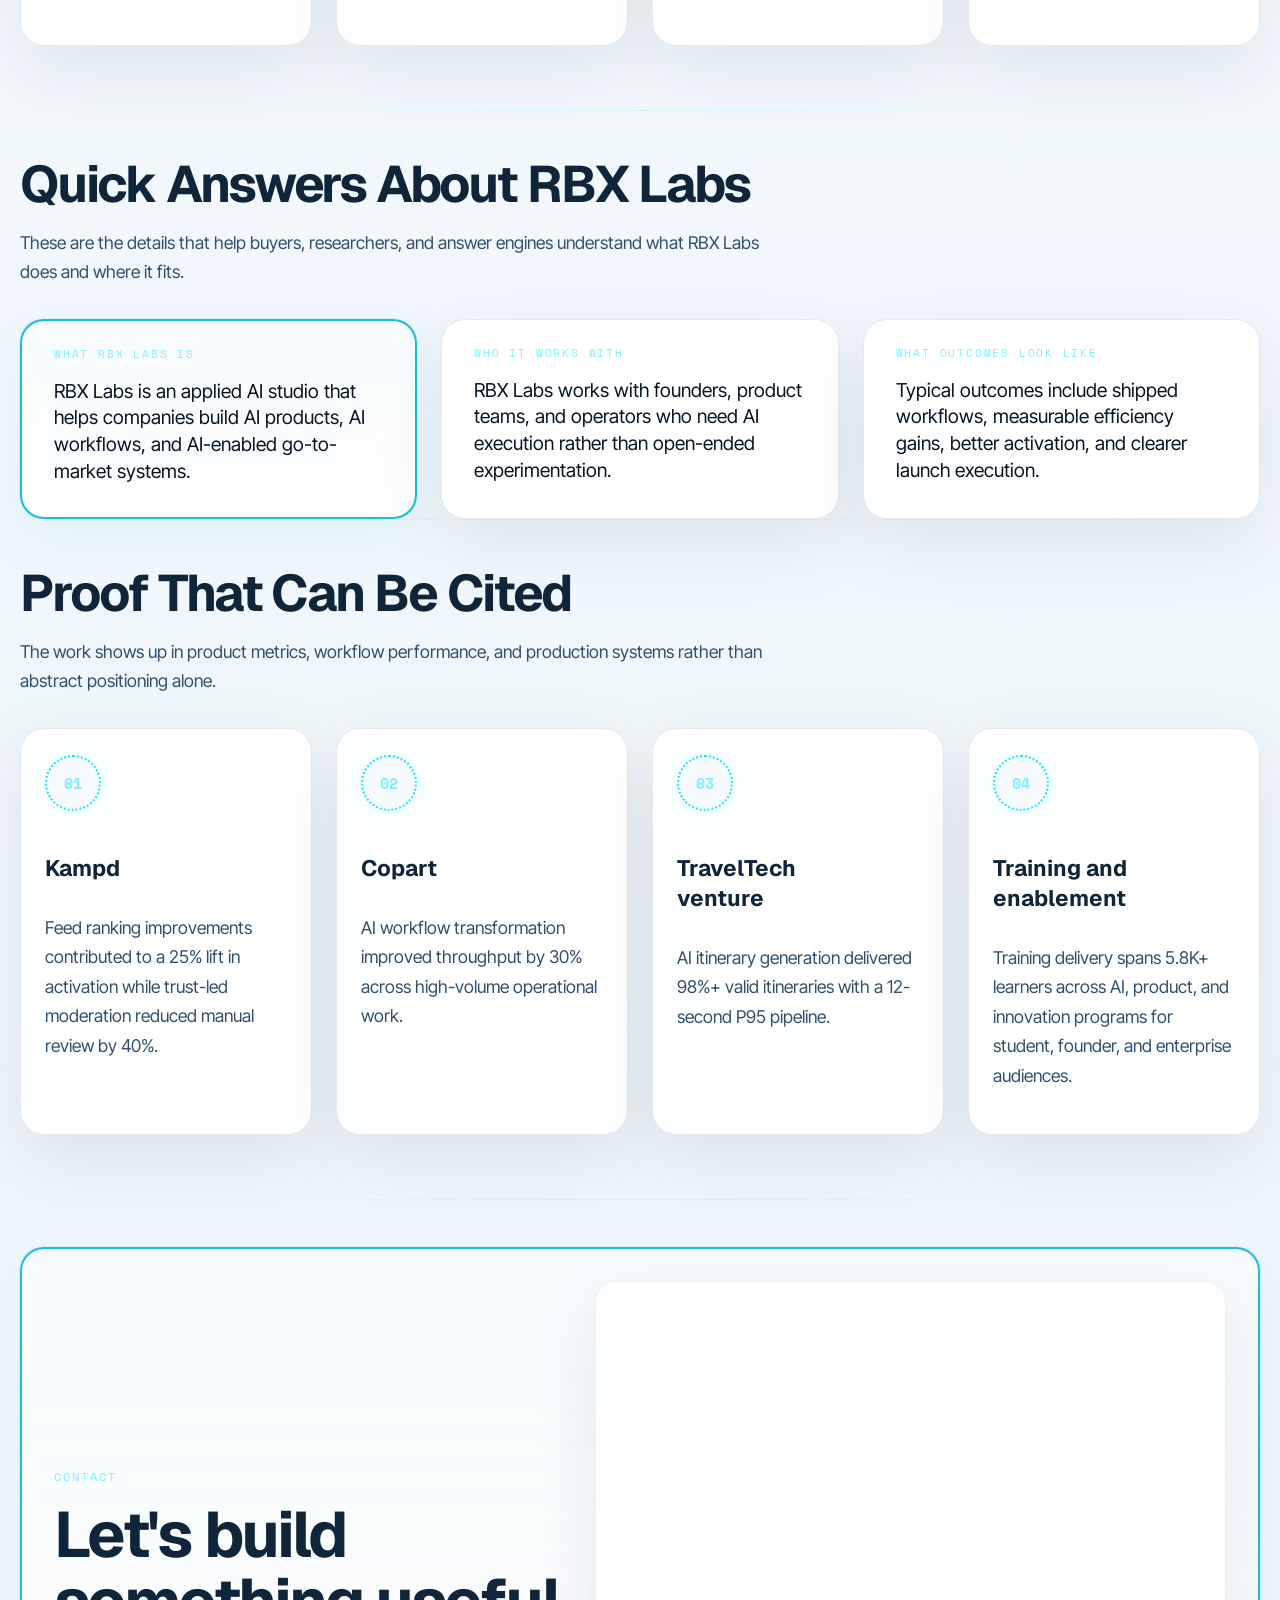
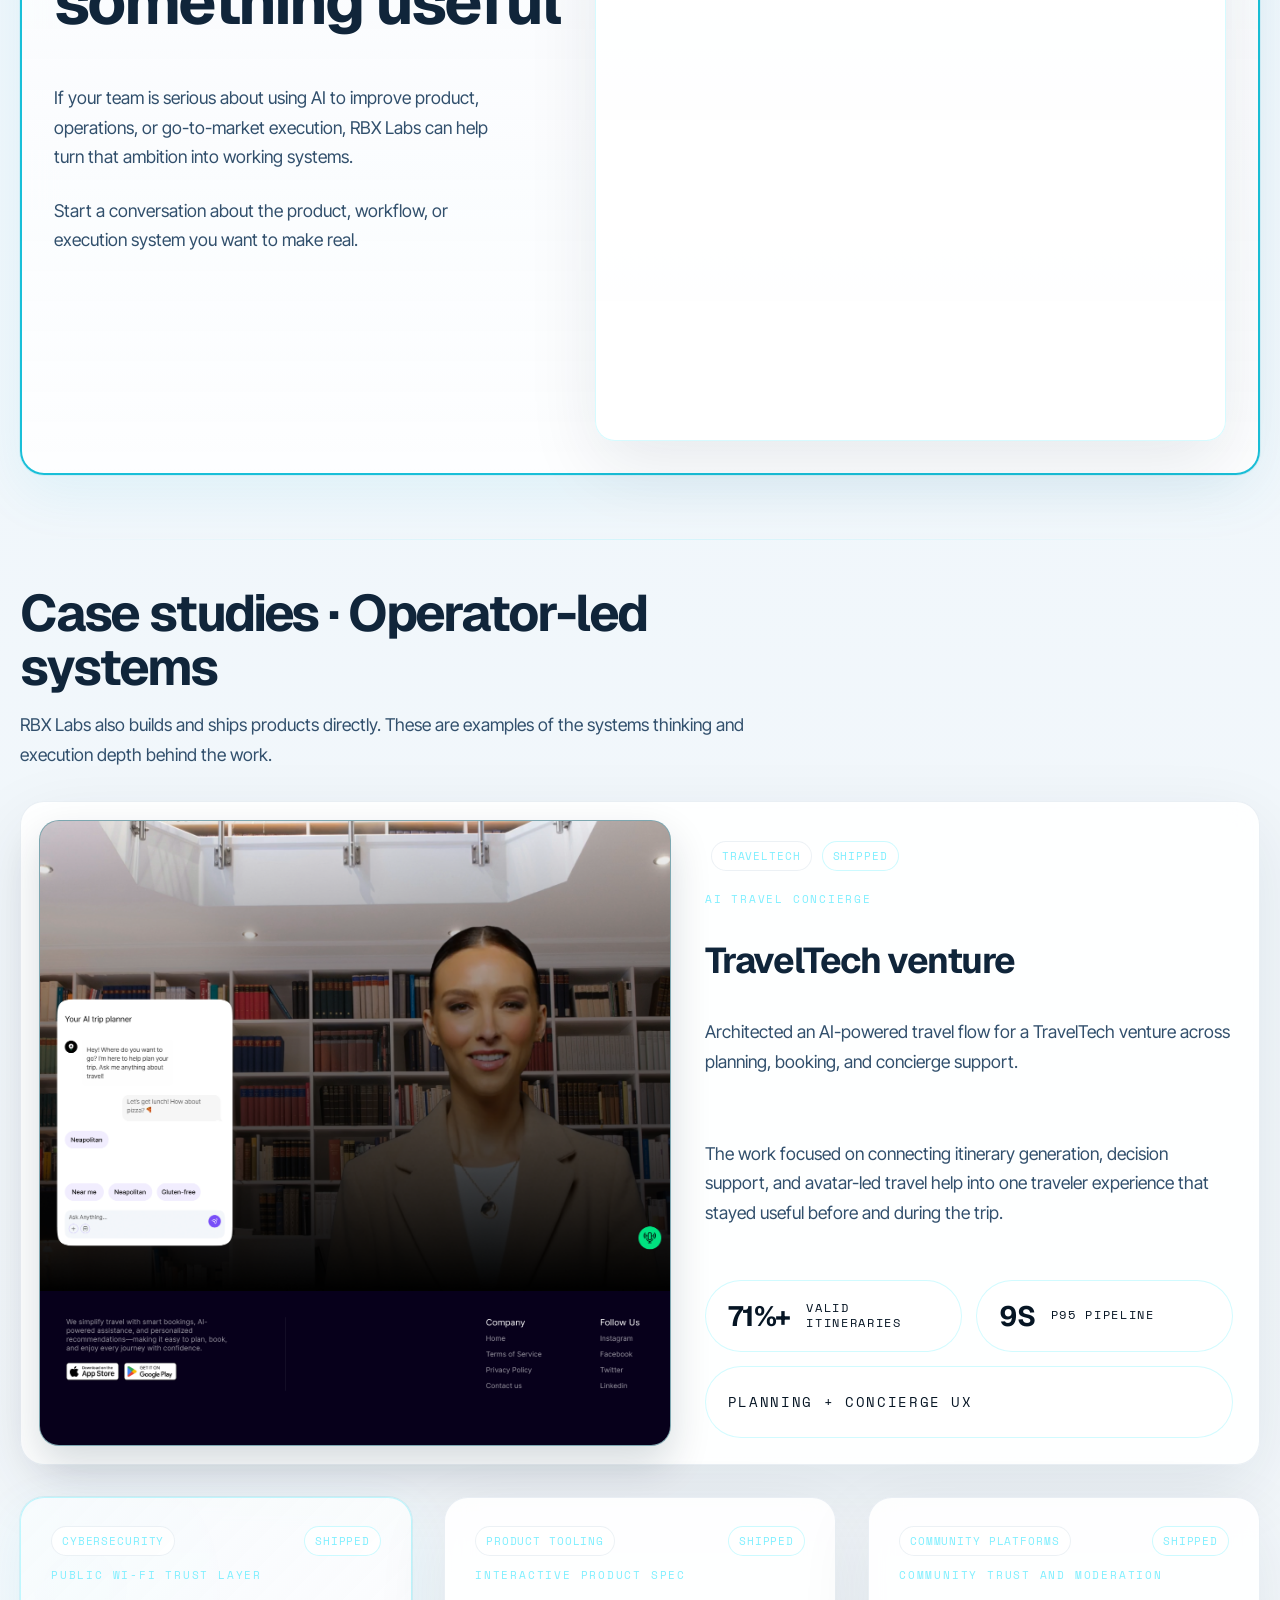
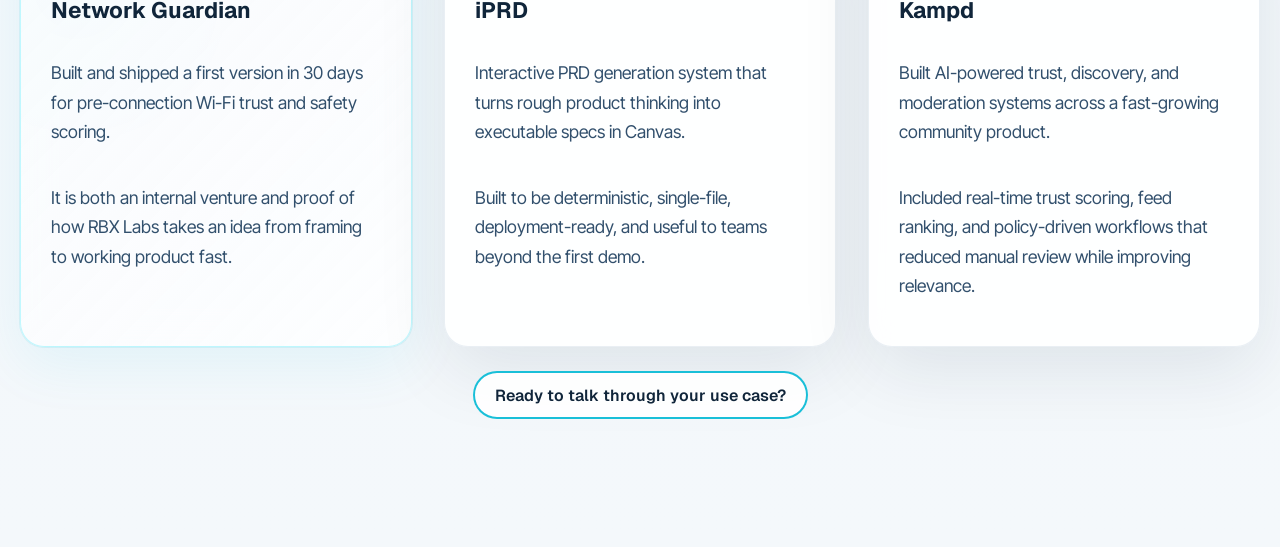
==== commit 7bad7620: "Added AEO support" ====
--- a/index.html
+++ b/index.html
@@ -3,11 +3,22 @@
 <head>
   <meta charset="UTF-8" />
   <meta name="viewport" content="width=device-width, initial-scale=1" />
-  <title>RBX Labs</title>
+  <title>RBX Labs | Applied AI Studio for Products, Workflows, and GTM Systems</title>
   <meta
     name="description"
     content="RBX Labs turns AI into real products, workflows, and go-to-market systems that create measurable business value."
   />
+  <link rel="canonical" href="https://rbx-labs.io/" />
+  <meta property="og:type" content="website" />
+  <meta property="og:site_name" content="RBX Labs" />
+  <meta property="og:title" content="RBX Labs | Applied AI Studio for Products, Workflows, and GTM Systems" />
+  <meta property="og:description" content="RBX Labs turns AI into real products, workflows, and go-to-market systems that create measurable business value." />
+  <meta property="og:url" content="https://rbx-labs.io/" />
+  <meta property="og:image" content="https://rbx-labs.io/rbx-logo.png" />
+  <meta name="twitter:card" content="summary_large_image" />
+  <meta name="twitter:title" content="RBX Labs | Applied AI Studio for Products, Workflows, and GTM Systems" />
+  <meta name="twitter:description" content="RBX Labs turns AI into real products, workflows, and go-to-market systems that create measurable business value." />
+  <meta name="twitter:image" content="https://rbx-labs.io/rbx-logo.png" />
   <link rel="icon" type="image/png" sizes="1024x1024" href="rbx-logo.png" />
   <link rel="shortcut icon" href="rbx-logo.png" />
   <link rel="apple-touch-icon" href="rbx-logo.png" />
@@ -30,6 +41,31 @@
   </script>
   <script src="https://assets.calendly.com/assets/external/widget.js" async></script>
   <link rel="stylesheet" href="styles.css" />
+  <script type="application/ld+json">
+    {
+      "@context": "https://schema.org",
+      "@graph": [
+        {
+          "@type": "Organization",
+          "@id": "https://rbx-labs.io/#organization",
+          "name": "RBX Labs",
+          "url": "https://rbx-labs.io/",
+          "logo": "https://rbx-labs.io/rbx-logo.png",
+          "description": "RBX Labs is an applied AI studio that helps companies build AI products, workflows, and go-to-market systems.",
+          "email": "rishabh@rbx-labs.io"
+        },
+        {
+          "@type": "WebSite",
+          "@id": "https://rbx-labs.io/#website",
+          "url": "https://rbx-labs.io/",
+          "name": "RBX Labs",
+          "publisher": {
+            "@id": "https://rbx-labs.io/#organization"
+          }
+        }
+      ]
+    }
+  </script>
 </head>
 <body>
   <div class="bg-layers" aria-hidden="true"></div>
@@ -177,26 +213,90 @@
       </div>
     </section>
 
+    <section class="services-section" id="services">
+      <div class="section-heading reveal">
+        <h2>What RBX Labs builds</h2>
+        <p class="section-copy">
+          RBX Labs helps companies apply AI where it matters most: product, operations, and go-to-market execution.
+        </p>
+      </div>
+
+      <div class="service-grid services-pillars">
+        <article class="service-card service-pillar reveal">
+          <div class="icon-ring">01</div>
+          <h3>AI Products</h3>
+          <p>Design and build AI-powered product experiences, internal tools, and customer-facing systems that solve real business problems.</p>
+        </article>
+        <article class="service-card service-pillar reveal reveal-delay-1">
+          <div class="icon-ring">02</div>
+          <h3>AI Workflows</h3>
+          <p>Create operational workflows that reduce manual work, improve speed, and help teams operate more effectively.</p>
+        </article>
+        <article class="service-card service-pillar reveal reveal-delay-2">
+          <div class="icon-ring">03</div>
+          <h3>Go-to-Market Systems</h3>
+          <p>Build AI-enabled systems for research, content, outreach, qualification, and sales support to improve execution across the funnel.</p>
+        </article>
+        <article class="service-card service-pillar reveal reveal-delay-3">
+          <div class="icon-ring">04</div>
+          <h3>Strategy to Execution</h3>
+          <p>Turn AI ambition into clear priorities, scoped initiatives, and shipped systems without getting stuck in endless planning.</p>
+        </article>
+      </div>
+    </section>
+
     <section class="trust-band-section">
       <div class="section-heading reveal">
-        <h2>Why RBX Labs</h2>
+        <h2>Quick Answers About RBX Labs</h2>
         <p class="section-copy">
-          RBX Labs works with teams that want clarity, speed, and outcomes. The focus is on building useful systems, accelerating adoption, and turning AI into something the business can actually use.
+          These are the details that help buyers, researchers, and answer engines understand what RBX Labs does and where it fits.
         </p>
       </div>
 
       <div class="service-grid trust-band-grid">
         <article class="service-card result-card result-card-featured reveal">
-          <span class="micro-label">Execution</span>
-          <p>AI products, workflows, and go-to-market systems are built around real operating needs, not abstract strategy.</p>
+          <span class="micro-label">What RBX Labs is</span>
+          <p>RBX Labs is an applied AI studio that helps companies build AI products, AI workflows, and AI-enabled go-to-market systems.</p>
         </article>
         <article class="service-card result-card reveal reveal-delay-1">
-          <span class="micro-label">Adoption</span>
-          <p>The work is designed to get used, not just presented. Teams leave with systems they can actually run.</p>
+          <span class="micro-label">Who it works with</span>
+          <p>RBX Labs works with founders, product teams, and operators who need AI execution rather than open-ended experimentation.</p>
         </article>
         <article class="service-card result-card reveal reveal-delay-3">
-          <span class="micro-label">Outcomes</span>
-          <p>The emphasis stays on measurable business value, faster execution, and systems that create leverage.</p>
+          <span class="micro-label">What outcomes look like</span>
+          <p>Typical outcomes include shipped workflows, measurable efficiency gains, better activation, and clearer launch execution.</p>
+        </article>
+      </div>
+    </section>
+
+    <section class="services-section">
+      <div class="section-heading reveal">
+        <h2>Proof That Can Be Cited</h2>
+        <p class="section-copy">
+          The work shows up in product metrics, workflow performance, and production systems rather than abstract positioning alone.
+        </p>
+      </div>
+
+      <div class="service-grid services-pillars">
+        <article class="service-card service-pillar reveal">
+          <div class="icon-ring">01</div>
+          <h3>Kampd</h3>
+          <p>Feed ranking improvements contributed to a 25% lift in activation while trust-led moderation reduced manual review by 40%.</p>
+        </article>
+        <article class="service-card service-pillar reveal reveal-delay-1">
+          <div class="icon-ring">02</div>
+          <h3>Copart</h3>
+          <p>AI workflow transformation improved throughput by 30% across high-volume operational work.</p>
+        </article>
+        <article class="service-card service-pillar reveal reveal-delay-2">
+          <div class="icon-ring">03</div>
+          <h3>TravelTech venture</h3>
+          <p>AI itinerary generation delivered 98%+ valid itineraries with a 12-second P95 pipeline.</p>
+        </article>
+        <article class="service-card service-pillar reveal reveal-delay-3">
+          <div class="icon-ring">04</div>
+          <h3>Training and enablement</h3>
+          <p>Training delivery spans 5.8K+ learners across AI, product, and innovation programs for student, founder, and enterprise audiences.</p>
         </article>
       </div>
     </section>
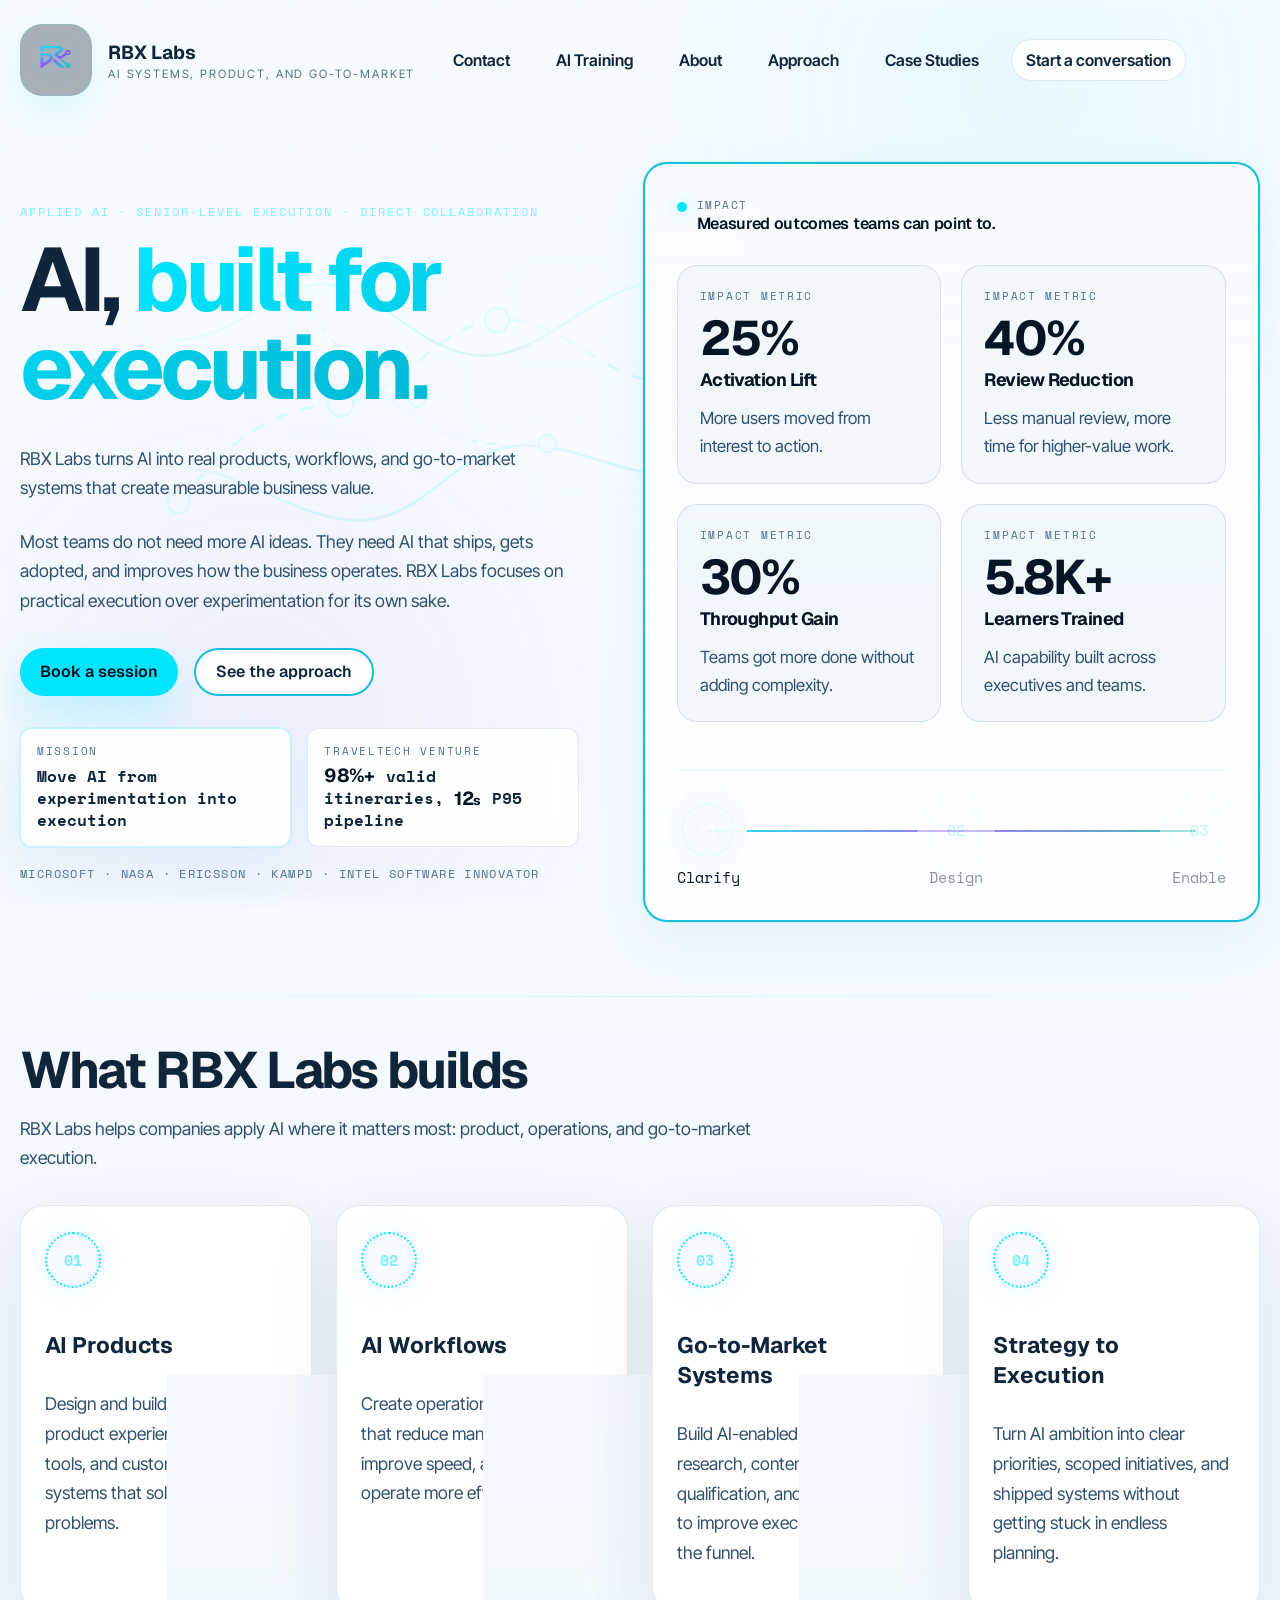
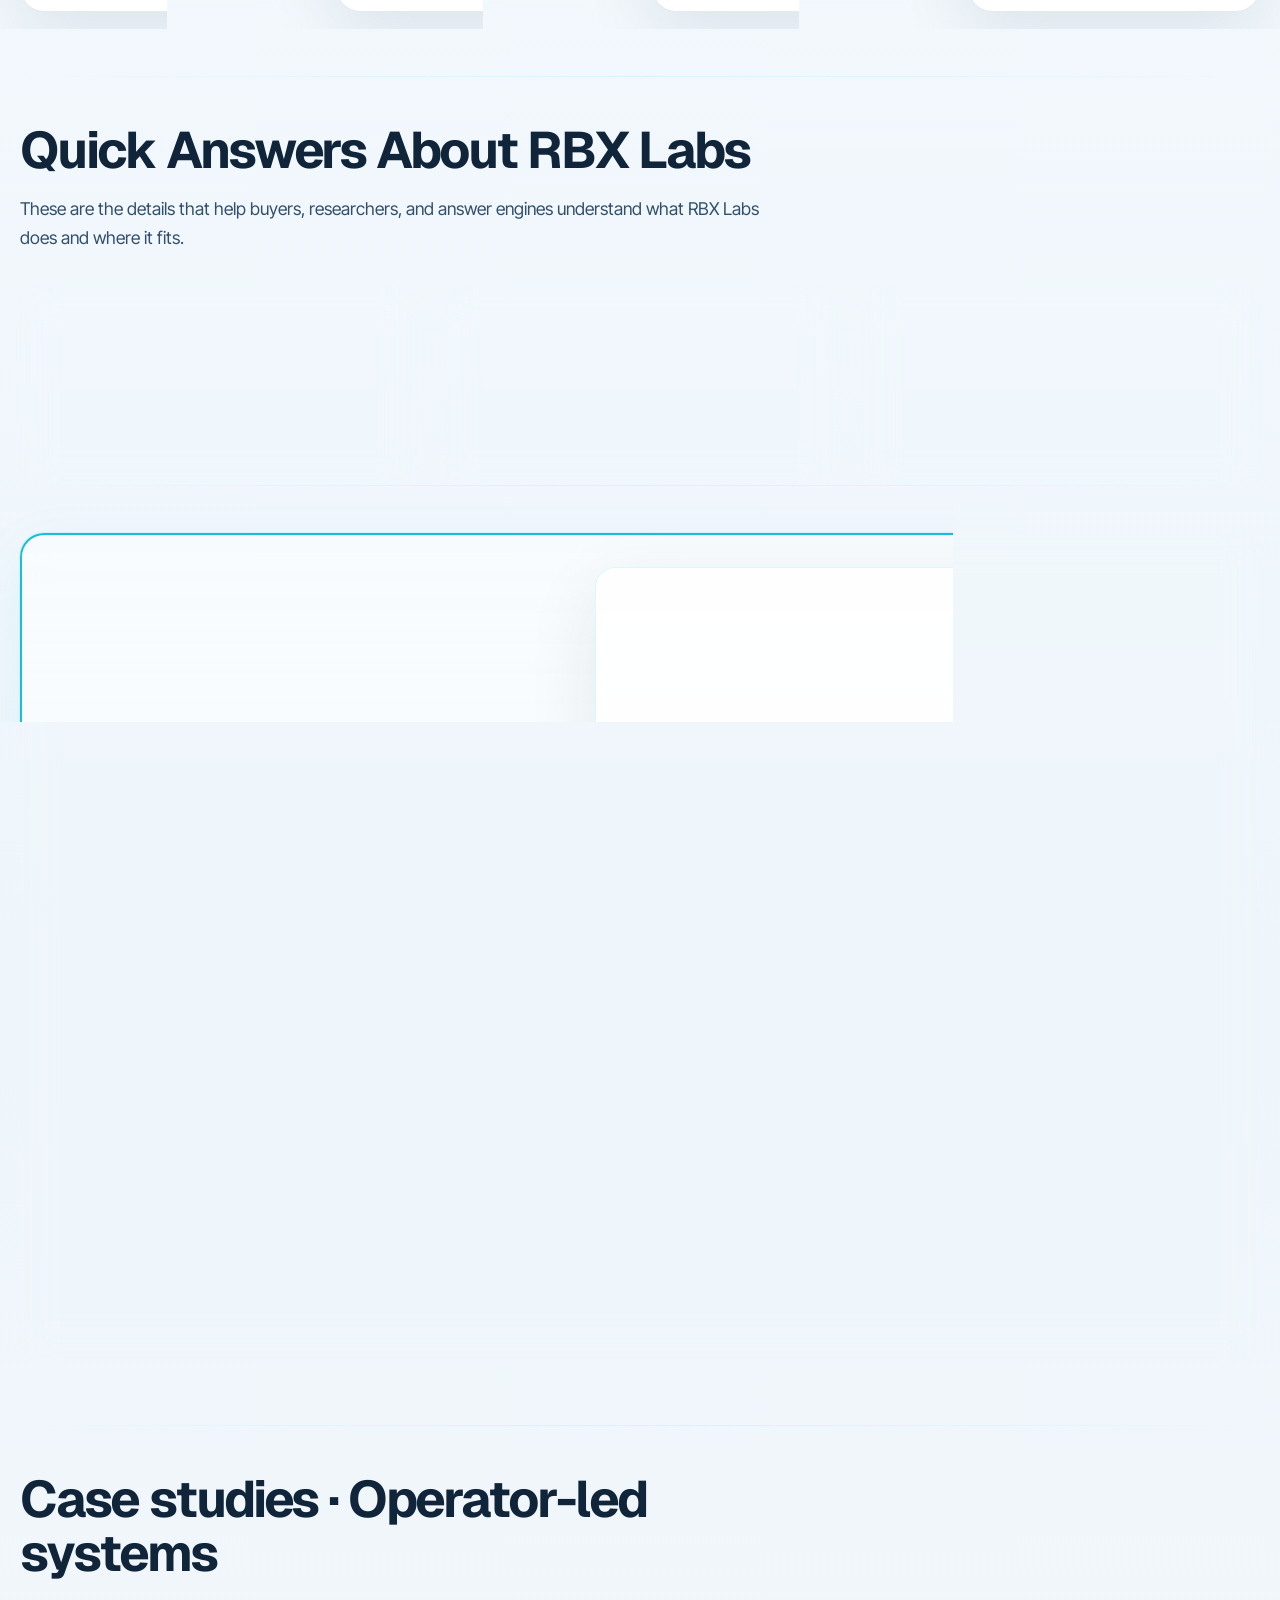
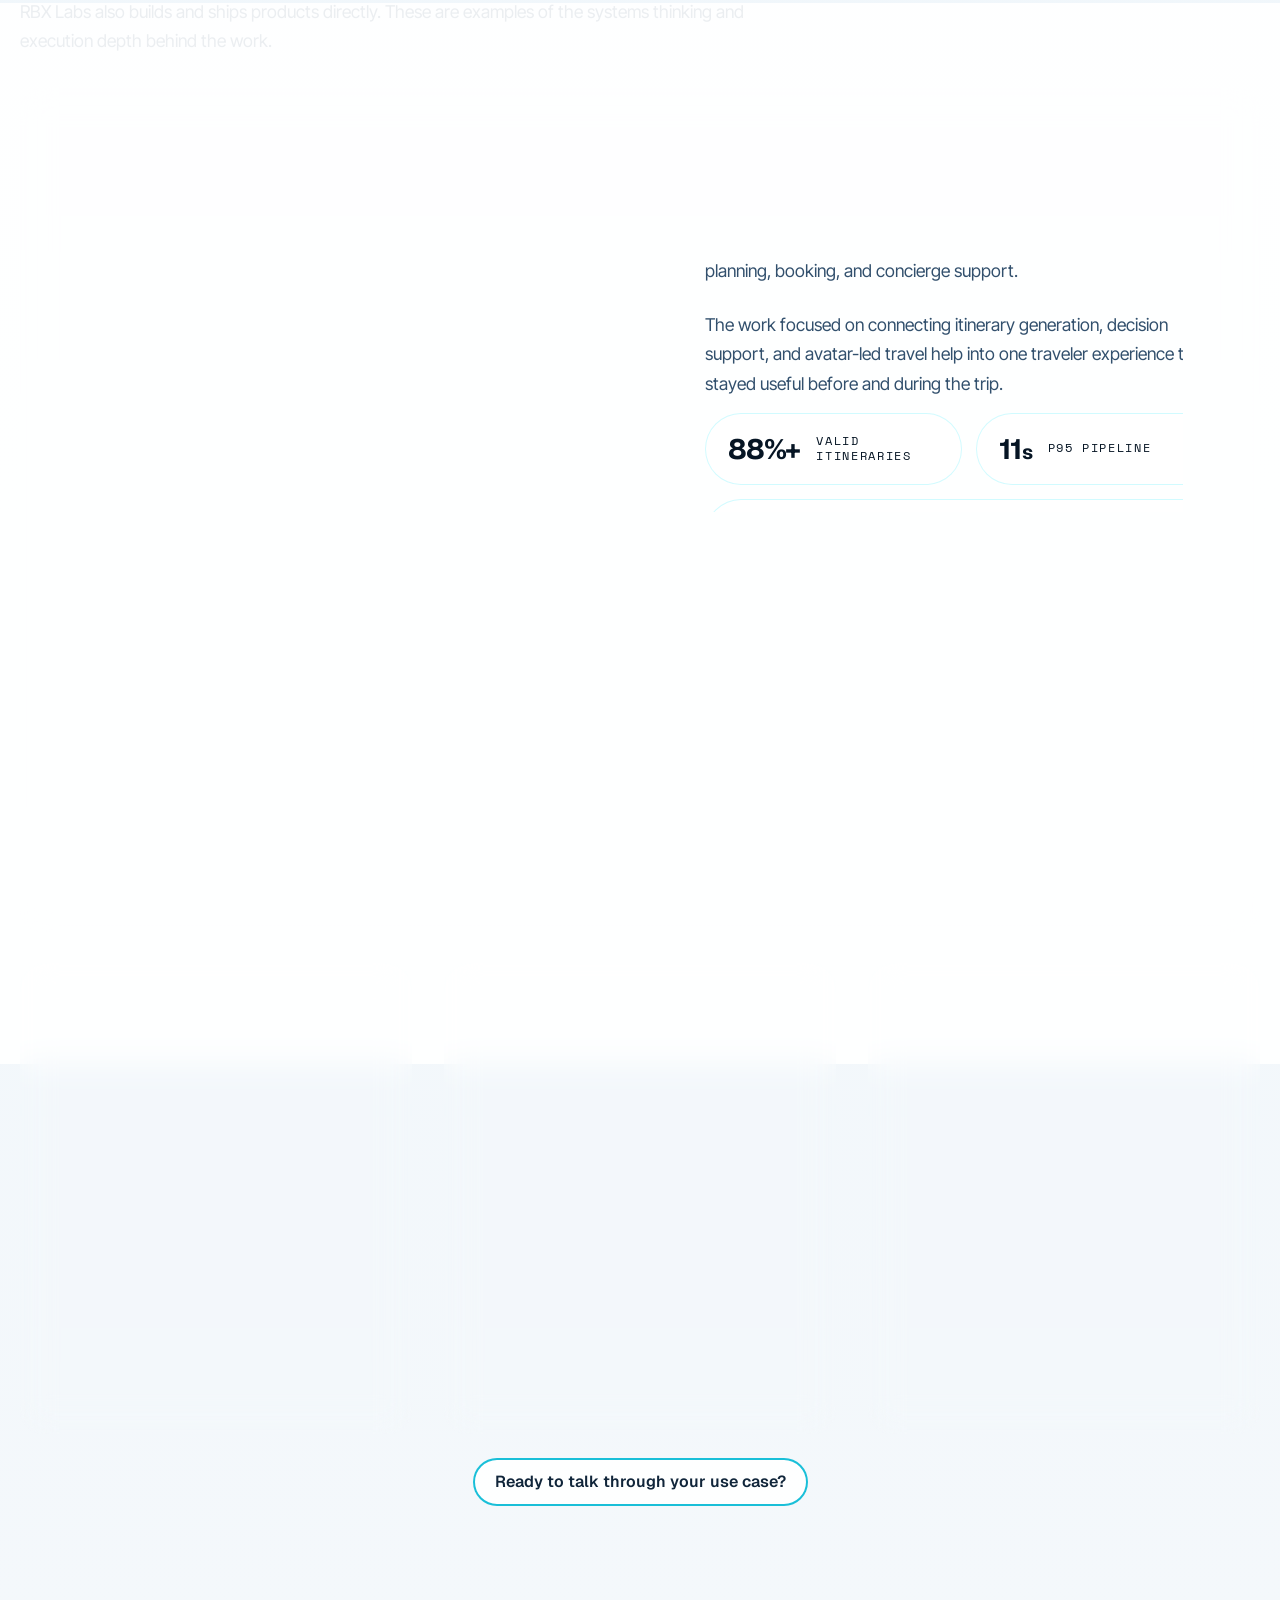
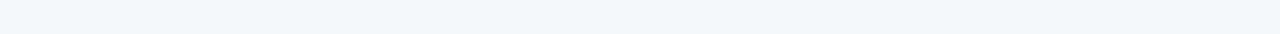
==== commit 5a1d3be3: "Refine site layouts, case-study legends, and booking UX" ====
--- a/index.html
+++ b/index.html
@@ -113,6 +113,49 @@
   <main class="page-shell" id="top">
     <section class="hero">
       <div class="hero-copy reveal">
+        <div class="systems-map systems-map-hero" aria-hidden="true">
+          <svg viewBox="0 0 640 420" role="presentation">
+            <defs>
+              <linearGradient id="hero-map-flow" x1="0%" y1="0%" x2="100%" y2="100%">
+                <stop offset="0%" stop-color="var(--cyan-soft)" />
+                <stop offset="52%" stop-color="var(--cyan)" />
+                <stop offset="100%" stop-color="var(--teal)" />
+              </linearGradient>
+            </defs>
+            <g class="systems-map-grid">
+              <path d="M64 92H584" />
+              <path d="M64 160H584" />
+              <path d="M64 228H584" />
+              <path d="M64 296H584" />
+              <path d="M112 48V352" />
+              <path d="M220 48V352" />
+              <path d="M328 48V352" />
+              <path d="M436 48V352" />
+              <path d="M544 48V352" />
+            </g>
+            <g class="systems-map-links">
+              <path class="systems-map-link systems-map-link-primary" d="M104 278C162 214 208 198 258 198C314 198 348 132 406 132C470 132 500 200 564 200" />
+              <path class="systems-map-link" d="M112 130C178 130 192 88 246 88C298 88 334 164 398 164C450 164 498 108 552 108" />
+              <path class="systems-map-link" d="M112 248C158 248 214 306 274 306C330 306 360 248 416 248C470 248 510 284 560 284" />
+              <path class="systems-map-link systems-map-link-secondary" d="M216 88C246 128 264 154 294 188C320 218 352 240 404 246" />
+            </g>
+            <g class="systems-map-zones">
+              <rect x="82" y="60" width="138" height="80" rx="18" />
+              <rect x="250" y="164" width="128" height="86" rx="18" />
+              <rect x="426" y="82" width="138" height="96" rx="18" />
+            </g>
+            <g class="systems-map-nodes">
+              <circle class="systems-map-node systems-map-node-pulse" cx="104" cy="278" r="10" />
+              <circle class="systems-map-node" cx="216" cy="88" r="8" />
+              <circle class="systems-map-node systems-map-node-large" cx="258" cy="198" r="12" />
+              <circle class="systems-map-node" cx="328" cy="198" r="8" />
+              <circle class="systems-map-node systems-map-node-pulse" cx="406" cy="132" r="11" />
+              <circle class="systems-map-node" cx="444" cy="248" r="8" />
+              <circle class="systems-map-node systems-map-node-large" cx="564" cy="200" r="12" />
+              <circle class="systems-map-node" cx="560" cy="284" r="8" />
+            </g>
+          </svg>
+        </div>
         <p class="eyebrow">Applied AI &middot; Senior-level execution &middot; Direct collaboration</p>
         <h1>
           AI,
@@ -124,10 +167,6 @@
         <p class="hero-body">
           Most teams do not need more AI ideas. They need AI that ships, gets adopted, and improves how the business operates. RBX Labs focuses on practical execution over experimentation for its own sake.
         </p>
-        <p class="hero-body">
-          Applied AI. Senior-level execution. Direct collaboration.
-        </p>
-
         <div class="hero-actions">
           <a
             class="btn btn-primary"
@@ -150,7 +189,7 @@
             <span class="proof-label">TravelTech venture</span>
             <span class="proof-value">
               <span class="countup" data-target="98" data-suffix="%+">98%+</span> valid itineraries,
-              <span class="countup" data-target="12" data-suffix="s">12s</span> P95 pipeline
+              <span class="countup" data-target="12" data-suffix="s" data-suffix-class="metric-suffix-lower">12<span class="metric-suffix-lower">s</span></span> P95 pipeline
             </span>
           </div>
         </div>
@@ -269,38 +308,6 @@
       </div>
     </section>
 
-    <section class="services-section">
-      <div class="section-heading reveal">
-        <h2>Proof That Can Be Cited</h2>
-        <p class="section-copy">
-          The work shows up in product metrics, workflow performance, and production systems rather than abstract positioning alone.
-        </p>
-      </div>
-
-      <div class="service-grid services-pillars">
-        <article class="service-card service-pillar reveal">
-          <div class="icon-ring">01</div>
-          <h3>Kampd</h3>
-          <p>Feed ranking improvements contributed to a 25% lift in activation while trust-led moderation reduced manual review by 40%.</p>
-        </article>
-        <article class="service-card service-pillar reveal reveal-delay-1">
-          <div class="icon-ring">02</div>
-          <h3>Copart</h3>
-          <p>AI workflow transformation improved throughput by 30% across high-volume operational work.</p>
-        </article>
-        <article class="service-card service-pillar reveal reveal-delay-2">
-          <div class="icon-ring">03</div>
-          <h3>TravelTech venture</h3>
-          <p>AI itinerary generation delivered 98%+ valid itineraries with a 12-second P95 pipeline.</p>
-        </article>
-        <article class="service-card service-pillar reveal reveal-delay-3">
-          <div class="icon-ring">04</div>
-          <h3>Training and enablement</h3>
-          <p>Training delivery spans 5.8K+ learners across AI, product, and innovation programs for student, founder, and enterprise audiences.</p>
-        </article>
-      </div>
-    </section>
-
     <section class="contact-section reveal" id="contact">
       <div class="contact-card">
         <div class="contact-copy">
@@ -329,7 +336,7 @@
       </div>
 
       <div class="selected-builds-grid">
-        <article class="service-card selected-build selected-build-visual reveal">
+        <article class="service-card selected-build selected-build-visual selected-build-traveltech reveal">
           <div class="selected-build-media">
             <img src="planner.png" alt="TravelTech venture planner interface showing the concierge assistant and planning workflow." />
           </div>
@@ -352,14 +359,65 @@
                 <span class="engagement-chip-copy">Valid itineraries</span>
               </span>
               <span class="engagement-chip engagement-chip-metric">
-                <span class="countup" data-target="12" data-suffix="s">12s</span>
+                <span class="countup" data-target="12" data-suffix="s" data-suffix-class="metric-suffix-lower">12<span class="metric-suffix-lower">s</span></span>
                 <span class="engagement-chip-copy">P95 pipeline</span>
               </span>
               <span class="engagement-chip engagement-chip-wide">Planning + concierge UX</span>
             </div>
-          </div>
-        </article>
-        <article class="service-card selected-build featured-build reveal">
+            <div class="case-system-preview case-system-preview-inline" aria-hidden="true">
+              <div class="case-system-preview-header">
+                <span class="micro-label">Live system view</span>
+                <span class="case-system-preview-hint">Prompt to itinerary to concierge loop</span>
+              </div>
+              <svg viewBox="0 0 420 136" role="presentation">
+                <g class="case-system-orbit-group">
+                  <circle cx="158" cy="42" r="30" />
+                  <circle cx="282" cy="92" r="32" />
+                </g>
+                <g class="case-system-block-group">
+                  <rect x="16" y="68" width="72" height="40" rx="14" />
+                  <rect x="116" y="18" width="88" height="46" rx="16" />
+                  <rect x="244" y="72" width="92" height="42" rx="16" />
+                  <rect x="356" y="28" width="48" height="52" rx="14" />
+                </g>
+                <g class="case-system-link-group">
+                  <path class="case-system-link" d="M44 88L116 88L158 42L244 42L282 92L356 92L380 54" />
+                  <path class="case-system-link case-system-link-secondary" d="M44 88L116 88L158 92L244 92L282 54L356 54L380 54" />
+                  <path class="case-system-link case-system-link-loop" d="M282 92C250 126 194 126 158 92" />
+                </g>
+                <g class="case-system-node-group">
+                  <circle cx="44" cy="88" r="8" />
+                  <circle cx="158" cy="42" r="10" />
+                  <circle cx="158" cy="92" r="7" />
+                  <circle cx="282" cy="92" r="10" />
+                  <circle cx="282" cy="54" r="7" />
+                  <circle cx="380" cy="54" r="8" />
+                </g>
+                <g class="case-system-label-group">
+                  <text x="10" y="126">Prompt</text>
+                  <text x="128" y="18">Planner</text>
+                  <text x="252" y="126">Itinerary</text>
+                  <text x="338" y="42">Concierge</text>
+                </g>
+              </svg>
+              <div class="case-system-legend" aria-hidden="true">
+                <span class="case-system-legend-item">
+                  <span class="case-system-legend-swatch case-system-legend-swatch-cyan case-system-legend-swatch-line"></span>
+                  Core planning path
+                </span>
+                <span class="case-system-legend-item">
+                  <span class="case-system-legend-swatch case-system-legend-swatch-purple case-system-legend-swatch-line-dashed"></span>
+                  Concierge loop and secondary path
+                </span>
+                <span class="case-system-legend-item">
+                  <span class="case-system-legend-swatch case-system-legend-swatch-cyan case-system-legend-swatch-node"></span>
+                  Hollow handoff nodes
+                </span>
+              </div>
+            </div>
+          </div>
+        </article>
+        <article class="service-card selected-build selected-build-system selected-build-network featured-build reveal" tabindex="0">
           <div class="build-meta">
             <span class="build-tag">Cybersecurity</span>
             <span class="build-tag build-tag-status">Shipped</span>
@@ -368,8 +426,59 @@
           <h3>Network Guardian</h3>
           <p>Built and shipped a first version in 30 days for pre-connection Wi-Fi trust and safety scoring.</p>
           <p>It is both an internal venture and proof of how RBX Labs takes an idea from framing to working product fast.</p>
-        </article>
-        <article class="service-card selected-build reveal reveal-delay-1">
+          <div class="case-system-preview" aria-hidden="true">
+            <div class="case-system-preview-header">
+              <span class="micro-label">Live system view</span>
+              <span class="case-system-preview-hint">Signal score to trust verdict</span>
+            </div>
+            <svg viewBox="0 0 320 120" role="presentation">
+              <g class="case-system-gate-group">
+                <rect x="18" y="38" width="56" height="52" rx="14" />
+                <rect x="104" y="12" width="56" height="42" rx="14" />
+                <rect x="192" y="68" width="56" height="42" rx="14" />
+                <rect x="264" y="30" width="38" height="48" rx="12" />
+              </g>
+              <g class="case-system-link-group">
+                <path class="case-system-link" d="M46 64L104 64L132 34L192 34L220 88L264 88L284 54" />
+                <path class="case-system-link case-system-link-secondary" d="M46 64L104 64L132 90L192 90L220 54L264 54L284 54" />
+                <path class="case-system-link case-system-link-alert" d="M132 34L132 90" />
+              </g>
+              <g class="case-system-node-group">
+                <circle cx="46" cy="64" r="8" />
+                <circle cx="132" cy="34" r="9" />
+                <circle cx="132" cy="90" r="7" />
+                <circle cx="220" cy="88" r="9" />
+                <circle cx="220" cy="54" r="7" />
+                <circle cx="284" cy="54" r="8" />
+              </g>
+              <g class="case-system-label-group">
+                <text x="8" y="102">Wi-Fi signal</text>
+                <text x="98" y="20">Risk score</text>
+                <text x="184" y="110">Trust layer</text>
+                <text x="252" y="40">Verdict</text>
+              </g>
+            </svg>
+            <div class="case-system-legend" aria-hidden="true">
+              <span class="case-system-legend-item">
+                <span class="case-system-legend-swatch case-system-legend-swatch-cyan case-system-legend-swatch-line"></span>
+                Core verified signal path
+              </span>
+              <span class="case-system-legend-item">
+                <span class="case-system-legend-swatch case-system-legend-swatch-amber case-system-legend-swatch-line-dashed"></span>
+                Dashed risk escalation path
+              </span>
+              <span class="case-system-legend-item">
+                <span class="case-system-legend-swatch case-system-legend-swatch-amber case-system-legend-swatch-square"></span>
+                Risk gate blocks
+              </span>
+              <span class="case-system-legend-item">
+                <span class="case-system-legend-swatch case-system-legend-swatch-amber case-system-legend-swatch-node"></span>
+                Hollow checkpoint nodes
+              </span>
+            </div>
+          </div>
+        </article>
+        <article class="service-card selected-build selected-build-system selected-build-iprd reveal reveal-delay-1" tabindex="0">
           <div class="build-meta">
             <span class="build-tag">Product tooling</span>
             <span class="build-tag build-tag-status">Shipped</span>
@@ -378,8 +487,56 @@
           <h3>iPRD</h3>
           <p>Interactive PRD generation system that turns rough product thinking into executable specs in Canvas.</p>
           <p>Built to be deterministic, single-file, deployment-ready, and useful to teams beyond the first demo.</p>
-        </article>
-        <article class="service-card selected-build reveal reveal-delay-2">
+          <div class="case-system-preview" aria-hidden="true">
+            <div class="case-system-preview-header">
+              <span class="micro-label">Live system view</span>
+              <span class="case-system-preview-hint">Inputs to executable spec flow</span>
+            </div>
+            <svg viewBox="0 0 320 120" role="presentation">
+              <g class="case-system-block-group">
+                <rect x="16" y="56" width="58" height="36" rx="12" />
+                <rect x="100" y="18" width="66" height="44" rx="14" />
+                <rect x="190" y="56" width="72" height="40" rx="14" />
+                <rect x="272" y="28" width="34" height="44" rx="12" />
+              </g>
+              <g class="case-system-link-group">
+                <path class="case-system-link" d="M44 74L100 74L132 40L190 40L224 76L272 76L290 50" />
+                <path class="case-system-link case-system-link-secondary" d="M44 74L100 74L132 74L190 74L224 50L272 50L290 50" />
+              </g>
+              <g class="case-system-node-group">
+                <circle cx="44" cy="74" r="8" />
+                <circle cx="132" cy="40" r="9" />
+                <circle cx="224" cy="76" r="9" />
+                <circle cx="290" cy="50" r="8" />
+              </g>
+              <g class="case-system-label-group">
+                <text x="8" y="110">Raw inputs</text>
+                <text x="108" y="20">Structure</text>
+                <text x="190" y="108">Canvas spec</text>
+                <text x="250" y="36">Output</text>
+              </g>
+            </svg>
+            <div class="case-system-legend" aria-hidden="true">
+              <span class="case-system-legend-item">
+                <span class="case-system-legend-swatch case-system-legend-swatch-cyan case-system-legend-swatch-line"></span>
+                Core spec path
+              </span>
+              <span class="case-system-legend-item">
+                <span class="case-system-legend-swatch case-system-legend-swatch-purple case-system-legend-swatch-line-dashed"></span>
+                Dashed transform branch path
+              </span>
+              <span class="case-system-legend-item">
+                <span class="case-system-legend-swatch case-system-legend-swatch-cyan case-system-legend-swatch-node"></span>
+                Hollow handoff nodes
+              </span>
+              <span class="case-system-legend-item">
+                <span class="case-system-legend-swatch case-system-legend-swatch-cyan case-system-legend-swatch-rect-outline"></span>
+                Structured spec blocks
+              </span>
+            </div>
+          </div>
+        </article>
+        <article class="service-card selected-build selected-build-system selected-build-kampd reveal reveal-delay-2" tabindex="0">
           <div class="build-meta">
             <span class="build-tag">Community platforms</span>
             <span class="build-tag build-tag-status">Shipped</span>
@@ -388,6 +545,56 @@
           <h3>Kampd</h3>
           <p>Built AI-powered trust, discovery, and moderation systems across a fast-growing community product.</p>
           <p>Included real-time trust scoring, feed ranking, and policy-driven workflows that reduced manual review while improving relevance.</p>
+          <div class="case-system-preview" aria-hidden="true">
+            <div class="case-system-preview-header">
+              <span class="micro-label">Live system view</span>
+              <span class="case-system-preview-hint">Trust layer to moderation flow</span>
+            </div>
+            <svg viewBox="0 0 320 120" role="presentation">
+              <g class="case-system-orbit-group">
+                <circle cx="122" cy="36" r="26" />
+                <circle cx="214" cy="84" r="28" />
+              </g>
+              <g class="case-system-link-group">
+                <path class="case-system-link" d="M38 76C74 76 78 34 122 34C162 34 168 94 214 94C244 94 260 54 290 54" />
+                <path class="case-system-link case-system-link-secondary" d="M38 76C84 76 82 94 122 94C166 94 170 50 214 50C248 50 258 54 290 54" />
+                <path class="case-system-link case-system-link-loop" d="M122 34C146 18 178 18 198 40" />
+                <path class="case-system-link case-system-link-loop" d="M214 94C184 112 150 108 128 88" />
+              </g>
+              <g class="case-system-node-group">
+                <circle cx="38" cy="76" r="10" />
+                <circle cx="122" cy="34" r="11" />
+                <circle cx="122" cy="94" r="7" />
+                <circle cx="214" cy="94" r="11" />
+                <circle cx="214" cy="50" r="7" />
+                <circle cx="290" cy="54" r="10" />
+              </g>
+              <g class="case-system-label-group">
+                <text x="18" y="108">Trust layer</text>
+                <text x="98" y="22">Ranking</text>
+                <text x="184" y="112">Signals</text>
+                <text x="248" y="40">Moderation</text>
+              </g>
+            </svg>
+            <div class="case-system-legend" aria-hidden="true">
+              <span class="case-system-legend-item">
+                <span class="case-system-legend-swatch case-system-legend-swatch-cyan case-system-legend-swatch-line"></span>
+                Core trust and ranking path
+              </span>
+              <span class="case-system-legend-item">
+                <span class="case-system-legend-swatch case-system-legend-swatch-purple case-system-legend-swatch-line-dashed"></span>
+                Dashed feedback loop paths
+              </span>
+              <span class="case-system-legend-item">
+                <span class="case-system-legend-swatch case-system-legend-swatch-cyan case-system-legend-swatch-node"></span>
+                Hollow ranking nodes
+              </span>
+              <span class="case-system-legend-item">
+                <span class="case-system-legend-swatch case-system-legend-swatch-purple case-system-legend-swatch-ring"></span>
+                Orbit layers
+              </span>
+            </div>
+          </div>
         </article>
       </div>
       <div class="selected-builds-footer reveal">
--- a/styles.css
+++ b/styles.css
@@ -251,6 +251,10 @@
   display: none;
 }
 
+.display-group[aria-label="Contrast mode"] {
+  display: none;
+}
+
 .display-option {
   border: 0;
   background: transparent;
@@ -863,6 +867,11 @@
   min-height: calc(100vh - 120px);
 }
 
+.hero-copy {
+  position: relative;
+  isolation: isolate;
+}
+
 .eyebrow,
 .micro-label,
 .metric-label,
@@ -944,6 +953,124 @@
   font-size: 0.72rem;
   letter-spacing: 0.12em;
   text-transform: uppercase;
+}
+
+.systems-map {
+  pointer-events: none;
+}
+
+.systems-map svg {
+  display: block;
+  width: 100%;
+  height: auto;
+}
+
+.systems-map-grid path,
+.systems-map-links path {
+  fill: none;
+  stroke-linecap: round;
+  stroke-linejoin: round;
+}
+
+.systems-map-grid path {
+  stroke: color-mix(in srgb, var(--cyan-soft) 16%, transparent);
+  stroke-width: 1;
+}
+
+.systems-map-links path {
+  stroke: url(#hero-map-flow);
+  stroke-width: 2.4;
+  opacity: 0.78;
+}
+
+.systems-map-links .systems-map-link-secondary {
+  stroke-dasharray: 6 10;
+  opacity: 0.5;
+}
+
+.systems-map-zones rect {
+  fill: color-mix(in srgb, var(--surface-panel) 42%, transparent);
+  stroke: rgba(0, 229, 255, 0.16);
+  stroke-width: 1.2;
+}
+
+.systems-map-node {
+  fill: color-mix(in srgb, var(--surface-panel-strong) 88%, transparent);
+  stroke: rgba(0, 229, 255, 0.58);
+  stroke-width: 2;
+}
+
+.systems-map-node-large {
+  fill: color-mix(in srgb, var(--surface-panel-strong) 92%, transparent);
+  filter: drop-shadow(0 0 14px rgba(0, 229, 255, 0.18));
+}
+
+.systems-map-node-pulse {
+  animation: systems-node-pulse 5.4s ease-in-out infinite;
+}
+
+.systems-map-link-primary {
+  animation: systems-flow-drift 9s linear infinite;
+  stroke-dasharray: 10 14;
+}
+
+.systems-map-hero {
+  position: absolute;
+  top: -20px;
+  right: -180px;
+  width: min(700px, 78vw);
+  opacity: 0.14;
+  z-index: -1;
+  transform: rotate(-4deg);
+}
+
+.systems-illustration-section {
+  margin-bottom: var(--space-3xl);
+}
+
+.systems-illustration-card {
+  display: grid;
+  grid-template-columns: minmax(260px, 0.34fr) minmax(0, 1fr);
+  gap: var(--space-xl);
+  align-items: center;
+  padding: 28px 30px;
+  border-radius: var(--radius-lg);
+  border: var(--border-strong);
+  background:
+    radial-gradient(circle at top right, rgba(0, 229, 255, 0.08), transparent 32%),
+    linear-gradient(180deg, color-mix(in srgb, var(--surface-panel-strong) 98%, transparent), color-mix(in srgb, var(--surface-panel) 95%, transparent));
+  box-shadow: var(--shadow-cyan);
+}
+
+.systems-illustration-copy h2 {
+  margin-top: 10px;
+  max-width: 12ch;
+}
+
+.systems-illustration-copy .section-copy {
+  max-width: 40ch;
+}
+
+.systems-map-approach .systems-map-links path {
+  stroke: url(#approach-map-flow);
+}
+
+.systems-map-phase-labels text,
+.systems-map-phase-copy text {
+  font-family: "Space Mono", monospace;
+}
+
+.systems-map-phase-labels text {
+  fill: var(--text-strong);
+  font-size: 26px;
+  letter-spacing: 0.06em;
+  text-transform: uppercase;
+}
+
+.systems-map-phase-copy text {
+  fill: var(--muted);
+  font-size: 16px;
+  letter-spacing: 0.04em;
 }
 
 .btn {
@@ -1034,6 +1161,12 @@
   color: var(--text-strong);
   margin-right: 0.08em;
   vertical-align: -0.04em;
+}
+
+.metric-suffix-lower {
+  font-size: 0.7em;
+  line-height: 1;
+  text-transform: lowercase;
 }
 
 .hero-panel {
@@ -1220,12 +1353,19 @@
 }
 
 .approach-proof-strip {
-  max-width: 860px;
+  grid-template-columns: minmax(0, 1fr);
+  max-width: 620px;
+  margin-top: 0;
 }
 
 .approach-proof-strip .proof-chip {
-  min-width: 180px;
-  flex: 1 1 180px;
+  min-width: 0;
+}
+
+.approach-hero-rail {
+  display: flex;
+  justify-content: flex-end;
+  align-self: end;
 }
 
 .hero-action-divider {
@@ -1265,10 +1405,21 @@
 
 .training-format-grid {
   grid-template-columns: repeat(3, minmax(0, 1fr));
+  max-width: 1420px;
+  margin: 0 auto;
+  justify-content: center;
 }
 
 .training-format-grid .service-pillar h3 {
   max-width: 16ch;
+}
+
+.training-format-grid .service-pillar {
+  width: 100%;
+}
+
+.training-format-grid .service-pillar p {
+  max-width: none;
 }
 
 .training-metric-compact {
@@ -1824,6 +1975,27 @@
   50% {
     transform: scale(1.22);
     box-shadow: 0 0 24px rgba(0, 229, 255, 0.7);
+  }
+}
+
+@keyframes systems-flow-drift {
+  from {
+    stroke-dashoffset: 0;
+  }
+  to {
+    stroke-dashoffset: -96;
+  }
+}
+
+@keyframes systems-node-pulse {
+  0%,
+  100% {
+    transform: scale(1);
+    filter: drop-shadow(0 0 0 rgba(0, 229, 255, 0));
+  }
+  50% {
+    transform: scale(1.12);
+    filter: drop-shadow(0 0 10px rgba(0, 229, 255, 0.28));
   }
 }
 
@@ -2155,12 +2327,15 @@
   background: color-mix(in srgb, var(--surface-elevated) 96%, transparent);
   border-color: rgba(159, 184, 204, 0.22);
   align-self: stretch;
+  position: relative;
+  overflow: hidden;
 }
 
 .build-meta {
   display: flex;
   align-items: center;
-  justify-content: space-between;
+  justify-content: flex-start;
+  flex-wrap: wrap;
   gap: 12px;
   margin-bottom: 10px;
 }
@@ -2180,7 +2355,12 @@
   color: var(--cyan-soft);
 }
 
+.build-meta .build-tag:first-child {
+  margin-left: -6px;
+}
+
 .build-tag-status {
+  margin-left: auto;
   color: var(--cyan-soft);
   border-color: rgba(0, 229, 255, 0.2);
 }
@@ -2229,6 +2409,35 @@
   object-position: center center;
 }
 
+.selected-build-traveltech .selected-build-media {
+  display: flex;
+  align-items: center;
+  justify-content: center;
+  padding: 24px;
+  border: 0;
+  border-radius: 0;
+  overflow: visible;
+  background:
+    radial-gradient(circle at 18% 18%, rgba(124, 58, 237, 0.12), transparent 30%),
+    linear-gradient(180deg, rgba(4, 17, 32, 0.56), rgba(4, 17, 32, 0.32));
+  box-shadow: none;
+}
+
+.selected-build-traveltech .selected-build-media img {
+  display: block;
+  width: auto;
+  height: auto;
+  max-width: min(100%, 88%);
+  max-height: none;
+  object-fit: contain;
+  border-radius: 18px;
+  border: 1px solid rgba(0, 229, 255, 0.26);
+  background: rgba(4, 17, 32, 0.82);
+  box-shadow:
+    0 18px 36px rgba(3, 13, 24, 0.28),
+    0 0 0 1px rgba(0, 229, 255, 0.06);
+}
+
 .selected-build-copy {
   display: grid;
   grid-template-rows: auto auto min-content;
@@ -2245,10 +2454,7 @@
 }
 
 .selected-build-visual .build-meta {
-  justify-content: flex-start;
-  gap: 10px;
   margin-bottom: 0;
-  padding-left: 6px;
 }
 
 .selected-build-visual .micro-label {
@@ -2325,6 +2531,339 @@
 
 .featured-build p {
   max-width: 32ch;
+}
+
+.selected-build-system {
+  cursor: pointer;
+}
+
+.case-system-preview {
+  margin-top: 18px;
+  padding: 0 18px;
+  border-radius: 18px;
+  border: 1px solid rgba(0, 229, 255, 0.14);
+  background:
+    linear-gradient(180deg, color-mix(in srgb, var(--surface-panel-strong) 96%, transparent), color-mix(in srgb, var(--surface-panel) 92%, transparent));
+  opacity: 0;
+  transform: translateY(10px);
+  max-height: 0;
+  overflow: hidden;
+  transition: opacity 180ms ease, transform 180ms ease, max-height 220ms ease, padding 220ms ease;
+}
+
+.case-system-preview-inline {
+  opacity: 1;
+  transform: translateY(0);
+  max-height: none;
+  padding: 16px 18px 14px;
+}
+
+.selected-build-system:hover .case-system-preview,
+.selected-build-system:focus-within .case-system-preview,
+.selected-build-system:focus-visible .case-system-preview {
+  opacity: 1;
+  transform: translateY(0);
+  max-height: 220px;
+  padding: 16px 18px 14px;
+}
+
+.case-system-preview-header {
+  display: grid;
+  gap: 4px;
+  justify-items: start;
+  margin-bottom: 10px;
+}
+
+.case-system-preview-hint {
+  display: block;
+  color: var(--muted);
+  font-family: "Space Mono", monospace;
+  font-size: 0.68rem;
+  letter-spacing: 0.08em;
+  text-transform: uppercase;
+  margin-bottom: 4px;
+}
+
+.case-system-link-group path,
+.case-system-node-group circle {
+  fill: none;
+  stroke-linecap: round;
+  stroke-linejoin: round;
+}
+
+.case-system-link {
+  stroke: rgba(0, 229, 255, 0.78);
+  stroke-width: 2.8;
+}
+
+.case-system-link-secondary {
+  stroke: rgba(124, 58, 237, 0.38);
+  stroke-dasharray: 5 8;
+}
+
+.case-system-link-alert,
+.selected-build-network .case-system-link-alert {
+  stroke: rgba(251, 146, 60, 0.72);
+  stroke-width: 2;
+  stroke-dasharray: 4 7;
+}
+
+.case-system-link-loop {
+  stroke: rgba(124, 58, 237, 0.44);
+  stroke-width: 2;
+  stroke-dasharray: 4 8;
+}
+
+.case-system-node-group circle {
+  fill: color-mix(in srgb, var(--surface-panel-strong) 92%, transparent);
+  stroke: rgba(0, 229, 255, 0.62);
+  stroke-width: 2.2;
+}
+
+.case-system-label-group text {
+  fill: var(--muted);
+  font-family: "Space Mono", monospace;
+  font-size: 11px;
+  letter-spacing: 0.05em;
+  text-transform: uppercase;
+}
+
+.case-system-legend {
+  display: flex;
+  flex-wrap: wrap;
+  justify-content: center;
+  gap: 8px 14px;
+  margin-top: 12px;
+}
+
+.case-system-legend-item {
+  display: inline-flex;
+  align-items: center;
+  justify-content: center;
+  gap: 8px;
+  color: var(--muted);
+  font-family: "Space Mono", monospace;
+  font-size: 0.66rem;
+  letter-spacing: 0.05em;
+  text-transform: uppercase;
+}
+
+.case-system-legend-swatch {
+  width: 12px;
+  height: 12px;
+  border-radius: 999px;
+  flex: 0 0 12px;
+  border: 1px solid rgba(255, 255, 255, 0.18);
+}
+
+.case-system-legend-swatch-line {
+  width: 16px;
+  height: 4px;
+  flex-basis: 16px;
+  border-radius: 999px;
+  border: 0;
+}
+
+.case-system-legend-swatch-line-dashed {
+  width: 18px;
+  height: 0;
+  flex-basis: 18px;
+  border-radius: 0;
+  border: 0;
+  border-top-width: 2px;
+  border-top-style: dashed;
+  background: transparent;
+}
+
+.case-system-legend-swatch-square {
+  border-radius: 3px;
+}
+
+.case-system-legend-swatch-rect {
+  width: 16px;
+  height: 10px;
+  flex-basis: 16px;
+  border-radius: 4px;
+}
+
+.case-system-legend-swatch-rect-outline {
+  width: 16px;
+  height: 10px;
+  flex-basis: 16px;
+  border-radius: 4px;
+  background: transparent;
+  border-width: 1.5px;
+}
+
+.case-system-legend-swatch-ring {
+  background: transparent;
+  border-width: 2px;
+}
+
+.case-system-legend-swatch-node {
+  background: transparent;
+  border-width: 2px;
+}
+
+.case-system-legend-swatch-cyan {
+  background: rgba(0, 229, 255, 0.78);
+}
+
+.case-system-legend-swatch-purple {
+  background: rgba(124, 58, 237, 0.58);
+}
+
+.case-system-legend-swatch-amber {
+  background: rgba(251, 146, 60, 0.78);
+}
+
+.case-system-legend-swatch-node.case-system-legend-swatch-cyan {
+  border-color: rgba(0, 229, 255, 0.78);
+}
+
+.case-system-legend-swatch-node.case-system-legend-swatch-purple {
+  border-color: rgba(124, 58, 237, 0.58);
+}
+
+.case-system-legend-swatch-node.case-system-legend-swatch-amber {
+  border-color: rgba(251, 146, 60, 0.78);
+}
+
+.case-system-legend-swatch-rect-outline.case-system-legend-swatch-cyan {
+  border-color: rgba(0, 229, 255, 0.34);
+}
+
+.case-system-legend-swatch-rect-outline.case-system-legend-swatch-purple {
+  border-color: rgba(124, 58, 237, 0.34);
+}
+
+.case-system-legend-swatch-rect-outline.case-system-legend-swatch-amber {
+  border-color: rgba(251, 146, 60, 0.34);
+}
+
+.case-system-legend-swatch-ring.case-system-legend-swatch-purple {
+  border-color: rgba(124, 58, 237, 0.58);
+}
+
+.case-system-legend-swatch-ring.case-system-legend-swatch-cyan {
+  border-color: rgba(0, 229, 255, 0.78);
+}
+
+.case-system-legend-swatch-ring.case-system-legend-swatch-amber {
+  border-color: rgba(251, 146, 60, 0.78);
+}
+
+.case-system-legend-swatch-line-dashed.case-system-legend-swatch-purple {
+  border-top-color: rgba(124, 58, 237, 0.58);
+}
+
+.case-system-legend-swatch-line-dashed.case-system-legend-swatch-cyan {
+  border-top-color: rgba(0, 229, 255, 0.78);
+}
+
+.case-system-legend-swatch-line-dashed.case-system-legend-swatch-amber {
+  border-top-color: rgba(251, 146, 60, 0.78);
+}
+
+.case-system-gate-group rect,
+.case-system-block-group rect,
+.case-system-orbit-group circle {
+  fill: color-mix(in srgb, var(--surface-panel) 44%, transparent);
+  stroke: rgba(0, 229, 255, 0.12);
+  stroke-width: 1.2;
+}
+
+.selected-build-network .case-system-preview {
+  background:
+    linear-gradient(180deg, color-mix(in srgb, var(--surface-panel-strong) 96%, transparent), color-mix(in srgb, var(--surface-panel) 92%, transparent)),
+    radial-gradient(circle at right top, rgba(251, 146, 60, 0.08), transparent 36%);
+}
+
+.selected-build-network .case-system-link {
+  stroke: rgba(0, 229, 255, 0.74);
+}
+
+.selected-build-network .case-system-link-secondary {
+  stroke: rgba(251, 146, 60, 0.34);
+}
+
+.selected-build-network .case-system-node-group circle {
+  stroke: rgba(251, 146, 60, 0.58);
+}
+
+.selected-build-network .case-system-gate-group rect {
+  fill: color-mix(in srgb, rgba(251, 146, 60, 0.12) 72%, var(--surface-panel));
+  stroke: rgba(251, 146, 60, 0.18);
+}
+
+.selected-build-iprd .case-system-preview {
+  background:
+    linear-gradient(180deg, color-mix(in srgb, var(--surface-panel-strong) 96%, transparent), color-mix(in srgb, var(--surface-panel) 92%, transparent)),
+    linear-gradient(135deg, rgba(0, 229, 255, 0.04), rgba(124, 58, 237, 0.05));
+}
+
+.selected-build-iprd .case-system-link {
+  stroke: rgba(0, 229, 255, 0.7);
+}
+
+.selected-build-iprd .case-system-link-secondary {
+  stroke: rgba(124, 58, 237, 0.3);
+  stroke-dasharray: 3 7;
+}
+
+.selected-build-iprd .case-system-node-group circle {
+  stroke: rgba(0, 229, 255, 0.52);
+}
+
+.selected-build-iprd .case-system-block-group rect {
+  fill: color-mix(in srgb, var(--surface-panel-strong) 88%, transparent);
+  stroke: rgba(0, 229, 255, 0.14);
+}
+
+.selected-build-kampd .case-system-preview {
+  background:
+    linear-gradient(180deg, color-mix(in srgb, var(--surface-panel-strong) 96%, transparent), color-mix(in srgb, var(--surface-panel) 92%, transparent)),
+    radial-gradient(circle at 34% 26%, rgba(124, 58, 237, 0.08), transparent 28%);
+}
+
+.selected-build-traveltech .case-system-preview {
+  background:
+    linear-gradient(180deg, color-mix(in srgb, var(--surface-panel-strong) 96%, transparent), color-mix(in srgb, var(--surface-panel) 92%, transparent)),
+    radial-gradient(circle at 28% 22%, rgba(124, 58, 237, 0.08), transparent 26%),
+    radial-gradient(circle at 78% 72%, rgba(0, 229, 255, 0.08), transparent 24%);
+}
+
+.selected-build-traveltech .case-system-link {
+  stroke: rgba(0, 229, 255, 0.74);
+}
+
+.selected-build-traveltech .case-system-link-secondary,
+.selected-build-traveltech .case-system-link-loop {
+  stroke: rgba(124, 58, 237, 0.4);
+}
+
+.selected-build-traveltech .case-system-block-group rect {
+  fill: color-mix(in srgb, var(--surface-panel-strong) 88%, transparent);
+  stroke: rgba(0, 229, 255, 0.14);
+}
+
+.selected-build-traveltech .case-system-orbit-group circle {
+  fill: color-mix(in srgb, rgba(124, 58, 237, 0.12) 72%, var(--surface-panel));
+  stroke: rgba(124, 58, 237, 0.14);
+}
+
+.selected-build-kampd .case-system-link {
+  stroke: rgba(0, 229, 255, 0.72);
+}
+
+.selected-build-kampd .case-system-link-secondary,
+.selected-build-kampd .case-system-link-loop {
+  stroke: rgba(124, 58, 237, 0.42);
+}
+
+.selected-build-kampd .case-system-orbit-group circle {
+  fill: color-mix(in srgb, rgba(124, 58, 237, 0.12) 72%, var(--surface-panel));
+  stroke: rgba(124, 58, 237, 0.14);
 }
 
 .approach-grid,
@@ -2500,6 +3039,7 @@
 @media (max-width: 960px) {
   .hero,
   .approach-layout,
+  .systems-illustration-card,
   .venture-card,
   .about-card,
   .founder-profile,
@@ -2553,6 +3093,13 @@
     grid-template-columns: 1fr;
   }
 
+  .systems-map-hero {
+    right: -80px;
+    top: 18px;
+    width: min(560px, 86vw);
+    opacity: 0.11;
+  }
+
   .result-grid {
     grid-template-columns: 1fr;
   }
@@ -2573,6 +3120,14 @@
 
   .contact-card {
     grid-template-columns: 1fr;
+  }
+
+  .systems-map-phase-labels text {
+    font-size: 22px;
+  }
+
+  .systems-map-phase-copy text {
+    font-size: 14px;
   }
 
   .about-card {
@@ -2687,6 +3242,38 @@
     justify-content: flex-start;
   }
 
+  .systems-map-hero {
+    top: 34px;
+    right: -24px;
+    width: 92vw;
+    opacity: 0.09;
+    transform: none;
+  }
+
+  .systems-illustration-card {
+    padding: var(--space-lg);
+  }
+
+  .systems-map-phase-labels text {
+    font-size: 18px;
+  }
+
+  .systems-map-phase-copy text {
+    font-size: 12px;
+  }
+
+  .case-system-preview {
+    opacity: 1;
+    transform: translateY(0);
+    max-height: 220px;
+    padding: 16px 18px 14px;
+  }
+
+  .case-system-preview-header {
+    flex-direction: column;
+    align-items: flex-start;
+  }
+
   .hero,
   .venture-card,
   .proof-strip-card,
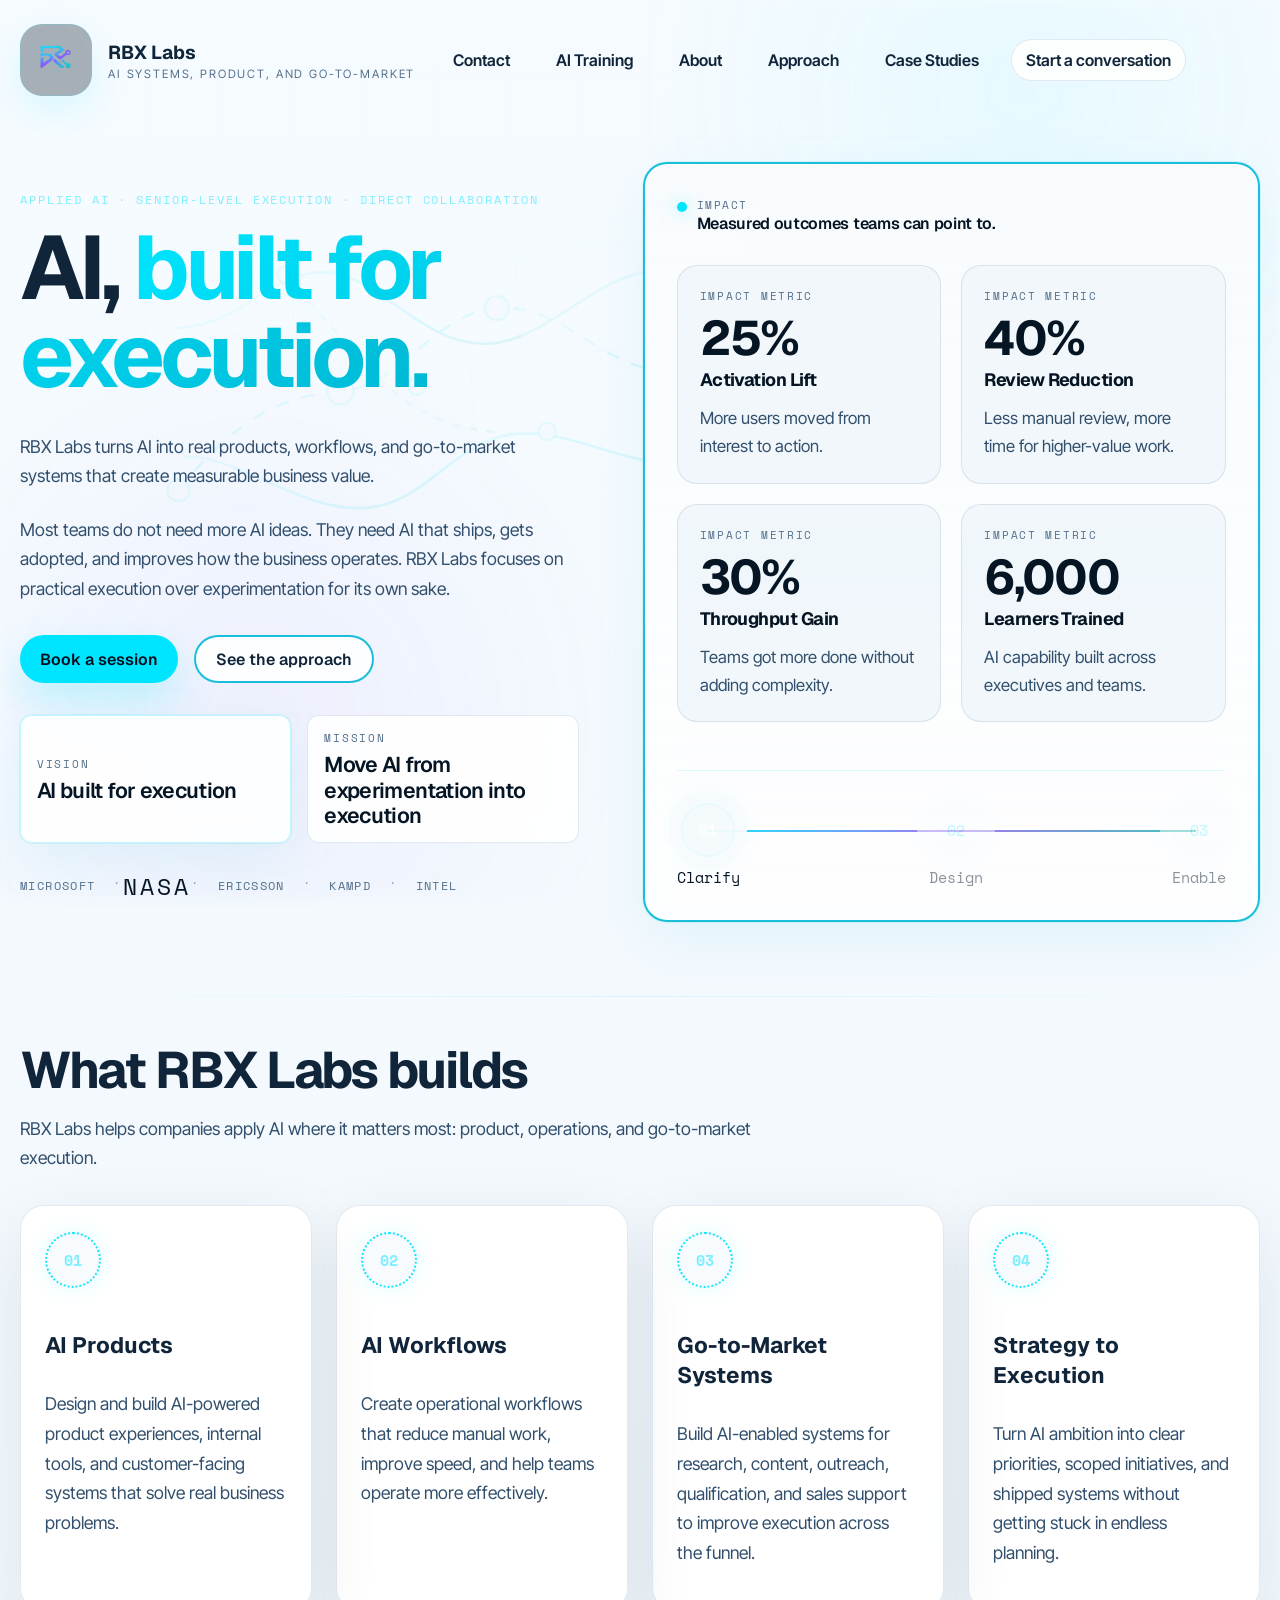
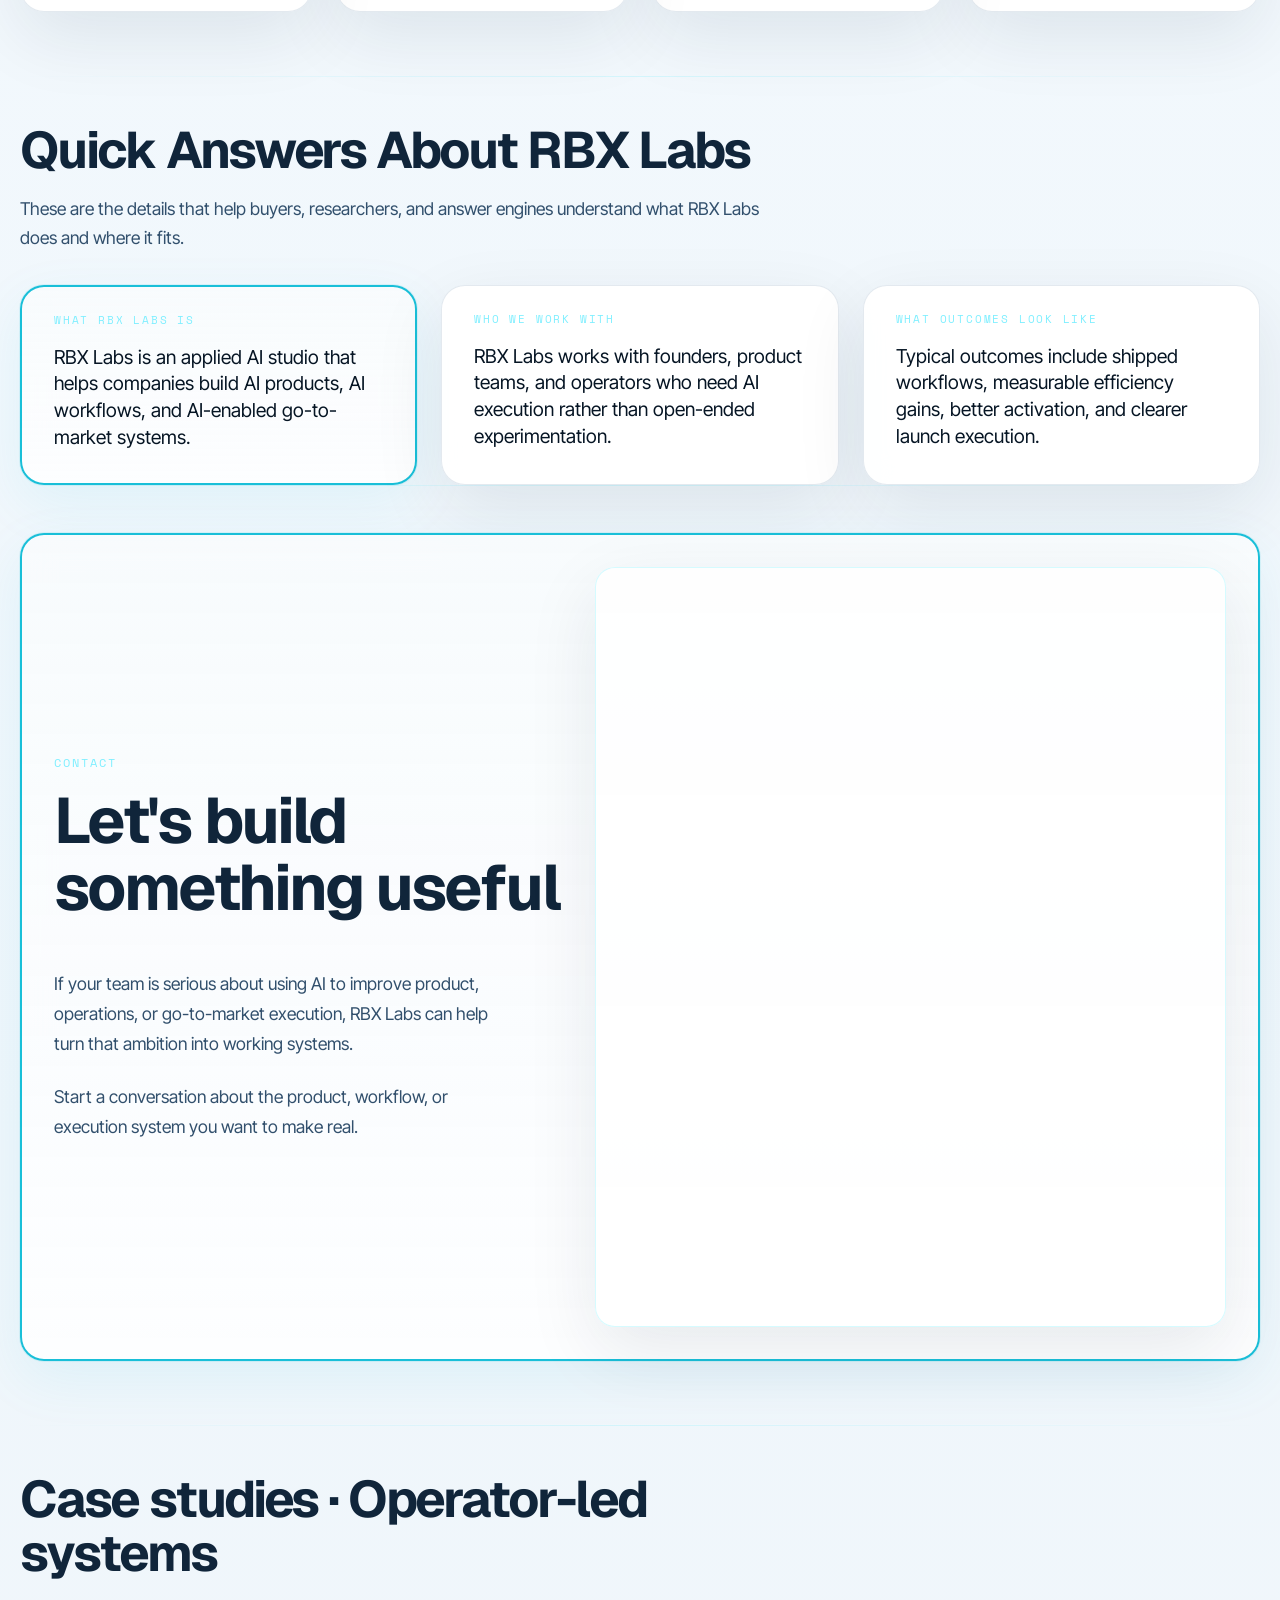
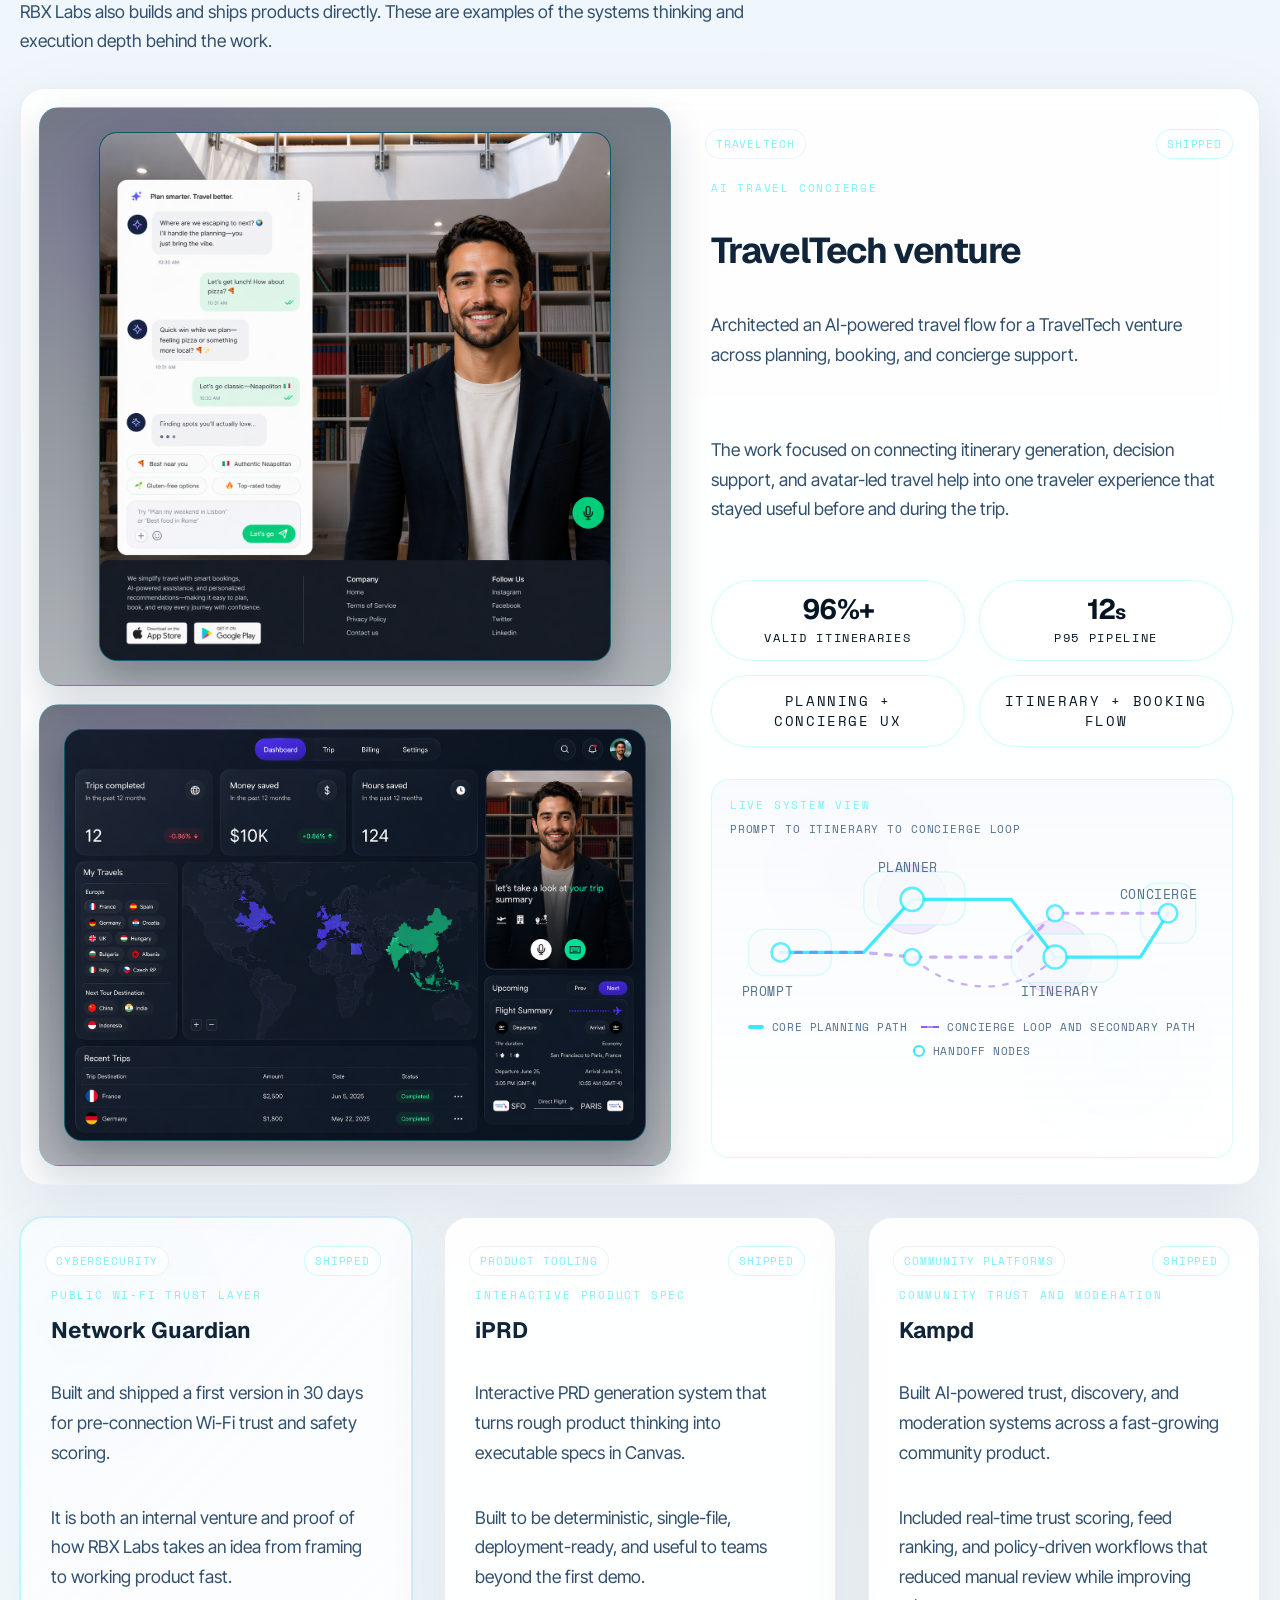
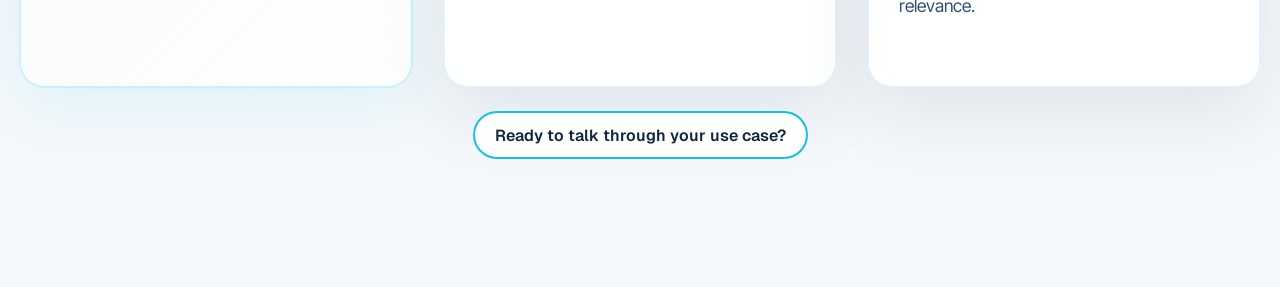
==== commit 0a23ecad: "Refine RBX Labs site layouts, training pages, and Code in Place content" ====
--- a/index.html
+++ b/index.html
@@ -14,14 +14,14 @@
   <meta property="og:title" content="RBX Labs | Applied AI Studio for Products, Workflows, and GTM Systems" />
   <meta property="og:description" content="RBX Labs turns AI into real products, workflows, and go-to-market systems that create measurable business value." />
   <meta property="og:url" content="https://rbx-labs.io/" />
-  <meta property="og:image" content="https://rbx-labs.io/rbx-logo.png" />
+  <meta property="og:image" content="https://rbx-labs.io/assets/branding/rbx-logo.png" />
   <meta name="twitter:card" content="summary_large_image" />
   <meta name="twitter:title" content="RBX Labs | Applied AI Studio for Products, Workflows, and GTM Systems" />
   <meta name="twitter:description" content="RBX Labs turns AI into real products, workflows, and go-to-market systems that create measurable business value." />
-  <meta name="twitter:image" content="https://rbx-labs.io/rbx-logo.png" />
-  <link rel="icon" type="image/png" sizes="1024x1024" href="rbx-logo.png" />
-  <link rel="shortcut icon" href="rbx-logo.png" />
-  <link rel="apple-touch-icon" href="rbx-logo.png" />
+  <meta name="twitter:image" content="https://rbx-labs.io/assets/branding/rbx-logo.png" />
+  <link rel="icon" type="image/png" sizes="1024x1024" href="assets/branding/rbx-logo.png" />
+  <link rel="shortcut icon" href="assets/branding/rbx-logo.png" />
+  <link rel="apple-touch-icon" href="assets/branding/rbx-logo.png" />
   <link rel="preconnect" href="https://fonts.googleapis.com" />
   <link rel="preconnect" href="https://fonts.gstatic.com" crossorigin />
   <link
@@ -50,7 +50,7 @@
           "@id": "https://rbx-labs.io/#organization",
           "name": "RBX Labs",
           "url": "https://rbx-labs.io/",
-          "logo": "https://rbx-labs.io/rbx-logo.png",
+          "logo": "https://rbx-labs.io/assets/branding/rbx-logo.png",
           "description": "RBX Labs is an applied AI studio that helps companies build AI products, workflows, and go-to-market systems.",
           "email": "rishabh@rbx-labs.io"
         },
@@ -74,7 +74,7 @@
   <header class="site-header">
     <a class="brand" href="#top" aria-label="RBX Labs home">
       <span class="brand-mark">
-        <img src="rbx-logo.png" alt="" />
+        <img src="assets/branding/rbx-logo.png" alt="" />
       </span>
       <span class="brand-copy">
         <span class="brand-name">RBX Labs</span>
@@ -182,19 +182,26 @@
 
         <div class="hero-proof">
           <div class="proof-chip">
+            <span class="proof-label">Vision</span>
+            <span class="proof-value proof-value-readable">AI built for execution</span>
+          </div>
+          <div class="proof-chip">
             <span class="proof-label">Mission</span>
-            <span class="proof-value">Move AI from experimentation into execution</span>
-          </div>
-          <div class="proof-chip">
-            <span class="proof-label">TravelTech venture</span>
-            <span class="proof-value">
-              <span class="countup" data-target="98" data-suffix="%+">98%+</span> valid itineraries,
-              <span class="countup" data-target="12" data-suffix="s" data-suffix-class="metric-suffix-lower">12<span class="metric-suffix-lower">s</span></span> P95 pipeline
-            </span>
+            <span class="proof-value proof-value-readable">Move AI from experimentation into execution</span>
           </div>
         </div>
 
-        <p class="hero-social-proof">Microsoft &middot; NASA &middot; Ericsson &middot; Kampd &middot; Intel Software Innovator</p>
+        <p class="hero-social-proof">
+          <span class="hero-social-proof-item">Microsoft</span>
+          <span class="hero-social-proof-separator" aria-hidden="true">&middot;</span>
+          <span class="hero-social-proof-item">NASA</span>
+          <span class="hero-social-proof-separator" aria-hidden="true">&middot;</span>
+          <span class="hero-social-proof-item">Ericsson</span>
+          <span class="hero-social-proof-separator" aria-hidden="true">&middot;</span>
+          <span class="hero-social-proof-item">Kampd</span>
+          <span class="hero-social-proof-separator" aria-hidden="true">&middot;</span>
+          <span class="hero-social-proof-item">Intel</span>
+        </p>
       </div>
 
       <div class="hero-panel reveal reveal-delay-1">
@@ -228,7 +235,7 @@
             </article>
             <article class="signal-metric">
               <span class="metric-label">Impact metric</span>
-              <strong class="metric-readout"><span class="countup" data-target="5.8" data-decimals="1" data-suffix="K+">5.8K+</span></strong>
+              <strong class="metric-readout"><span class="countup" data-target="6000">6,000</span></strong>
               <span class="metric-title">Learners Trained</span>
               <span class="metric-note">AI capability built across executives and teams.</span>
             </article>
@@ -292,13 +299,13 @@
         </p>
       </div>
 
-      <div class="service-grid trust-band-grid">
+      <div class="service-grid trust-band-grid" data-holo-rotate="quick-answers">
         <article class="service-card result-card result-card-featured reveal">
           <span class="micro-label">What RBX Labs is</span>
           <p>RBX Labs is an applied AI studio that helps companies build AI products, AI workflows, and AI-enabled go-to-market systems.</p>
         </article>
         <article class="service-card result-card reveal reveal-delay-1">
-          <span class="micro-label">Who it works with</span>
+          <span class="micro-label">Who we work with</span>
           <p>RBX Labs works with founders, product teams, and operators who need AI execution rather than open-ended experimentation.</p>
         </article>
         <article class="service-card result-card reveal reveal-delay-3">
@@ -337,8 +344,13 @@
 
       <div class="selected-builds-grid">
         <article class="service-card selected-build selected-build-visual selected-build-traveltech reveal">
-          <div class="selected-build-media">
-            <img src="planner.png" alt="TravelTech venture planner interface showing the concierge assistant and planning workflow." />
+          <div class="selected-build-media-stack">
+            <div class="selected-build-media">
+              <img src="assets/planner.png" alt="TravelTech venture planner interface showing the concierge assistant and planning workflow." />
+            </div>
+            <div class="selected-build-media">
+              <img src="assets/traveltech-dashboard.png" alt="TravelTech venture dashboard showing trip summaries, world map coverage, and travel metrics." />
+            </div>
           </div>
           <div class="selected-build-copy">
             <div class="selected-build-copy-top">
@@ -362,7 +374,8 @@
                 <span class="countup" data-target="12" data-suffix="s" data-suffix-class="metric-suffix-lower">12<span class="metric-suffix-lower">s</span></span>
                 <span class="engagement-chip-copy">P95 pipeline</span>
               </span>
-              <span class="engagement-chip engagement-chip-wide">Planning + concierge UX</span>
+              <span class="engagement-chip engagement-chip-centered">Planning + concierge UX</span>
+              <span class="engagement-chip engagement-chip-centered">Itinerary + booking flow</span>
             </div>
             <div class="case-system-preview case-system-preview-inline" aria-hidden="true">
               <div class="case-system-preview-header">
@@ -411,7 +424,7 @@
                 </span>
                 <span class="case-system-legend-item">
                   <span class="case-system-legend-swatch case-system-legend-swatch-cyan case-system-legend-swatch-node"></span>
-                  Hollow handoff nodes
+                  Handoff nodes
                 </span>
               </div>
             </div>
@@ -465,16 +478,16 @@
               </span>
               <span class="case-system-legend-item">
                 <span class="case-system-legend-swatch case-system-legend-swatch-amber case-system-legend-swatch-line-dashed"></span>
-                Dashed risk escalation path
+                Risk escalation path
               </span>
               <span class="case-system-legend-item">
                 <span class="case-system-legend-swatch case-system-legend-swatch-amber case-system-legend-swatch-square"></span>
                 Risk gate blocks
               </span>
-              <span class="case-system-legend-item">
-                <span class="case-system-legend-swatch case-system-legend-swatch-amber case-system-legend-swatch-node"></span>
-                Hollow checkpoint nodes
-              </span>
+                <span class="case-system-legend-item">
+                  <span class="case-system-legend-swatch case-system-legend-swatch-amber case-system-legend-swatch-node"></span>
+                  Checkpoint nodes
+                </span>
             </div>
           </div>
         </article>
@@ -523,12 +536,12 @@
               </span>
               <span class="case-system-legend-item">
                 <span class="case-system-legend-swatch case-system-legend-swatch-purple case-system-legend-swatch-line-dashed"></span>
-                Dashed transform branch path
-              </span>
-              <span class="case-system-legend-item">
-                <span class="case-system-legend-swatch case-system-legend-swatch-cyan case-system-legend-swatch-node"></span>
-                Hollow handoff nodes
-              </span>
+                Transform branch path
+              </span>
+                <span class="case-system-legend-item">
+                  <span class="case-system-legend-swatch case-system-legend-swatch-cyan case-system-legend-swatch-node"></span>
+                  Handoff nodes
+                </span>
               <span class="case-system-legend-item">
                 <span class="case-system-legend-swatch case-system-legend-swatch-cyan case-system-legend-swatch-rect-outline"></span>
                 Structured spec blocks
@@ -583,12 +596,12 @@
               </span>
               <span class="case-system-legend-item">
                 <span class="case-system-legend-swatch case-system-legend-swatch-purple case-system-legend-swatch-line-dashed"></span>
-                Dashed feedback loop paths
-              </span>
-              <span class="case-system-legend-item">
-                <span class="case-system-legend-swatch case-system-legend-swatch-cyan case-system-legend-swatch-node"></span>
-                Hollow ranking nodes
-              </span>
+                Feedback loop paths
+              </span>
+                <span class="case-system-legend-item">
+                  <span class="case-system-legend-swatch case-system-legend-swatch-cyan case-system-legend-swatch-node"></span>
+                  Ranking nodes
+                </span>
               <span class="case-system-legend-item">
                 <span class="case-system-legend-swatch case-system-legend-swatch-purple case-system-legend-swatch-ring"></span>
                 Orbit layers
--- a/styles.css
+++ b/styles.css
@@ -948,11 +948,39 @@
 }
 
 .hero-social-proof {
-  margin: 18px 0 0;
+  margin: 28px 0 0;
   color: var(--muted);
   font-size: 0.72rem;
   letter-spacing: 0.12em;
   text-transform: uppercase;
+  display: flex;
+  flex-wrap: wrap;
+  align-items: center;
+  gap: 18px;
+}
+
+.hero-social-proof-item,
+.hero-social-proof-separator {
+  display: inline-flex;
+  align-items: center;
+}
+
+.hero-social-proof-item {
+  transform-origin: center;
+  color: var(--muted);
+  transition: transform 240ms ease, color 240ms ease;
+  margin-top: 6px;
+}
+
+.hero-social-proof-item.is-active {
+  position: relative;
+  z-index: 1;
+  transform: scale(2);
+  color: var(--text-strong);
+}
+
+.hero-social-proof-separator {
+  opacity: 0.7;
 }
 
 .systems-map {
@@ -1151,6 +1179,14 @@
   line-height: 1.4;
 }
 
+.proof-value-readable {
+  font-family: "Geist", system-ui, sans-serif;
+  font-size: 1.34rem;
+  line-height: 1.18;
+  letter-spacing: -0.03em;
+  color: var(--text-strong);
+}
+
 .countup {
   display: inline-block;
   font-family: "Geist", system-ui, sans-serif;
@@ -1174,7 +1210,9 @@
 }
 
 .approach-page .hero {
-  grid-template-columns: 1fr;
+  grid-template-columns: minmax(0, 1.15fr) minmax(320px, 0.85fr);
+  align-items: start;
+  min-height: 0;
 }
 
 .approach-page .hero-copy {
@@ -1365,7 +1403,7 @@
 .approach-hero-rail {
   display: flex;
   justify-content: flex-end;
-  align-self: end;
+  align-self: start;
 }
 
 .hero-action-divider {
@@ -1396,11 +1434,59 @@
 }
 
 .training-credential-card {
-  height: 100%;
-}
-
-.training-credential-grid {
+  height: auto;
+  align-self: start;
+}
+
+.signal-grid.training-credential-grid {
+  grid-template-columns: 1fr;
   align-items: stretch;
+  gap: 16px;
+}
+
+.training-credential-grid .signal-metric {
+  position: relative;
+  overflow: hidden;
+  min-height: 0;
+  padding: 24px 24px 22px;
+  align-items: flex-start;
+  text-align: left;
+  background:
+    linear-gradient(180deg, color-mix(in srgb, var(--surface-panel-strong) 98%, transparent), color-mix(in srgb, var(--surface-panel) 94%, transparent));
+}
+
+.training-credential-grid .signal-metric::before {
+  content: "";
+  position: absolute;
+  inset: 0;
+  pointer-events: none;
+  opacity: 0.9;
+}
+
+.training-credential-grid .signal-metric:nth-child(1)::before {
+  background:
+    radial-gradient(circle at 88% 20%, rgba(0, 229, 255, 0.18), transparent 20%),
+    linear-gradient(90deg, transparent 0 74%, rgba(0, 229, 255, 0.12) 74% 75%, transparent 75% 100%),
+    repeating-linear-gradient(0deg, transparent 0 16px, rgba(0, 229, 255, 0.08) 16px 17px, transparent 17px 34px);
+}
+
+.training-credential-grid .signal-metric:nth-child(2)::before {
+  background:
+    radial-gradient(circle at 84% 24%, rgba(124, 58, 237, 0.18), transparent 22%),
+    linear-gradient(135deg, transparent 0 68%, rgba(124, 58, 237, 0.1) 68% 70%, transparent 70% 100%),
+    repeating-linear-gradient(90deg, transparent 0 22px, rgba(124, 58, 237, 0.08) 22px 23px, transparent 23px 44px);
+}
+
+.training-credential-grid .signal-metric:nth-child(3)::before {
+  background:
+    radial-gradient(circle at 86% 22%, rgba(20, 184, 166, 0.18), transparent 22%),
+    linear-gradient(180deg, transparent 0 64%, rgba(20, 184, 166, 0.1) 64% 66%, transparent 66% 100%),
+    repeating-linear-gradient(90deg, transparent 0 18px, rgba(20, 184, 166, 0.08) 18px 19px, transparent 19px 36px);
+}
+
+.training-credential-grid .signal-metric > * {
+  position: relative;
+  z-index: 1;
 }
 
 .training-format-grid {
@@ -1416,10 +1502,174 @@
 
 .training-format-grid .service-pillar {
   width: 100%;
+  position: relative;
+  overflow: hidden;
+  border-radius: 28px;
+  clip-path: polygon(0 0, calc(100% - 44px) 0, 100% 44px, 100% 100%, 0 100%);
+  background:
+    linear-gradient(180deg, color-mix(in srgb, var(--surface-panel-strong) 96%, transparent), color-mix(in srgb, var(--surface-panel) 92%, transparent));
+}
+
+.training-format-grid .service-pillar::before {
+  content: "";
+  position: absolute;
+  inset: 0;
+  background:
+    linear-gradient(135deg, rgba(0, 229, 255, 0.14), transparent 26%),
+    repeating-linear-gradient(90deg, transparent 0 26px, rgba(0, 229, 255, 0.06) 26px 27px, transparent 27px 52px);
+  pointer-events: none;
+  opacity: 0.9;
+}
+
+.training-format-grid .service-pillar::after {
+  content: "";
+  position: absolute;
+  top: 0;
+  right: 0;
+  width: 54px;
+  height: 54px;
+  background:
+    linear-gradient(135deg, rgba(255, 255, 255, 0.04), rgba(0, 229, 255, 0.18));
+  clip-path: polygon(100% 0, 100% 100%, 0 0);
+  pointer-events: none;
+}
+
+.training-format-grid .service-pillar > * {
+  position: relative;
+  z-index: 1;
 }
 
 .training-format-grid .service-pillar p {
   max-width: none;
+}
+
+@media (min-width: 1100px) {
+  .training-format-grid.services-pillars {
+    grid-template-columns: 1fr;
+    justify-items: end;
+    align-items: center;
+    min-height: 420px;
+    max-width: min(100%, 1560px);
+    padding: 12px 0;
+    perspective: 1800px;
+  }
+
+  .training-format-grid.services-pillars .service-pillar {
+    --placard-shift: 0px;
+    --placard-rotate: 0deg;
+    grid-column: 1;
+    grid-row: 1;
+    position: relative;
+    justify-self: end;
+    display: grid;
+    grid-template-columns: 88px minmax(250px, 0.9fr) minmax(320px, 1.1fr);
+    grid-auto-rows: min-content;
+    column-gap: 24px;
+    row-gap: 10px;
+    align-content: start;
+    width: min(100%, clamp(58rem, 78vw, 76rem));
+    min-height: 236px;
+    padding: 28px 28px 26px;
+    transform-origin: right center;
+    transform: translateX(var(--placard-shift)) rotate(var(--placard-rotate));
+  }
+
+  .training-format-grid.services-pillars .service-pillar:nth-child(1) {
+    --placard-shift: calc(-1 * clamp(18rem, 25vw, 24rem));
+    --placard-rotate: -9deg;
+    z-index: 1;
+  }
+
+  .training-format-grid.services-pillars .service-pillar:nth-child(2) {
+    --placard-shift: calc(-1 * clamp(9rem, 13vw, 13rem));
+    --placard-rotate: -5deg;
+    z-index: 2;
+  }
+
+  .training-format-grid.services-pillars .service-pillar:nth-child(3) {
+    --placard-shift: 0px;
+    --placard-rotate: 0deg;
+    z-index: 3;
+  }
+
+  .training-format-grid.services-pillars .service-pillar .icon-ring {
+    grid-column: 1;
+    grid-row: 1 / span 2;
+    margin-bottom: 0;
+    align-self: start;
+  }
+
+  .training-format-grid.services-pillars .service-pillar .micro-label {
+    grid-column: 2;
+    grid-row: 1;
+    align-self: end;
+  }
+
+  .training-format-grid.services-pillars .service-pillar h3 {
+    grid-column: 2;
+    grid-row: 2;
+    max-width: 12ch;
+    margin-bottom: 0;
+  }
+
+  .training-format-grid.services-pillars .service-pillar p:first-of-type {
+    grid-column: 3;
+    grid-row: 1 / span 2;
+    align-self: center;
+    margin: 0;
+  }
+
+  .training-format-grid.services-pillars .service-pillar p:last-of-type {
+    grid-column: 3;
+    grid-row: 3;
+    margin: 0;
+  }
+
+  .js .training-format-grid.services-pillars .service-pillar.reveal:not(.is-visible) {
+    opacity: 0;
+    box-shadow:
+      0 18px 40px rgba(6, 30, 51, 0.18),
+      0 36px 72px rgba(6, 30, 51, 0.14);
+  }
+
+  .js .training-format-grid.services-pillars .service-pillar.reveal:nth-child(1):not(.is-visible) {
+    transform: translate3d(340%, 32px, 0) scale(0.88) rotate(-15deg);
+  }
+
+  .js .training-format-grid.services-pillars .service-pillar.reveal:nth-child(2):not(.is-visible) {
+    transform: translate3d(220%, 18px, 0) scale(0.92) rotate(-10deg);
+  }
+
+  .js .training-format-grid.services-pillars .service-pillar.reveal:nth-child(3):not(.is-visible) {
+    transform: translate3d(84%, 8px, 0) scale(0.97) rotate(-5deg);
+    opacity: 1;
+  }
+
+  .training-format-grid.services-pillars .service-pillar.reveal.is-visible {
+    opacity: 1;
+    transform: translateX(var(--placard-shift)) rotate(var(--placard-rotate));
+    transition:
+      opacity 260ms cubic-bezier(0.22, 1, 0.36, 1),
+      transform 820ms cubic-bezier(0.18, 0.9, 0.22, 1),
+      box-shadow 820ms cubic-bezier(0.18, 0.9, 0.22, 1);
+  }
+
+  .training-format-grid.services-pillars .service-pillar.reveal.is-visible:nth-child(1) {
+    transition-delay: 0ms, 0ms, 0ms;
+  }
+
+  .training-format-grid.services-pillars .service-pillar.reveal.is-visible:nth-child(2) {
+    transition-delay: 120ms, 120ms, 120ms;
+  }
+
+  .training-format-grid.services-pillars .service-pillar.reveal.is-visible:nth-child(3) {
+    transition-delay: 240ms, 240ms, 240ms;
+  }
+
+  .training-format-grid.services-pillars .service-pillar:hover,
+  .training-format-grid.services-pillars .service-pillar:focus-within {
+    transform: translateX(var(--placard-shift)) translateY(-8px) rotate(var(--placard-rotate));
+  }
 }
 
 .training-metric-compact {
@@ -1458,6 +1708,141 @@
   font-size: clamp(1.45rem, 2vw, 1.9rem);
   line-height: 1.1;
   letter-spacing: -0.03em;
+}
+
+.training-feature-embed {
+  position: relative;
+  overflow: hidden;
+  border-radius: calc(var(--radius-md) - 4px);
+  border: 1px solid rgba(0, 229, 255, 0.14);
+  background:
+    radial-gradient(circle at top right, rgba(0, 229, 255, 0.08), transparent 44%),
+    rgba(4, 15, 24, 0.82);
+  aspect-ratio: 7 / 4.5;
+  min-height: 320px;
+}
+
+.training-feature-embed iframe {
+  width: 100%;
+  height: 100%;
+  border: 0;
+}
+
+.training-banner-link {
+  display: inline-flex;
+  width: fit-content;
+  min-width: 160px;
+  min-height: 72px;
+  padding: 14px 22px;
+  justify-self: center;
+  justify-content: center;
+  align-items: center;
+  text-align: center;
+  align-self: center;
+  font-size: 0.86rem;
+  letter-spacing: 0.12em;
+  text-transform: uppercase;
+}
+
+.training-curriculum-pill {
+  text-decoration: none;
+}
+
+.training-weeks-section {
+  scroll-margin-top: 120px;
+}
+
+.training-weeks-grid {
+  display: grid;
+  grid-template-columns: repeat(3, minmax(0, 1fr));
+  gap: var(--space-lg);
+}
+
+.training-week-card {
+  min-height: 0;
+  gap: 14px;
+}
+
+.training-week-media {
+  margin-top: 4px;
+  overflow: hidden;
+  border-radius: calc(var(--radius-md) - 2px);
+  border: 1px solid rgba(0, 229, 255, 0.14);
+  background:
+    linear-gradient(180deg, color-mix(in srgb, var(--surface-panel-strong) 94%, transparent), color-mix(in srgb, var(--surface-panel) 90%, transparent));
+  min-height: 180px;
+}
+
+.training-week-media img {
+  display: block;
+  width: 100%;
+  height: 100%;
+  object-fit: cover;
+  object-position: center;
+}
+
+.training-week-topline {
+  display: flex;
+  align-items: center;
+  justify-content: space-between;
+  gap: 12px;
+}
+
+.training-week-topline .micro-label {
+  font-size: 0.94rem;
+  font-weight: 700;
+  letter-spacing: 0.08em;
+}
+
+.training-week-status {
+  display: inline-flex;
+  align-items: center;
+  min-height: 28px;
+  padding: 6px 10px;
+  border-radius: 999px;
+  font-family: "Space Mono", monospace;
+  font-size: 0.68rem;
+  letter-spacing: 0.12em;
+  text-transform: uppercase;
+  border: 1px solid rgba(0, 229, 255, 0.18);
+  background: color-mix(in srgb, var(--surface-panel) 88%, transparent);
+  color: var(--text-strong);
+}
+
+.training-week-card-active {
+  border-color: rgba(0, 229, 255, 0.24);
+  box-shadow: var(--shadow-cyan);
+  background: linear-gradient(180deg, color-mix(in srgb, var(--surface-panel-strong) 98%, transparent), color-mix(in srgb, var(--surface-panel) 95%, transparent));
+}
+
+.training-week-card-locked {
+  opacity: 0.74;
+}
+
+.training-week-card-locked .training-week-status {
+  border-color: rgba(159, 184, 204, 0.24);
+  color: var(--muted);
+}
+
+.training-week-cta {
+  margin-top: auto;
+  margin-left: auto;
+  margin-right: auto;
+  width: fit-content;
+}
+
+.training-week-preview {
+  margin-top: var(--space-xl);
+  min-height: 0;
+  padding: 28px 30px;
+}
+
+.training-week-preview-copy {
+  max-width: 56ch;
+}
+
+.training-week-preview .training-feature-embed {
+  margin-top: 20px;
 }
 
 .training-next-step-list {
@@ -1723,6 +2108,78 @@
 
 .services-pillars {
   align-items: stretch;
+  perspective: 1600px;
+}
+
+.services-pillars .service-pillar {
+  position: relative;
+  transform-origin: center bottom;
+}
+
+.services-pillars .service-pillar:nth-child(1) {
+  z-index: 4;
+}
+
+.services-pillars .service-pillar:nth-child(2) {
+  z-index: 3;
+}
+
+.services-pillars .service-pillar:nth-child(3) {
+  z-index: 2;
+}
+
+.services-pillars .service-pillar:nth-child(4) {
+  z-index: 1;
+}
+
+.js .services-pillars .service-pillar.reveal:not(.is-visible) {
+  opacity: 0;
+  transform: translate3d(0, 0, 0) scale(0.95) rotate(-4deg);
+  box-shadow:
+    0 12px 30px rgba(6, 30, 51, 0.14),
+    0 32px 64px rgba(6, 30, 51, 0.12);
+}
+
+.js .services-pillars .service-pillar.reveal:nth-child(1):not(.is-visible) {
+  transform: translate3d(318%, 28px, 0) scale(0.92) rotate(-11deg);
+}
+
+.js .services-pillars .service-pillar.reveal:nth-child(2):not(.is-visible) {
+  transform: translate3d(212%, 18px, 0) scale(0.95) rotate(-7deg);
+}
+
+.js .services-pillars .service-pillar.reveal:nth-child(3):not(.is-visible) {
+  transform: translate3d(106%, 8px, 0) scale(0.97) rotate(-3deg);
+}
+
+.js .services-pillars .service-pillar.reveal:nth-child(4):not(.is-visible) {
+  opacity: 1;
+  transform: translate3d(0, 0, 0) scale(1) rotate(0deg);
+}
+
+.services-pillars .service-pillar.reveal.is-visible {
+  opacity: 1;
+  transform: translate3d(0, 0, 0) scale(1) rotate(0deg);
+  transition:
+    opacity 260ms cubic-bezier(0.22, 1, 0.36, 1),
+    transform 760ms cubic-bezier(0.18, 0.9, 0.22, 1),
+    box-shadow 760ms cubic-bezier(0.18, 0.9, 0.22, 1);
+}
+
+.services-pillars .service-pillar.reveal.is-visible:nth-child(1) {
+  transition-delay: 0ms, 0ms, 0ms;
+}
+
+.services-pillars .service-pillar.reveal.is-visible:nth-child(2) {
+  transition-delay: 120ms, 120ms, 120ms;
+}
+
+.services-pillars .service-pillar.reveal.is-visible:nth-child(3) {
+  transition-delay: 240ms, 240ms, 240ms;
+}
+
+.services-pillars .service-pillar.reveal.is-visible:nth-child(4) {
+  transition-delay: 360ms, 360ms, 360ms;
 }
 
 .services-stage-switcher {
@@ -2414,13 +2871,19 @@
   align-items: center;
   justify-content: center;
   padding: 24px;
-  border: 0;
-  border-radius: 0;
-  overflow: visible;
+  border: 1px solid rgba(0, 229, 255, 0.16);
+  border-radius: 20px;
+  overflow: hidden;
   background:
     radial-gradient(circle at 18% 18%, rgba(124, 58, 237, 0.12), transparent 30%),
     linear-gradient(180deg, rgba(4, 17, 32, 0.56), rgba(4, 17, 32, 0.32));
-  box-shadow: none;
+  box-shadow: 0 18px 40px rgba(6, 30, 51, 0.16);
+}
+
+.selected-build-media-stack {
+  display: grid;
+  gap: 18px;
+  min-height: 100%;
 }
 
 .selected-build-traveltech .selected-build-media img {
@@ -2438,6 +2901,169 @@
     0 0 0 1px rgba(0, 229, 255, 0.06);
 }
 
+.selected-build-traveltech .selected-build-media-stack .selected-build-media:first-child {
+  min-height: 320px;
+}
+
+.selected-build-traveltech .selected-build-media-stack .selected-build-media:last-child {
+  min-height: 360px;
+}
+
+.selected-build-traveltech .selected-build-media-stack .selected-build-media:last-child img {
+  max-width: 100%;
+  width: 100%;
+  height: auto;
+  object-fit: contain;
+}
+
+.selected-build-training .selected-build-media {
+  display: flex;
+  align-items: stretch;
+  justify-content: stretch;
+  padding: 24px;
+  border: 0;
+  border-radius: 0;
+  overflow: visible;
+  background:
+    radial-gradient(circle at 20% 18%, rgba(0, 229, 255, 0.14), transparent 34%),
+    radial-gradient(circle at 84% 80%, rgba(124, 58, 237, 0.14), transparent 28%),
+    linear-gradient(180deg, rgba(4, 17, 32, 0.58), rgba(4, 17, 32, 0.28));
+  box-shadow: none;
+  backdrop-filter: none;
+  -webkit-backdrop-filter: none;
+}
+
+.training-banner-panel {
+  position: relative;
+  width: 100%;
+  min-height: 100%;
+  padding: clamp(24px, 4vw, 36px);
+  border-radius: 24px;
+  border: 1px solid rgba(0, 229, 255, 0.24);
+  background: rgba(4, 17, 32, 0.08);
+  box-shadow:
+    0 22px 44px rgba(3, 13, 24, 0.3),
+    inset 0 0 0 1px rgba(255, 255, 255, 0.03);
+  display: grid;
+  align-content: end;
+  gap: 10px;
+  overflow: hidden;
+}
+
+.training-banner-panel::after {
+  content: "";
+  position: absolute;
+  inset: 0;
+  background:
+    linear-gradient(180deg, rgba(4, 17, 32, 0.18) 0%, rgba(4, 17, 32, 0.34) 42%, rgba(4, 17, 32, 0.82) 100%),
+    radial-gradient(circle at 50% 24%, rgba(4, 17, 32, 0.08), transparent 42%);
+  z-index: 0;
+  pointer-events: none;
+}
+
+.training-banner-image {
+  position: absolute;
+  inset: 0;
+  margin: auto;
+  width: min(92%, 760px);
+  max-width: 92%;
+  max-height: 92%;
+  height: auto;
+  object-fit: contain;
+  object-position: center center;
+  opacity: 0.96;
+}
+
+.training-banner-panel > *:not(.training-banner-image) {
+  position: relative;
+  z-index: 2;
+}
+
+.training-banner-panel > .training-banner-image {
+  z-index: 0;
+}
+
+.training-banner-kicker {
+  display: inline-flex;
+  align-items: center;
+  width: fit-content;
+  min-height: 34px;
+  padding: 8px 14px;
+  border-radius: 999px;
+  background: rgba(4, 17, 32, 0.72);
+  border: 1px solid rgba(255, 255, 255, 0.12);
+  color: #ffffff;
+  font-family: "Geist", system-ui, sans-serif;
+  font-size: 0.9rem;
+  font-weight: 700;
+  letter-spacing: 0.01em;
+  text-transform: none;
+  text-shadow: 0 2px 8px rgba(0, 0, 0, 0.45);
+}
+
+.training-banner-panel strong {
+  color: #f6fbff;
+  font-family: "Geist", system-ui, sans-serif;
+  font-size: clamp(2rem, 4vw, 3.2rem);
+  line-height: 0.96;
+  letter-spacing: -0.05em;
+  text-shadow: 0 2px 8px rgba(0, 0, 0, 0.4);
+}
+
+.training-banner-panel p {
+  max-width: 28ch;
+  margin: 0;
+  color: rgba(223, 241, 255, 0.8);
+  font-size: 1rem;
+  line-height: 1.55;
+  text-shadow: 0 1px 6px rgba(0, 0, 0, 0.35);
+}
+
+.hero-curriculum {
+  align-items: stretch;
+}
+
+.cip-gallery-card {
+  height: 100%;
+}
+
+.cip-gallery {
+  display: grid;
+  grid-template-columns: repeat(2, minmax(0, 1fr));
+  gap: 14px;
+}
+
+.cip-gallery-item {
+  position: relative;
+  margin: 0;
+  overflow: hidden;
+  border-radius: calc(var(--radius-md) - 2px);
+  border: 1px solid rgba(0, 229, 255, 0.14);
+  background:
+    linear-gradient(180deg, color-mix(in srgb, var(--surface-panel-strong) 94%, transparent), color-mix(in srgb, var(--surface-panel) 90%, transparent));
+  min-height: 150px;
+}
+
+.cip-gallery-item-main {
+  grid-column: 1 / -1;
+  min-height: 220px;
+}
+
+.cip-gallery-link {
+  display: block;
+  width: 100%;
+  height: 100%;
+  cursor: pointer;
+}
+
+.cip-gallery-item img {
+  display: block;
+  width: 100%;
+  height: 100%;
+  object-fit: cover;
+  object-position: center;
+}
+
 .selected-build-copy {
   display: grid;
   grid-template-rows: auto auto min-content;
@@ -2447,6 +3073,10 @@
   padding: 8px 8px 8px 2px;
 }
 
+.selected-build-traveltech .selected-build-copy {
+  padding: 8px;
+}
+
 .selected-build-copy-top,
 .selected-build-copy-body {
   display: grid;
@@ -2492,14 +3122,16 @@
   border-color: rgba(0, 229, 255, 0.18);
   font-size: 0.86rem;
   letter-spacing: 0.12em;
-  justify-content: flex-start;
+  justify-content: center;
+  text-align: center;
 }
 
 .selected-build-metrics .engagement-chip-metric {
-  display: grid;
-  grid-template-columns: auto 1fr;
+  display: flex;
+  flex-direction: column;
   align-items: center;
-  column-gap: 16px;
+  justify-content: center;
+  gap: 8px;
 }
 
 .selected-build-metrics .countup {
@@ -2515,10 +3147,16 @@
   line-height: 1.25;
   letter-spacing: 0.14em;
   text-transform: uppercase;
+  text-align: center;
 }
 
 .engagement-chip-wide {
   grid-column: 1 / -1;
+}
+
+.engagement-chip-centered {
+  justify-content: center;
+  text-align: center;
 }
 
 .featured-build {
@@ -2563,8 +3201,15 @@
 .selected-build-system:focus-visible .case-system-preview {
   opacity: 1;
   transform: translateY(0);
-  max-height: 220px;
-  padding: 16px 18px 14px;
+  max-height: 340px;
+  padding: 16px 18px 18px;
+}
+
+.case-system-preview svg {
+  display: block;
+  width: 100%;
+  height: auto;
+  overflow: visible;
 }
 
 .case-system-preview-header {
@@ -2648,6 +3293,24 @@
   text-transform: uppercase;
 }
 
+.selected-build-system .case-system-legend {
+  justify-content: flex-start;
+}
+
+.selected-build-system .case-system-legend-item {
+  justify-content: flex-start;
+  text-align: left;
+}
+
+.selected-build-iprd .case-system-legend {
+  justify-content: center;
+}
+
+.selected-build-iprd .case-system-legend-item {
+  justify-content: center;
+  text-align: center;
+}
+
 .case-system-legend-swatch {
   width: 12px;
   height: 12px;
@@ -2718,14 +3381,17 @@
 }
 
 .case-system-legend-swatch-node.case-system-legend-swatch-cyan {
+  background: transparent;
   border-color: rgba(0, 229, 255, 0.78);
 }
 
 .case-system-legend-swatch-node.case-system-legend-swatch-purple {
+  background: transparent;
   border-color: rgba(124, 58, 237, 0.58);
 }
 
 .case-system-legend-swatch-node.case-system-legend-swatch-amber {
+  background: transparent;
   border-color: rgba(251, 146, 60, 0.78);
 }
 
@@ -3037,6 +3703,19 @@
 }
 
 @media (max-width: 960px) {
+  .services-pillars {
+    perspective: none;
+  }
+
+  .js .services-pillars .service-pillar.reveal,
+  .js .services-pillars .service-pillar.reveal:nth-child(1),
+  .js .services-pillars .service-pillar.reveal:nth-child(2),
+  .js .services-pillars .service-pillar.reveal:nth-child(3),
+  .js .services-pillars .service-pillar.reveal:nth-child(4) {
+    transform: translateY(18px);
+    box-shadow: var(--shadow-rise);
+  }
+
   .hero,
   .approach-layout,
   .systems-illustration-card,
@@ -3158,6 +3837,10 @@
   .booking-modal__intro .section-copy {
     max-width: none;
   }
+
+  .training-feature-embed {
+    min-height: 280px;
+  }
 }
 
 @media (max-width: 760px) {
@@ -3199,6 +3882,7 @@
   .signal-grid,
   .service-grid,
   .training-format-grid,
+  .training-weeks-grid,
   .services-section .service-grid,
   .selected-builds-grid,
   .approach-grid,
@@ -3238,6 +3922,14 @@
     padding: var(--space-lg);
   }
 
+  .training-feature-embed {
+    min-height: 220px;
+  }
+
+  .training-banner-panel p {
+    max-width: none;
+  }
+
   .contact-card {
     justify-content: flex-start;
   }
@@ -3265,7 +3957,7 @@
   .case-system-preview {
     opacity: 1;
     transform: translateY(0);
-    max-height: 220px;
+    max-height: 340px;
     padding: 16px 18px 14px;
   }
 
@@ -3425,6 +4117,7 @@
   .site-nav a,
   .ng-links a,
   .status-dot,
+  .hero-social-proof-item,
   .proof-chip,
   .signal-metric,
   .service-card,
@@ -3463,6 +4156,15 @@
     animation: none;
   }
 
+  .hero-social-proof-item {
+    transform: none;
+    transition: none;
+  }
+
+  .hero-social-proof-item.is-active {
+    transform: none;
+  }
+
   .track-step.active .track-icon {
     animation: none;
   }
